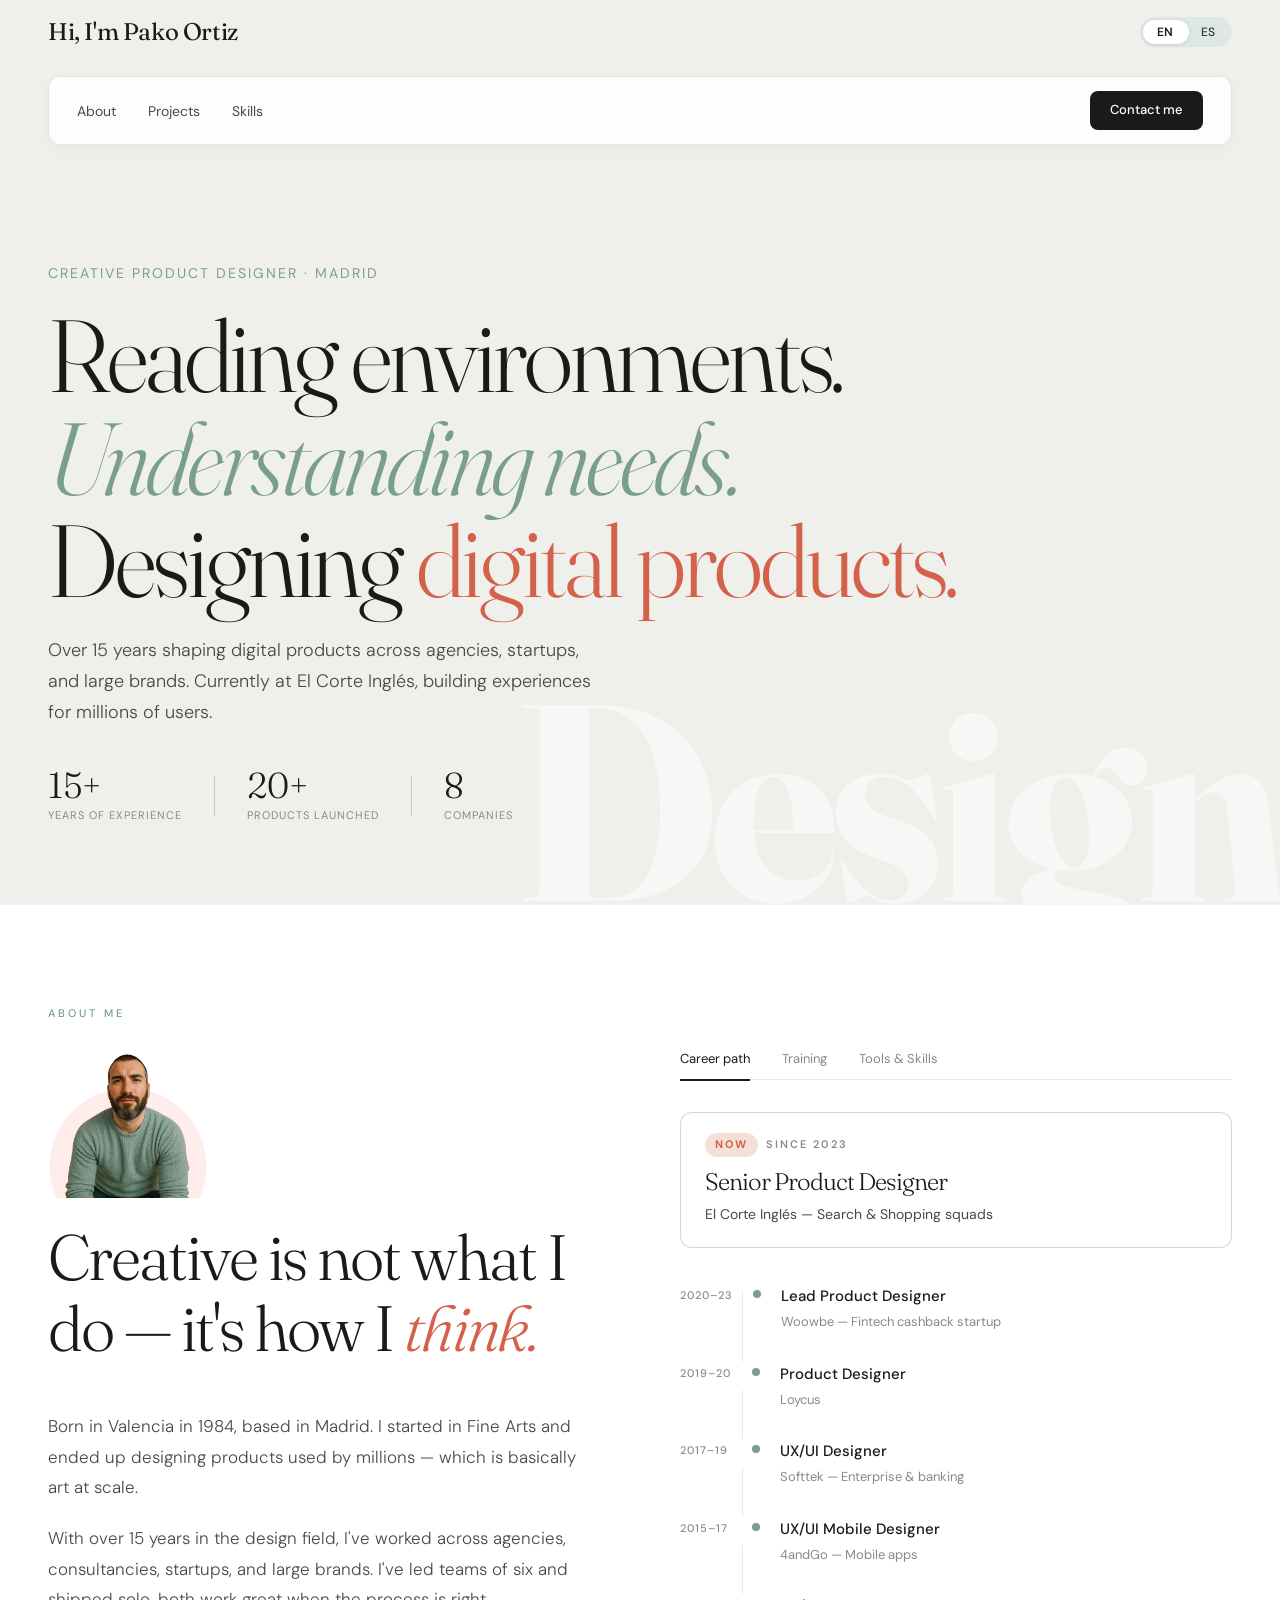
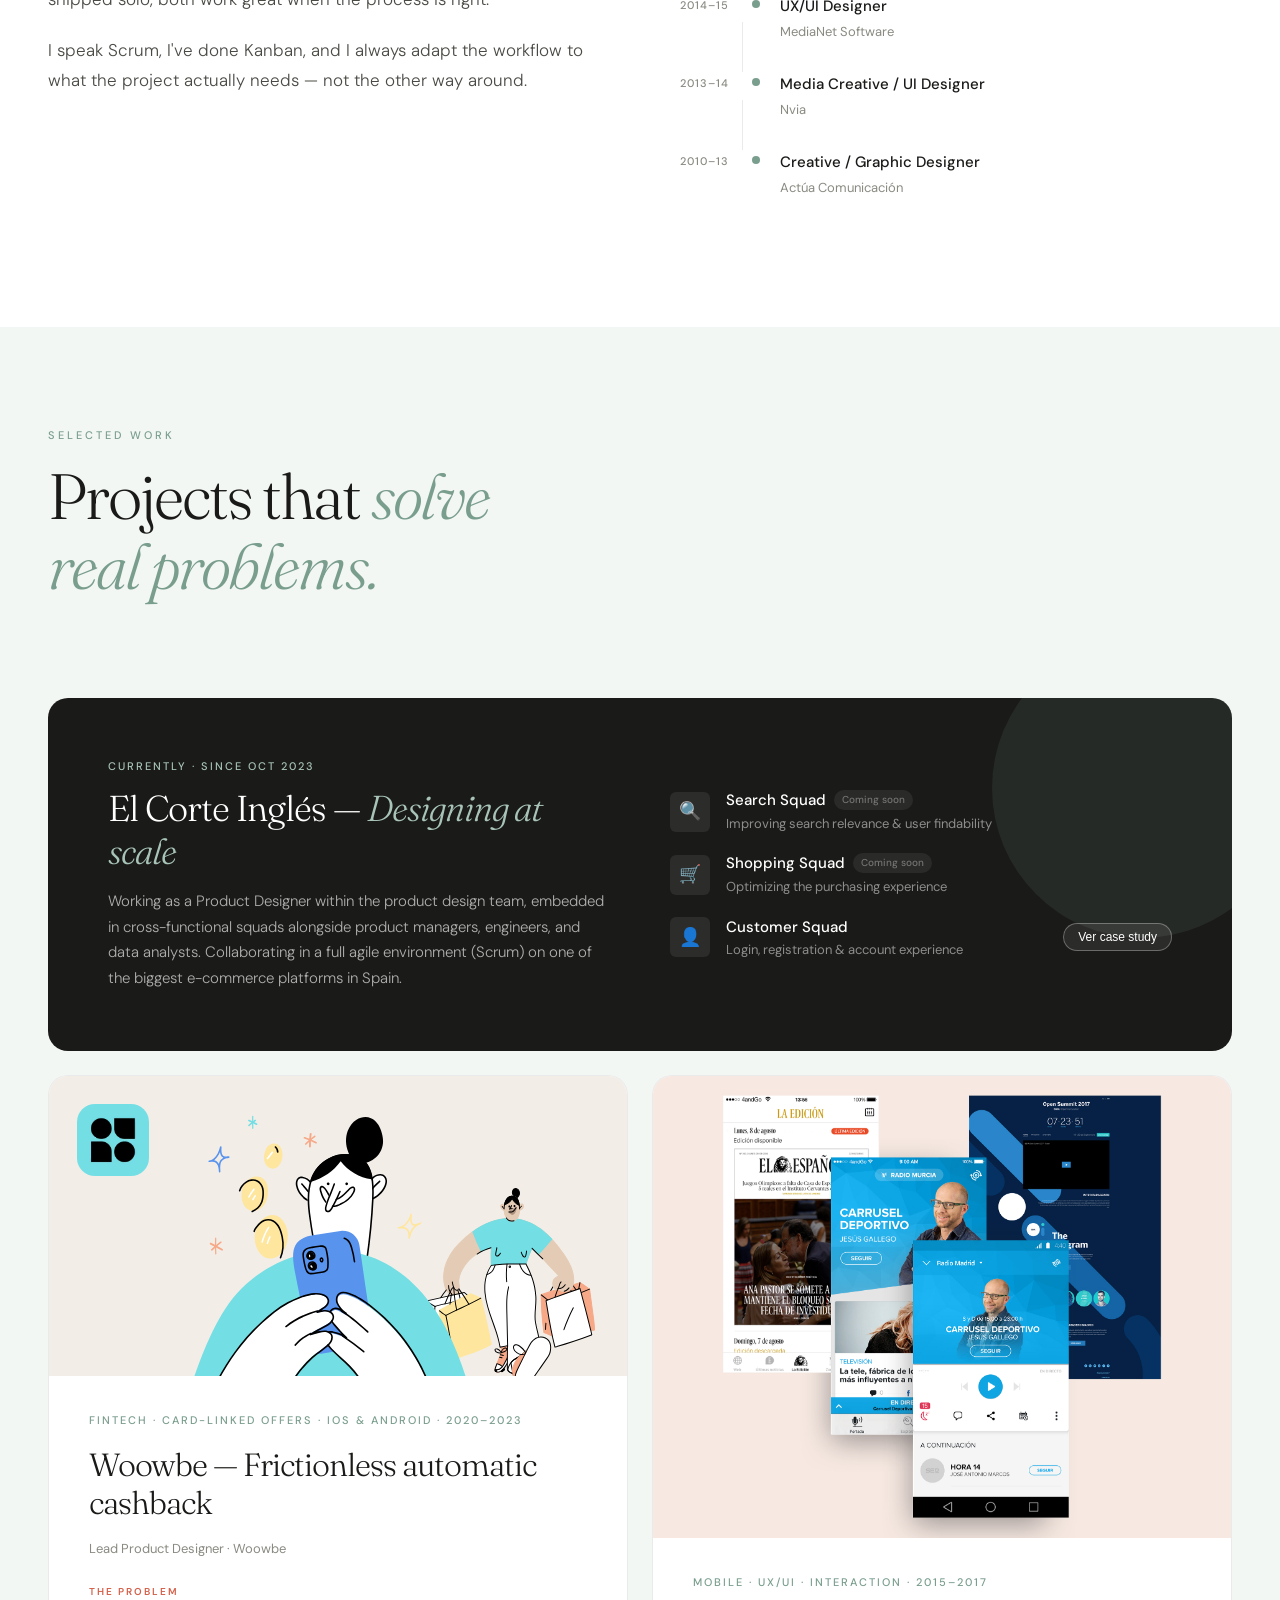
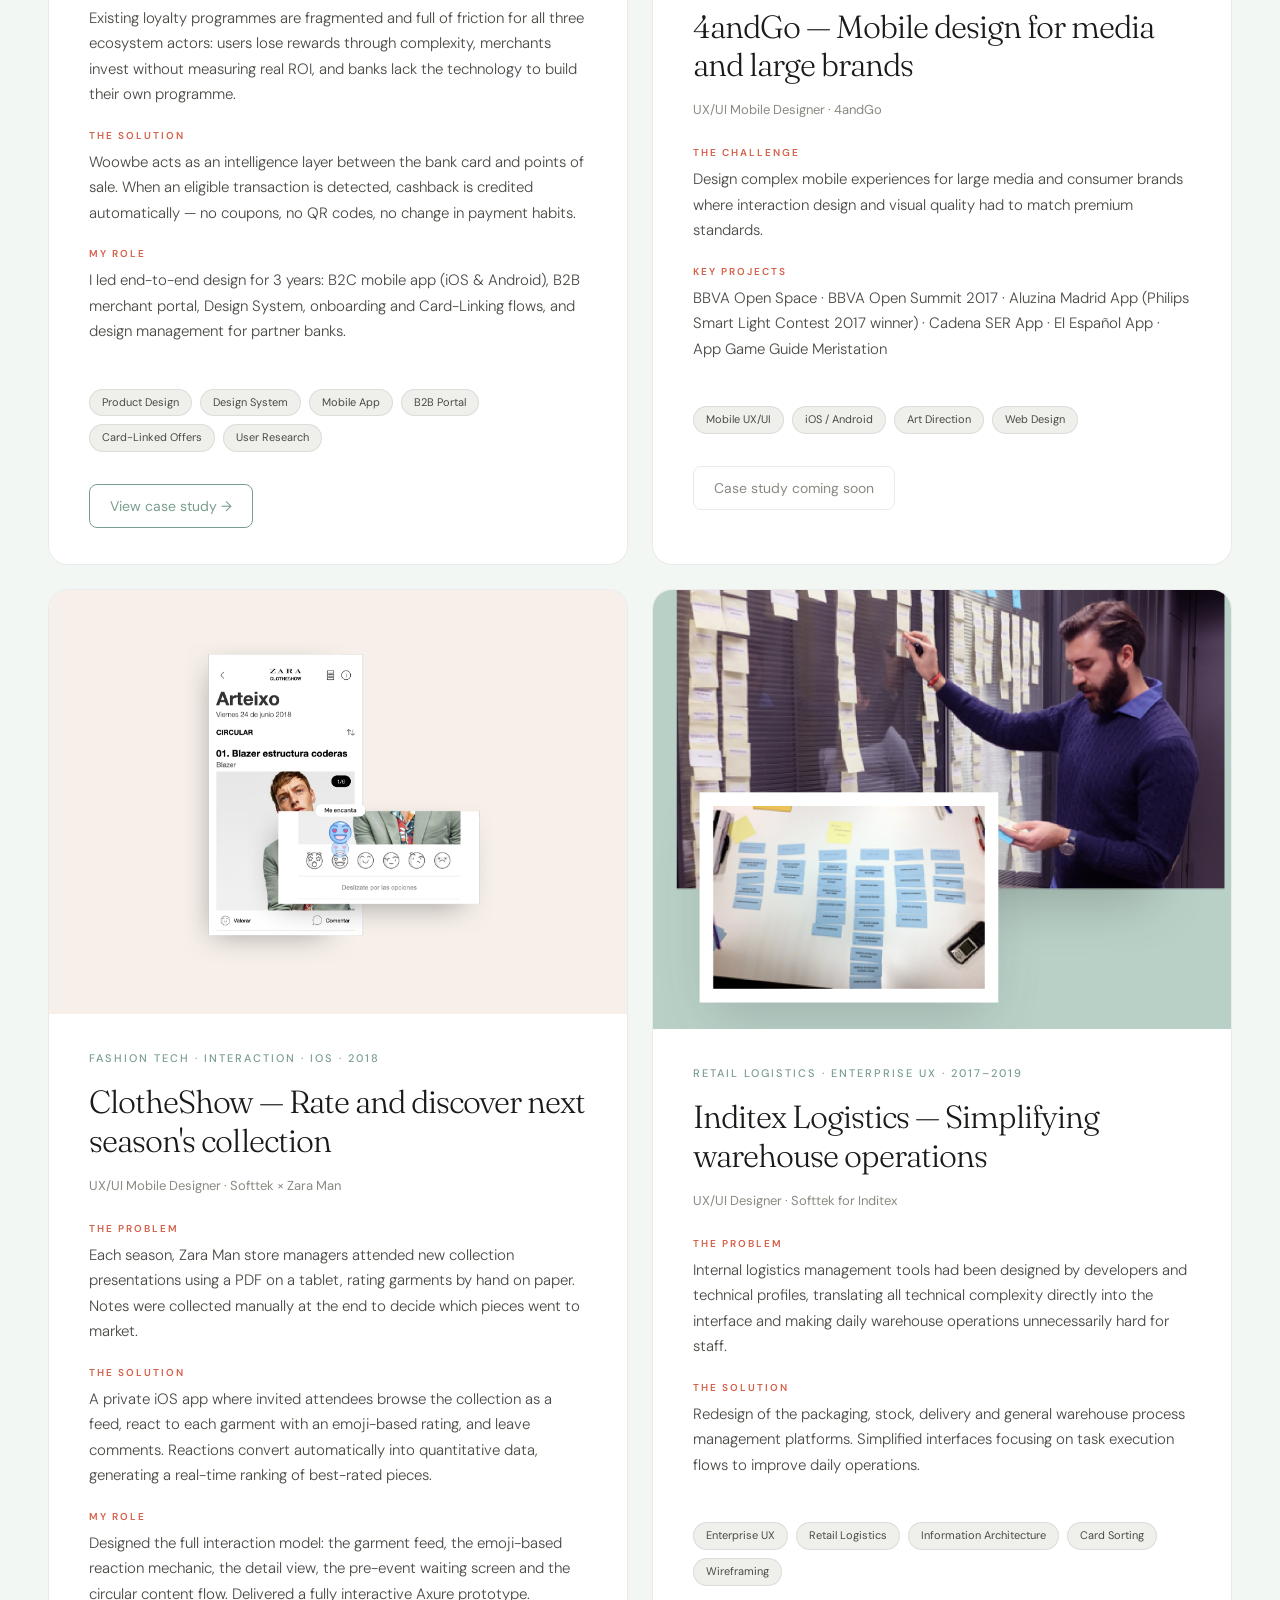
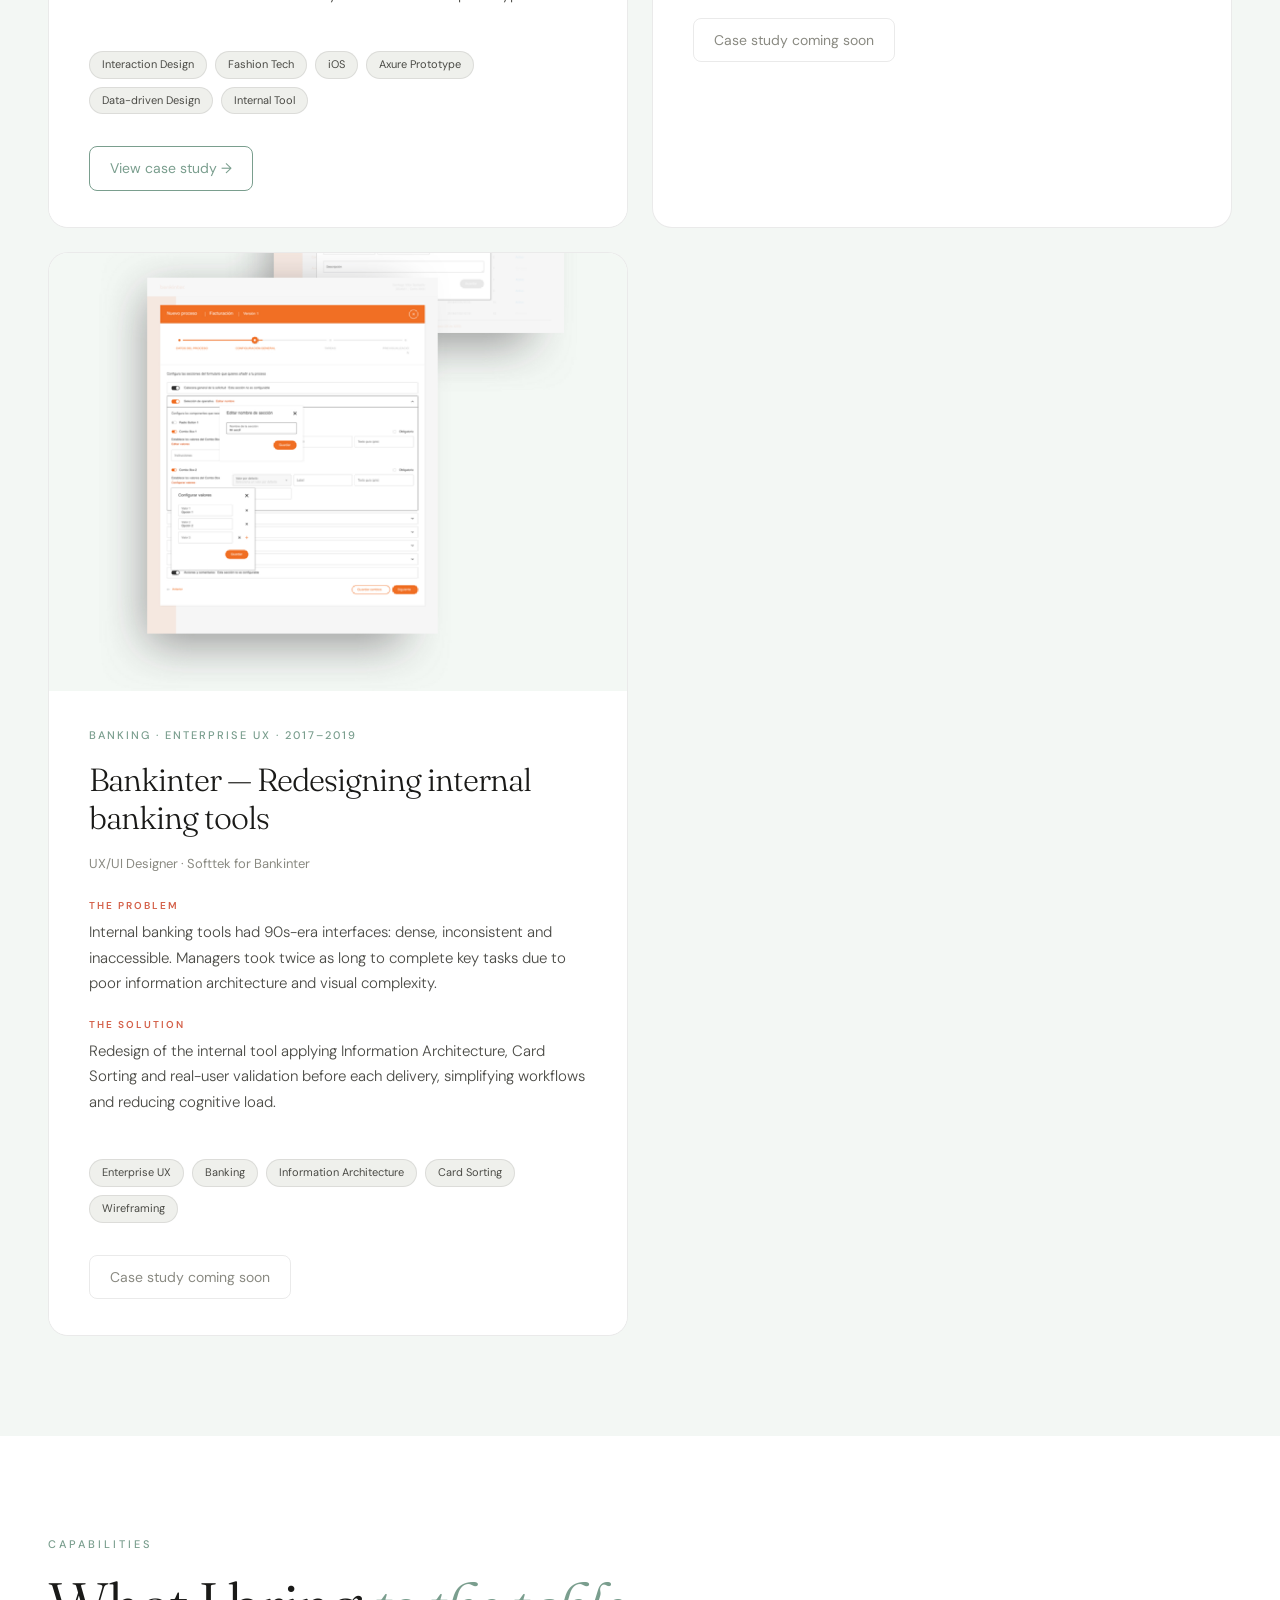
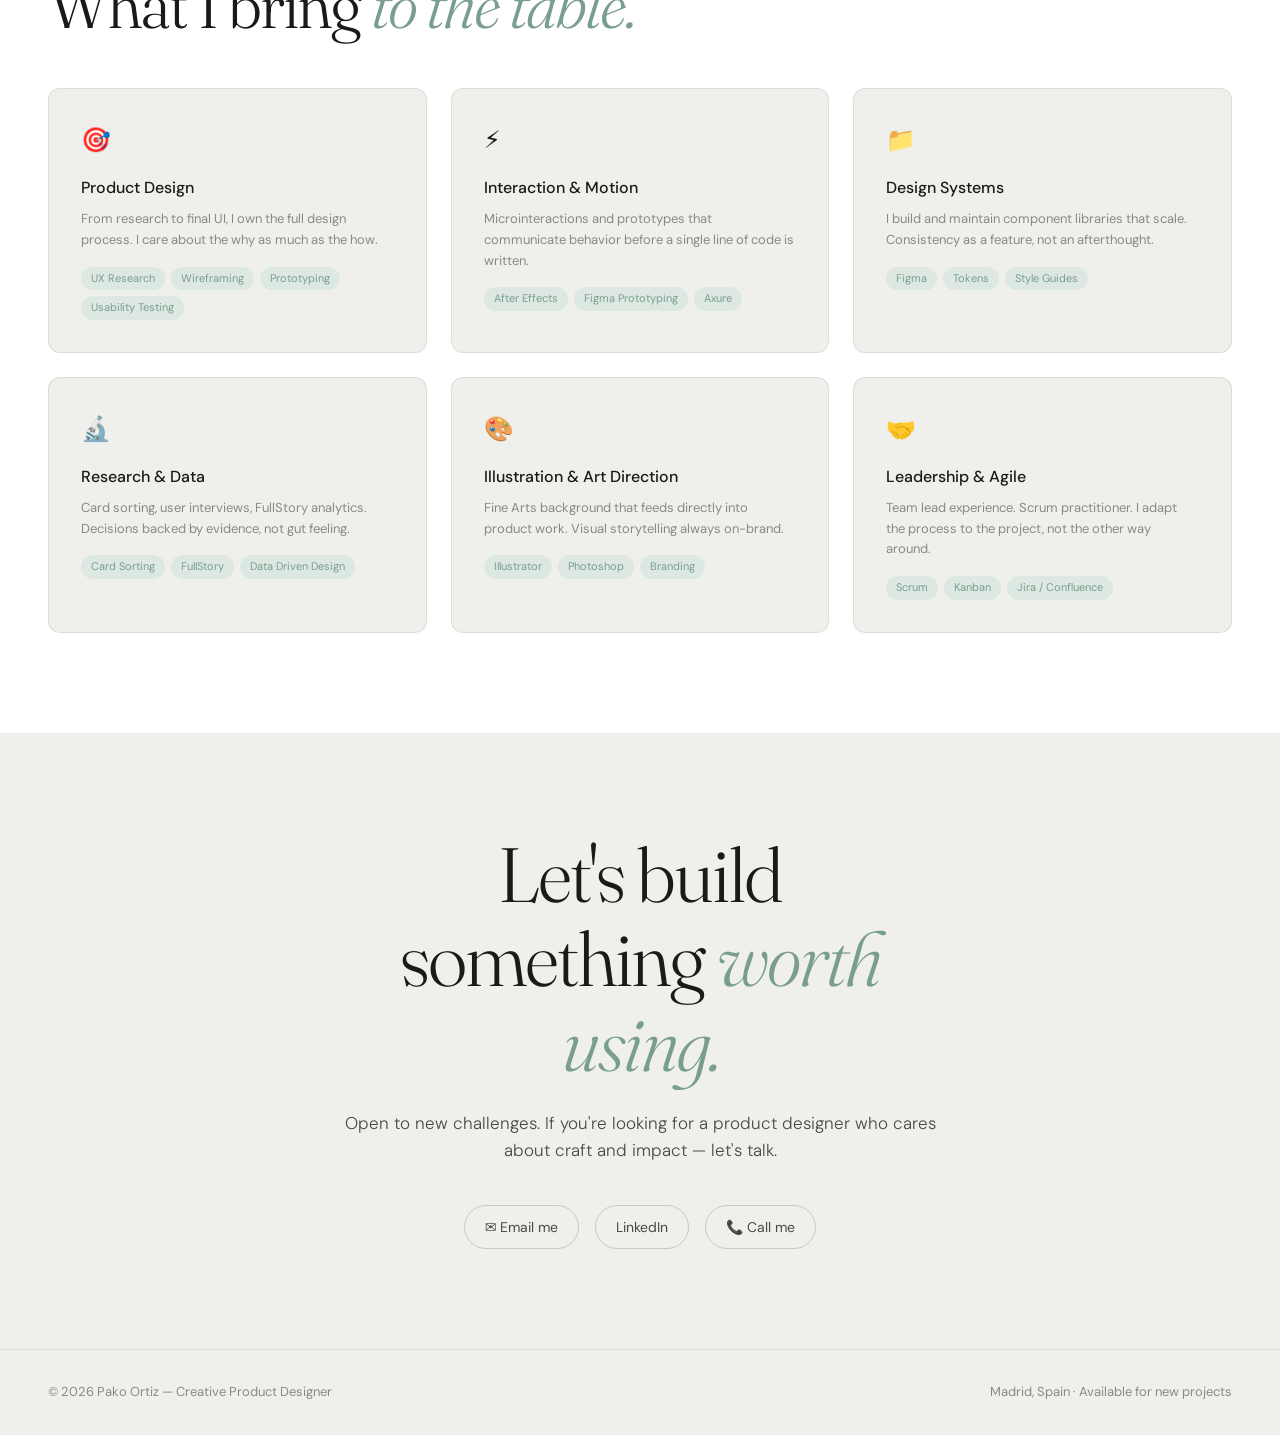
==== index.html @ 04cced0c "Add files via upload" ====
<!DOCTYPE html>
<html lang="en">
<head>
<meta charset="UTF-8">
<meta name="viewport" content="width=device-width, initial-scale=1.0">
<meta name="description" content="Pako Ortiz — Senior Product Designer with 15+ years shaping digital products across agencies, startups and large brands. Currently at El Corte Inglés.">
<meta name="author" content="Pako Ortiz">
<meta property="og:title" content="Pako Ortiz — Creative Product Designer">
<meta property="og:description" content="Senior Product Designer based in Madrid. 15+ years of experience in UX/UI, interaction design and design systems.">
<meta property="og:type" content="website">
<meta name="twitter:card" content="summary_large_image">
<title>Pako Ortiz — Creative Product Designer</title>
<link rel="preconnect" href="https://fonts.googleapis.com">
<link rel="preconnect" href="https://fonts.gstatic.com" crossorigin>
<link href="https://fonts.googleapis.com/css2?family=Fraunces:ital,opsz,wght@0,9..144,300;0,9..144,400;0,9..144,700;1,9..144,300&family=DM+Sans:ital,opsz,wght@0,9..40,300;0,9..40,400;0,9..40,500;1,9..40,300&display=swap" rel="stylesheet">
<link rel="stylesheet" href="assets/style.css">
<link rel="icon" type="image/x-icon" href="favicon.ico">
<link rel="icon" type="image/png" sizes="32x32" href="favicon-32x32.png">
<link rel="icon" type="image/png" sizes="16x16" href="favicon-16x16.png">
<link rel="apple-touch-icon" sizes="180x180" href="apple-touch-icon.png">
</head>
<body>

<!-- NAV IDENTITY: logo + lang — flows with scroll -->
<header class="nav-identity" id="navIdentity">
  <a href="#" class="nav-logo" data-i18n data-en="Hi, I'm Pako Ortiz" data-es="Hola, soy Pako Ortiz">Hi, I'm Pako Ortiz</a>
  <div class="nav-lang-desktop">
    <span class="lang-slider" id="langSlider"></span>
    <button id="desktop-btn-en" onclick="toggleLang('en')">EN</button>
    <button id="desktop-btn-es" onclick="toggleLang('es')">ES</button>
  </div>
</header>

<div class="mobile-cta-sticky" id="mobileCta">
  <a href="#contact" class="nav-cta" style="border-radius:8px;box-shadow:0 4px 20px rgba(0,0,0,.15);min-height:48px;font-size:15px;padding:14px 36px" data-i18n data-en="Contact me" data-es="Contacto">Contact me</a>
</div>

<!-- NAV PRIMARY: flows with content, sticks at top once nav-identity scrolls out -->
<nav class="nav-primary" id="nav">
  <ul class="nav-links">
    <li><a href="#about" data-i18n data-en="About" data-es="Sobre mí">About</a></li>
    <li><a href="#projects" data-i18n data-en="Projects" data-es="Proyectos">Projects</a></li>
    <li><a href="#skills" data-i18n data-en="Skills" data-es="Habilidades">Skills</a></li>
  </ul>
  <div style="flex:1"></div>
  <div class="nav-right">
    <a href="#contact" class="nav-cta" data-i18n data-en="Contact me" data-es="Contacto">Contact me</a>
  </div>
  <ul class="nav-mobile-links">
    <li><a href="#about" data-i18n data-en="About" data-es="Sobre mí">About</a></li>
    <li><a href="#projects" data-i18n data-en="Projects" data-es="Proyectos">Projects</a></li>
    <li><a href="#skills" data-i18n data-en="Skills" data-es="Habilidades">Skills</a></li>
  </ul>
</nav>

<section class="hero" id="home">
  <div class="hero-bg-text" aria-hidden="true">Design</div>
  <span class="hero-intro" data-i18n data-en="Creative Product Designer · Madrid" data-es="Diseñador de Producto Creativo · Madrid">Creative Product Designer · Madrid</span>
  <h1 class="hero-headline">
    <span data-i18n-html data-en="Reading environments.<br><em>Understanding needs.</em><br>Designing <span class='accent'>digital products.</span>" data-es="Leyendo contextos.<br><em>Entendiendo necesidades.</em><br>Diseñando <span class='accent'>productos digitales.</span>">Reading environments.<br><em>Understanding needs.</em><br>Designing <span class="accent">digital products.</span></span>
  </h1>
  <p class="hero-sub" data-i18n data-en="Over 15 years shaping digital products across agencies, startups, and large brands. Currently at El Corte Inglés, building experiences for millions of users." data-es="Más de 15 años diseñando productos digitales en agencias, startups y grandes marcas. Actualmente en El Corte Inglés, creando experiencias para millones de usuarios.">Over 15 years shaping digital products across agencies, startups, and large brands. Currently at El Corte Inglés, building experiences for millions of users.</p>
  <div class="hero-stats">
    <div class="hero-stat"><span class="hero-stat-num">15+</span><span class="hero-stat-label" data-i18n data-en="Years of experience" data-es="Años de experiencia">Years of experience</span></div>
    <div class="hero-stat-divider"></div>
    <div class="hero-stat"><span class="hero-stat-num">20+</span><span class="hero-stat-label" data-i18n data-en="Products launched" data-es="Productos lanzados">Products launched</span></div>
    <div class="hero-stat-divider"></div>
    <div class="hero-stat"><span class="hero-stat-num">8</span><span class="hero-stat-label" data-i18n data-en="Companies" data-es="Empresas">Companies</span></div>
  </div>
</section>

<section class="about" id="about">
  <span class="section-label" data-i18n data-en="About me" data-es="Sobre mí">About me</span>
  <div class="about-grid">
    <div class="about-text">
      <img src="assets/img_01.jpg" alt="Pako Ortiz" style="width:160px;height:160px;border-radius:0;object-fit:cover;object-position:center top;margin-bottom:24px;display:block">
      <h2 class="section-title" data-i18n-html data-en="Creative is not what I do — it's how I <em>think.</em>" data-es="Creatividad no es lo que hago — es cómo <em>pienso.</em>">Creative is not what I do — it's how I <em>think.</em></h2>
      <p data-i18n data-en="Born in Valencia in 1984, based in Madrid. I started in Fine Arts and ended up designing products used by millions — which is basically art at scale." data-es="Nacido en Valencia en 1984, afincado en Madrid. Empecé en Bellas Artes y acabé diseñando productos usados por millones de personas — que es básicamente arte a escala.">Born in Valencia in 1984, based in Madrid. I started in Fine Arts and ended up designing products used by millions — which is basically art at scale.</p>
      <p data-i18n data-en="With over 15 years in the design field, I've worked across agencies, consultancies, startups, and large brands. I've led teams of six and shipped solo, both work great when the process is right." data-es="Con más de 15 años en diseño, he trabajado en agencias, consultoras, startups y grandes marcas. He liderado equipos de seis personas y trabajado en solitario — ambos funcionan cuando el proceso es el correcto.">With <strong>over 15 years in the design field</strong>, I've worked across agencies, consultancies, startups, and large brands. I've led teams of six and shipped solo, both work great when the process is right.</p>
      <p data-i18n data-en="I speak Scrum, I've done Kanban, and I always adapt the workflow to what the project actually needs — not the other way around." data-es="Hablo Scrum, he trabajado con Kanban, y siempre adapto el flujo de trabajo a lo que el proyecto necesita, nunca al revés.">I speak Scrum, I've done Kanban, and I always adapt the workflow to what the project actually needs — not the other way around.</p>
    </div>
    <div class="tabs-wrapper">
      <div class="tab-nav">
        <button class="tab-btn active" onclick="switchTab(this,'career')" data-i18n data-en="Career path" data-es="Trayectoria">Career path</button>
        <button class="tab-btn" onclick="switchTab(this,'training')" data-i18n data-en="Training" data-es="Formación">Training</button>
        <button class="tab-btn" onclick="switchTab(this,'tools')" data-i18n data-en="Tools &amp; Skills" data-es="Herramientas">Tools & Skills</button>
      </div>
      <div class="tab-content active" id="tab-career">
        <div class="current-item">
          <div class="current-date-range">
            <span class="current-now" data-i18n data-en="Now" data-es="Hoy">Now</span>
            <span class="current-since" data-i18n data-en="Since 2023" data-es="Desde 2023">Since 2023</span>
          </div>
          <div class="timeline-content">
            <span class="role">Senior Product Designer</span>
            <span class="company" data-i18n data-en="El Corte Inglés — Search & Shopping squads" data-es="El Corte Inglés — Squads de Búsqueda y Compra">El Corte Inglés — Search & Shopping squads</span>
          </div>
        </div>
        <div class="timeline-item timeline-item--gap">
          <span class="timeline-year">2020–23</span>
          <div class="timeline-dot"></div>
          <div class="timeline-content"><span class="role">Lead Product Designer</span><span class="company" data-i18n data-en="Woowbe — Fintech cashback startup" data-es="Woowbe — Startup fintech de cashback">Woowbe — Fintech cashback startup</span></div>
        </div>
        <div class="timeline-item">
          <span class="timeline-year">2019–20</span>
          <div class="timeline-dot"></div>
          <div class="timeline-content"><span class="role">Product Designer</span><span class="company">Loycus</span></div>
        </div>
        <div class="timeline-item">
          <span class="timeline-year">2017–19</span>
          <div class="timeline-dot"></div>
          <div class="timeline-content"><span class="role">UX/UI Designer</span><span class="company" data-i18n data-en="Softtek — Enterprise & banking" data-es="Softtek — Banca y grandes marcas">Softtek — Enterprise & banking</span></div>
        </div>
        <div class="timeline-item">
          <span class="timeline-year">2015–17</span>
          <div class="timeline-dot"></div>
          <div class="timeline-content"><span class="role">UX/UI Mobile Designer</span><span class="company" data-i18n data-en="4andGo — Mobile apps" data-es="4andGo — Apps móviles">4andGo — Mobile apps</span></div>
        </div>
        <div class="timeline-item">
          <span class="timeline-year">2014–15</span>
          <div class="timeline-dot"></div>
          <div class="timeline-content"><span class="role">UX/UI Designer</span><span class="company">MediaNet Software</span></div>
        </div>
        <div class="timeline-item">
          <span class="timeline-year">2013–14</span>
          <div class="timeline-dot"></div>
          <div class="timeline-content"><span class="role">Media Creative / UI Designer</span><span class="company">Nvia</span></div>
        </div>
        <div class="timeline-item">
          <span class="timeline-year">2010–13</span>
          <div class="timeline-dot"></div>
          <div class="timeline-content"><span class="role">Creative / Graphic Designer</span><span class="company">Actúa Comunicación</span></div>
        </div>
      </div>
      <div class="tab-content" id="tab-training">
        <div class="timeline-item">
          <span class="timeline-year">2020</span>
          <div class="timeline-dot"></div>
          <div class="timeline-content"><span class="role">Data Driven Design</span><span class="company">KSchool, Madrid</span></div>
        </div>
        <div class="timeline-item">
          <span class="timeline-year">2016</span>
          <div class="timeline-dot"></div>
          <div class="timeline-content"><span class="role">Interactive Prototype in Axure</span><span class="company">Credly by Pearson</span></div>
        </div>
        <div class="timeline-item">
          <span class="timeline-year">2007–09</span>
          <div class="timeline-dot"></div>
          <div class="timeline-content"><span class="role">Master in Artistic Production (Art & Technology)</span><span class="company">Universitat Politècnica de València</span></div>
        </div>
        <div class="timeline-item">
          <span class="timeline-year">2002–07</span>
          <div class="timeline-dot"></div>
          <div class="timeline-content"><span class="role">Degree in Fine Arts</span><span class="company">Universitat Politècnica de València</span></div>
        </div>
      </div>
      <div class="tab-content" id="tab-tools">
        <p style="font-size:14px;color:var(--ink-light);margin-bottom:16px;" data-i18n data-en="Design" data-es="Diseño">Design</p>
        <div class="skills-cloud" style="margin-bottom:20px;"><span class="skill-tag">UX/UI Design</span><span class="skill-tag">Interaction Design</span><span class="skill-tag" data-i18n data-en="Design Systems" data-es="Sistemas de Diseño">Design Systems</span><span class="skill-tag">Prototyping</span><span class="skill-tag">Wireframing</span><span class="skill-tag">Usability Research</span><span class="skill-tag">Card Sorting</span><span class="skill-tag">Design Thinking</span><span class="skill-tag">Information Architecture</span><span class="skill-tag">Branding</span></div>
        <p style="font-size:14px;color:var(--ink-light);margin-bottom:16px;" data-i18n data-en="Tools" data-es="Herramientas">Tools</p>
        <div class="skills-cloud" style="margin-bottom:20px;"><span class="skill-tag">Figma</span><span class="skill-tag">Jira</span><span class="skill-tag">Confluence</span><span class="skill-tag">Photoshop</span><span class="skill-tag">Illustrator</span><span class="skill-tag">After Effects</span><span class="skill-tag">Axure</span><span class="skill-tag">Sketch</span><span class="skill-tag">Zeplin</span><span class="skill-tag">FullStory</span></div>
        <p style="font-size:14px;color:var(--ink-light);margin-bottom:16px;" data-i18n data-en="Methodology" data-es="Metodología">Methodology</p>
        <div class="skills-cloud"><span class="skill-tag">Scrum</span><span class="skill-tag">Kanban</span><span class="skill-tag">Agile</span><span class="skill-tag">Data Driven Design</span><span class="skill-tag">HTML / CSS</span></div>
      </div>
    </div>
  </div>
</section>

<section class="projects" id="projects">
  <div class="projects-header">
    <div>
      <span class="section-label" data-i18n data-en="Selected work" data-es="Proyectos seleccionados">Selected work</span>
      <h2 class="section-title" data-i18n-html data-en="Projects that <em>solve<br>real problems.</em>" data-es="Proyectos que <em>resuelven<br>problemas reales.</em>">Projects that <em>solve<br>real problems.</em></h2>
    </div>
  </div>

  <div class="projects-list">
  <div class="eci-banner reveal">
    <div class="eci-banner-inner">
      <div>
        <div class="eci-header-row">
          <span class="eci-label" data-i18n data-en="Currently · Since Oct 2023" data-es="Actualmente · Desde oct 2023">Currently · Since Oct 2023</span>
          <img src="assets/eci-logo.svg" alt="El Corte Inglés" class="eci-logo" onerror="this.style.display='none'">
        </div>
        <h3 class="eci-title" data-i18n-html data-en="El Corte Inglés — <em>Designing at scale</em>" data-es="El Corte Inglés — <em>Diseñando a escala</em>">El Corte Inglés — <em>Designing at scale</em></h3>
        <p class="eci-desc" data-i18n data-en="Working as a Product Designer within the product design team, embedded in cross-functional squads alongside product managers, engineers, and data analysts. Collaborating in a full agile environment (Scrum) on one of the biggest e-commerce platforms in Spain." data-es="Trabajando como Product Designer dentro del equipo de diseño de producto, integrado en squads multidisciplinares junto a product managers, ingenieros y analistas de datos. Colaborando en un entorno ágil (Scrum) en una de las mayores plataformas de e-commerce de España.">Working as a Product Designer within the product design team, embedded in cross-functional squads alongside product managers, engineers, and data analysts. Collaborating in a full agile environment (Scrum) on one of the biggest e-commerce platforms in Spain.</p>
      </div>
      <div class="eci-squads">
        <div class="eci-squad-item">
          <div class="eci-squad-icon">🔍</div>
          <div class="eci-squad-info"><span class="squad-name-row"><span class="squad-name" data-i18n data-en="Search Squad" data-es="Squad de Búsqueda">Search Squad</span><span class="squad-coming-soon" data-i18n data-en="Coming soon" data-es="Próximamente">Coming soon</span></span><span class="squad-desc" data-i18n data-en="Improving search relevance & user findability" data-es="Mejorando la relevancia de búsqueda y la localización">Improving search relevance & user findability</span></div>
        </div>
        <div class="eci-squad-item">
          <div class="eci-squad-icon">🛒</div>
          <div class="eci-squad-info"><span class="squad-name-row"><span class="squad-name" data-i18n data-en="Shopping Squad" data-es="Squad de Compra">Shopping Squad</span><span class="squad-coming-soon" data-i18n data-en="Coming soon" data-es="Próximamente">Coming soon</span></span><span class="squad-desc" data-i18n data-en="Optimizing the purchasing experience" data-es="Optimizando la experiencia de compra">Optimizing the purchasing experience</span></div>
        </div>
        <div class="eci-squad-item">
          <div class="eci-squad-icon">👤</div>
          <div class="eci-squad-info"><span class="squad-name" data-i18n data-en="Customer Squad" data-es="Squad de Cliente">Customer Squad</span><span class="squad-desc" data-i18n data-en="Login, registration & account experience" data-es="Login, registro y experiencia de cuenta">Login, registration & account experience</span></div>
          <button class="squad-cs-btn" onclick="openCaseStudy('eci-login.html')" data-i18n data-en="Ver case study" data-es="Ver case study">Ver case study</button>
        </div>
      </div>
    </div>
  </div>
  <div class="project-card reveal project-card--linked" onclick="openCaseStudy('woowbe.html')" style="cursor:pointer">
    <div class="project-visual" style="background:#F2EDE6;min-height:300px;overflow:hidden;position:relative;display:flex;align-items:center">
      <img src="assets/img_02.webp" alt="Woowbe" style="position:absolute;top:28px;left:28px;z-index:2;width:72px;height:72px;border-radius:18px;flex-shrink:0">
      <img src="assets/img_03.svg" alt="" style="position:absolute;right:0;bottom:0;height:100%;width:auto;object-fit:contain;object-position:right bottom">
    </div>

    <div class="project-info">
      <span class="project-tag" data-i18n data-en="Fintech · Card-Linked Offers · iOS &amp; Android · 2020–2023" data-es="Fintech · Card-Linked Offers · iOS &amp; Android · 2020–2023">Fintech · Card-Linked Offers · iOS &amp; Android · 2020–2023</span>
      <h3 class="project-title" data-i18n data-en="Woowbe — Frictionless automatic cashback" data-es="Woowbe — Cashback automático sin fricción">Woowbe — Cashback automático sin fricción</h3>
      <p class="project-company" data-i18n data-en="Lead Product Designer · Woowbe" data-es="Lead Product Designer · Woowbe">Lead Product Designer · Woowbe</p>
      <div class="story-block"><span class="story-label" data-i18n data-en="The Problem" data-es="El Problema">The Problem</span><p class="story-text" data-i18n data-en="Existing loyalty programmes are fragmented and full of friction for all three ecosystem actors: users lose rewards through complexity, merchants invest without measuring real ROI, and banks lack the technology to build their own programme." data-es="Los programas de fidelización existentes son fragmentados y llenos de fricción para los tres actores: el usuario pierde recompensas por complejidad, el comercio invierte sin medir ROI real y el banco no tiene tecnología para crear un programa propio.">Los programas de fidelización existentes son fragmentados y llenos de fricción para los tres actores: el usuario pierde recompensas por complejidad, el comercio invierte sin medir ROI real y el banco no tiene tecnología para crear un programa propio.</p></div>
      <div class="story-block"><span class="story-label" data-i18n data-en="The Solution" data-es="La Solución">The Solution</span><p class="story-text" data-i18n data-en="Woowbe acts as an intelligence layer between the bank card and points of sale. When an eligible transaction is detected, cashback is credited automatically — no coupons, no QR codes, no change in payment habits." data-es="Woowbe actúa como capa de inteligencia entre la tarjeta bancaria y los puntos de venta. Cuando se detecta una transacción elegible, el cashback se abona automáticamente — sin cupones, sin QRs, sin cambiar hábitos de pago.">Woowbe actúa como capa de inteligencia entre la tarjeta bancaria y los puntos de venta. Cuando se detecta una transacción elegible, el cashback se abona automáticamente — sin cupones, sin QRs, sin cambiar hábitos de pago.</p></div>
      <div class="story-block"><span class="story-label" data-i18n data-en="My Role" data-es="Mi Rol">My Role</span><p class="story-text" data-i18n data-en="I led end-to-end design for 3 years: B2C mobile app (iOS &amp; Android), B2B merchant portal, Design System, onboarding and Card-Linking flows, and design management for partner banks." data-es="Lideré el diseño end-to-end durante 3 años: app móvil B2C (iOS &amp; Android), portal B2B para comercios, Design System, flujos de onboarding y Card-Linking, y gestión del diseño para bancos partners.">Lideré el diseño end-to-end durante 3 años: app móvil B2C (iOS &amp; Android), portal B2B para comercios, Design System, flujos de onboarding y Card-Linking, y gestión del diseño para bancos partners.</p></div>
      <div class="project-tags-row"><span class="project-tag-chip">Product Design</span><span class="project-tag-chip">Design System</span><span class="project-tag-chip">Mobile App</span><span class="project-tag-chip">B2B Portal</span><span class="project-tag-chip">Card-Linked Offers</span><span class="project-tag-chip">User Research</span></div>
      <a class="case-study-btn" onclick="event.stopPropagation(); openCaseStudy('woowbe.html'); return false;" href="#" data-i18n data-en="View case study →" data-es="Ver case study →">Ver case study →</a>
    </div>
  </div>
  <div class="project-card reveal">
    <div class="project-visual" style="background:#F2E8E4;overflow:hidden;padding:0">
      <img src="assets/img_04.jpg" alt="4andGo projects" style="width:100%;height:auto;display:block">
    </div>
    <div class="project-info">
      <span class="project-tag" data-i18n data-en="Mobile · UX/UI · Interaction · 2015–2017" data-es="Mobile · UX/UI · Interacción · 2015–2017">Mobile · UX/UI · Interaction · 2015–2017</span>
      <h3 class="project-title" data-i18n data-en="4andGo — Mobile design for media and large brands" data-es="4andGo — Diseño mobile para medios y grandes marcas">4andGo — Diseño mobile para medios y grandes marcas</h3>
      <p class="project-company" data-i18n data-en="UX/UI Mobile Designer · 4andGo" data-es="UX/UI Mobile Designer · 4andGo">UX/UI Mobile Designer · 4andGo</p>
      <div class="story-block"><span class="story-label" data-i18n data-en="The Challenge" data-es="El Reto">The Challenge</span><p class="story-text" data-i18n data-en="Design complex mobile experiences for large media and consumer brands where interaction design and visual quality had to match premium standards." data-es="Diseñar experiencias mobile complejas para grandes marcas de medios y consumo donde el diseño de interacción y la calidad visual debían estar a la altura del estándar premium de cada marca.">Diseñar experiencias mobile complejas para grandes marcas de medios y consumo donde el diseño de interacción y la calidad visual debían estar a la altura del estándar premium de cada marca.</p></div>
      <div class="story-block"><span class="story-label" data-i18n data-en="Key Projects" data-es="Proyectos Clave">Proyectos Clave</span><p class="story-text" data-i18n data-en="BBVA Open Space · BBVA Open Summit 2017 · Aluzina Madrid App (Philips Smart Light Contest 2017 winner) · Cadena SER App · El Español App · App Game Guide Meristation" data-es="BBVA Open Space · BBVA Open Summit 2017 · Aluzina Madrid App (ganadora Philips Smart Light Contest 2017) · App Cadena SER · App El Español · App Game Guide Meristation">BBVA Open Space · BBVA Open Summit 2017 · Aluzina Madrid App (ganadora Philips Smart Light Contest 2017) · App Cadena SER · App El Español · App Game Guide Meristation</p></div>
      <div class="project-tags-row"><span class="project-tag-chip">Mobile UX/UI</span><span class="project-tag-chip">iOS / Android</span><span class="project-tag-chip">Art Direction</span><span class="project-tag-chip">Web Design</span></div>
      <a class="case-study-btn" disabled data-i18n data-en="Case study coming soon" data-es="Case study próximamente">Case study próximamente</a>
    </div>
  </div>

  <div class="project-card reveal project-card--linked" onclick="openCaseStudy('clotheshow.html')" style="cursor:pointer">
    <div class="project-visual" style="background:#F7F0E8;overflow:hidden;padding:0">
      <img src="assets/img_05.jpg" alt="ClotheShow app" style="width:100%;height:auto;display:block">
    </div>
    <div class="project-info">
      <span class="project-tag" data-i18n data-en="Fashion Tech · Interaction · iOS · 2018" data-es="Fashion Tech · Interacción · iOS · 2018">Fashion Tech · Interaction · iOS · 2018</span>
      <h3 class="project-title" data-i18n data-en="ClotheShow — Rate and discover next season's collection" data-es="ClotheShow — Descubre y valora las prendas de la próxima colección">ClotheShow — Descubre y valora las prendas de la próxima colección</h3>
      <p class="project-company" data-i18n data-en="UX/UI Mobile Designer · Softtek × Zara Man" data-es="UX/UI Mobile Designer · Softtek × Zara Man">UX/UI Mobile Designer · Softtek × Zara Man</p>
      <div class="story-block"><span class="story-label" data-i18n data-en="The Problem" data-es="El Problema">The Problem</span><p class="story-text" data-i18n data-en="Each season, Zara Man store managers attended new collection presentations using a PDF on a tablet, rating garments by hand on paper. Notes were collected manually at the end to decide which pieces went to market." data-es="Cada temporada, los responsables de tienda de Zara Man valoraban la nueva colección sobre un PDF en tablet, anotando sus opiniones a mano en papel. Al final de la sesión se recogían las notas para decidir qué prendas saldrían al mercado.">Cada temporada, los responsables de tienda de Zara Man valoraban la nueva colección sobre un PDF en tablet, anotando sus opiniones a mano en papel. Al final de la sesión se recogían las notas para decidir qué prendas saldrían al mercado.</p></div>
      <div class="story-block"><span class="story-label" data-i18n data-en="The Solution" data-es="La Solución">The Solution</span><p class="story-text" data-i18n data-en="A private iOS app where invited attendees browse the collection as a feed, react to each garment with an emoji-based rating, and leave comments. Reactions convert automatically into quantitative data, generating a real-time ranking of best-rated pieces." data-es="Una app iOS privada donde los asistentes exploran la colección en un feed, reaccionan a cada prenda con valoraciones por emojis y dejan comentarios. Las reacciones se convierten automáticamente en datos cuantitativos, generando un ranking en tiempo real de las prendas mejor valoradas.">Una app iOS privada donde los asistentes exploran la colección en un feed, reaccionan a cada prenda con valoraciones por emojis y dejan comentarios. Las reacciones se convierten automáticamente en datos cuantitativos, generando un ranking en tiempo real de las prendas mejor valoradas.</p></div>
      <div class="story-block"><span class="story-label" data-i18n data-en="My Role" data-es="Mi Rol">My Role</span><p class="story-text" data-i18n data-en="Designed the full interaction model: the garment feed, the emoji-based reaction mechanic, the detail view, the pre-event waiting screen and the circular content flow. Delivered a fully interactive Axure prototype." data-es="Diseñé el modelo de interacción completo: el feed de prendas, la mecánica de valoración por reacciones, la vista de detalle, la pantalla de espera pre-evento y el flujo circular de contenido. Entregué un prototipo completamente interactivo en Axure.">Diseñé el modelo de interacción completo: el feed de prendas, la mecánica de valoración por reacciones, la vista de detalle, la pantalla de espera pre-evento y el flujo circular de contenido. Entregué un prototipo completamente interactivo en Axure.</p></div>
      <div class="project-tags-row"><span class="project-tag-chip">Interaction Design</span><span class="project-tag-chip">Fashion Tech</span><span class="project-tag-chip">iOS</span><span class="project-tag-chip">Axure Prototype</span><span class="project-tag-chip">Data-driven Design</span><span class="project-tag-chip">Internal Tool</span></div>
      <a class="case-study-btn" onclick="event.stopPropagation(); openCaseStudy('clotheshow.html'); return false;" href="#" data-i18n data-en="View case study →" data-es="Ver case study →">Ver case study →</a>
    </div>
  </div>
  <div class="project-card reveal">
    <div class="project-visual" style="background:#8FBFB0;overflow:hidden;padding:0">
      <img src="assets/img_06.jpg" alt="Card Sorting session — Inditex Logistics" style="width:100%;height:auto;display:block">
    </div>
    <div class="project-info">
      <span class="project-tag" data-i18n data-en="Retail Logistics · Enterprise UX · 2017–2019" data-es="Logística en Retail · Enterprise UX · 2017–2019">Retail Logistics · Enterprise UX · 2017–2019</span>
      <h3 class="project-title" data-i18n data-en="Inditex Logistics — Simplifying warehouse operations" data-es="Inditex Logistics — Simplificando las operaciones de almacén">Inditex Logistics — Simplificando las operaciones de almacén</h3>
      <p class="project-company" data-i18n data-en="UX/UI Designer · Softtek for Inditex" data-es="UX/UI Designer · Softtek para Inditex">UX/UI Designer · Softtek para Inditex</p>
      <div class="story-block"><span class="story-label" data-i18n data-en="The Problem" data-es="El Problema">The Problem</span><p class="story-text" data-i18n data-en="Internal logistics management tools had been designed by developers and technical profiles, translating all technical complexity directly into the interface and making daily warehouse operations unnecessarily hard for staff." data-es="Las herramientas internas de gestión logística de Inditex tenían interfaces diseñadas por desarrolladores y perfiles técnicos, trasladando toda la complejidad técnica al diseño y haciendo las operaciones diarias innecesariamente difíciles para el personal de almacén.">Las herramientas internas de gestión logística de Inditex tenían interfaces diseñadas por desarrolladores y perfiles técnicos, trasladando toda la complejidad técnica al diseño y haciendo las operaciones diarias innecesariamente difíciles para el personal de almacén.</p></div>
      <div class="story-block"><span class="story-label" data-i18n data-en="The Solution" data-es="La Solución">The Solution</span><p class="story-text" data-i18n data-en="Redesign of the packaging, stock, delivery and general warehouse process management platforms. Simplified interfaces focusing on task execution flows to improve daily operations." data-es="Rediseño de las plataformas de gestión de empaquetado, stock, repartos y procesos de almacén. Simplificación de interfaces haciendo foco en flujos de ejecución de tareas para mejorar las operaciones diarias.">Rediseño de las plataformas de gestión de empaquetado, stock, repartos y procesos de almacén. Simplificación de interfaces haciendo foco en flujos de ejecución de tareas para mejorar las operaciones diarias.</p></div>
      <div class="project-tags-row"><span class="project-tag-chip">Enterprise UX</span><span class="project-tag-chip">Retail Logistics</span><span class="project-tag-chip">Information Architecture</span><span class="project-tag-chip">Card Sorting</span><span class="project-tag-chip">Wireframing</span></div>
      <a class="case-study-btn" disabled data-i18n data-en="Case study coming soon" data-es="Case study próximamente">Case study próximamente</a>
    </div>
  </div>

  <div class="project-card reveal">
    <div class="project-visual" style="background:#ECEEF0;overflow:hidden;padding:0">
      <img src="assets/img_07.jpg" alt="Bankinter Internal Tool UI" style="width:100%;height:auto;display:block">
    </div>
    <div class="project-info">
      <span class="project-tag" data-i18n data-en="Banking · Enterprise UX · 2017–2019" data-es="Banca · Enterprise UX · 2017–2019">Banking · Enterprise UX · 2017–2019</span>
      <h3 class="project-title" data-i18n data-en="Bankinter — Redesigning internal banking tools" data-es="Bankinter — Rediseño de herramientas internas bancarias">Bankinter — Rediseño de herramientas internas bancarias</h3>
      <p class="project-company" data-i18n data-en="UX/UI Designer · Softtek for Bankinter" data-es="UX/UI Designer · Softtek para Bankinter">UX/UI Designer · Softtek para Bankinter</p>
      <div class="story-block"><span class="story-label" data-i18n data-en="The Problem" data-es="El Problema">The Problem</span><p class="story-text" data-i18n data-en="Internal banking tools had 90s-era interfaces: dense, inconsistent and inaccessible. Managers took twice as long to complete key tasks due to poor information architecture and visual complexity." data-es="Las herramientas internas bancarias tenían interfaces de los años 90: densas, inconsistentes y sin accesibilidad. Los gestores tardaban el doble en completar tareas clave por la mala arquitectura de información y la complejidad visual.">Las herramientas internas bancarias tenían interfaces de los años 90: densas, inconsistentes y sin accesibilidad. Los gestores tardaban el doble en completar tareas clave por la mala arquitectura de información y la complejidad visual.</p></div>
      <div class="story-block"><span class="story-label" data-i18n data-en="The Solution" data-es="La Solución">The Solution</span><p class="story-text" data-i18n data-en="Redesign of the internal tool applying Information Architecture, Card Sorting and real-user validation before each delivery, simplifying workflows and reducing cognitive load." data-es="Rediseño de la herramienta interna aplicando Arquitectura de Información, Card Sorting y validación con usuarios reales antes de cada entrega, simplificando flujos y reduciendo la carga cognitiva.">Rediseño de la herramienta interna aplicando Arquitectura de Información, Card Sorting y validación con usuarios reales antes de cada entrega, simplificando flujos y reduciendo la carga cognitiva.</p></div>
      <div class="project-tags-row"><span class="project-tag-chip">Enterprise UX</span><span class="project-tag-chip">Banking</span><span class="project-tag-chip">Information Architecture</span><span class="project-tag-chip">Card Sorting</span><span class="project-tag-chip">Wireframing</span></div>
      <a class="case-study-btn" disabled data-i18n data-en="Case study coming soon" data-es="Case study próximamente">Case study próximamente</a>
    </div>
  </div>

  </div><!-- /projects-list -->

</section>

<section class="skills-section" id="skills">
  <span class="section-label" data-i18n data-en="Capabilities" data-es="Capacidades">Capabilities</span>
  <h2 class="section-title" data-i18n-html data-en="What I bring <em>to the table.</em>" data-es="Lo que aporto <em>al equipo.</em>">What I bring <em>to the table.</em></h2>
  <div class="skills-grid">
    <div class="skill-card reveal"><span class="skill-card-icon">🎯</span><h3 class="skill-card-title">Product Design</h3><p class="skill-card-desc" data-i18n data-en="From research to final UI, I own the full design process. I care about the why as much as the how." data-es="De la investigación a la UI final, soy dueño del proceso completo. Me importa tanto el porqué como el cómo.">From research to final UI, I own the full design process. I care about the why as much as the how.</p><div class="tools-row"><span class="tool-tag">UX Research</span><span class="tool-tag">Wireframing</span><span class="tool-tag">Prototyping</span><span class="tool-tag">Usability Testing</span></div></div>
    <div class="skill-card reveal" style="transition-delay:.1s"><span class="skill-card-icon">⚡</span><h3 class="skill-card-title">Interaction & Motion</h3><p class="skill-card-desc" data-i18n data-en="Microinteractions and prototypes that communicate behavior before a single line of code is written." data-es="Microinteracciones y prototipos que comunican comportamiento antes de escribir una línea de código.">Microinteractions and prototypes that communicate behavior before a single line of code is written.</p><div class="tools-row"><span class="tool-tag">After Effects</span><span class="tool-tag">Figma Prototyping</span><span class="tool-tag">Axure</span></div></div>
    <div class="skill-card reveal" style="transition-delay:.2s"><span class="skill-card-icon">📁</span><h3 class="skill-card-title">Design Systems</h3><p class="skill-card-desc" data-i18n data-en="I build and maintain component libraries that scale. Consistency as a feature, not an afterthought." data-es="Construyo y mantengo librerías de componentes que escalan. La consistencia como feature, no como añadido.">I build and maintain component libraries that scale. Consistency as a feature, not an afterthought.</p><div class="tools-row"><span class="tool-tag">Figma</span><span class="tool-tag">Tokens</span><span class="tool-tag">Style Guides</span></div></div>
    <div class="skill-card reveal"><span class="skill-card-icon">🔬</span><h3 class="skill-card-title">Research & Data</h3><p class="skill-card-desc" data-i18n data-en="Card sorting, user interviews, FullStory analytics. Decisions backed by evidence, not gut feeling." data-es="Card sorting, entrevistas de usuarios, analítica FullStory. Decisiones respaldadas por evidencia, no intuición.">Card sorting, user interviews, FullStory analytics. Decisions backed by evidence, not gut feeling.</p><div class="tools-row"><span class="tool-tag">Card Sorting</span><span class="tool-tag">FullStory</span><span class="tool-tag">Data Driven Design</span></div></div>
    <div class="skill-card reveal" style="transition-delay:.1s"><span class="skill-card-icon">🎨</span><h3 class="skill-card-title">Illustration & Art Direction</h3><p class="skill-card-desc" data-i18n data-en="Fine Arts background that feeds directly into product work. Visual storytelling always on-brand." data-es="Base en Bellas Artes que alimenta directamente el trabajo de producto. Storytelling visual siempre en línea con la marca.">Fine Arts background that feeds directly into product work. Visual storytelling always on-brand.</p><div class="tools-row"><span class="tool-tag">Illustrator</span><span class="tool-tag">Photoshop</span><span class="tool-tag">Branding</span></div></div>
    <div class="skill-card reveal" style="transition-delay:.2s"><span class="skill-card-icon">🤝</span><h3 class="skill-card-title">Leadership & Agile</h3><p class="skill-card-desc" data-i18n data-en="Team lead experience. Scrum practitioner. I adapt the process to the project, not the other way around." data-es="Experiencia como líder de equipo. Practicante de Scrum. Adapto el proceso al proyecto, nunca al revés.">Team lead experience. Scrum practitioner. I adapt the process to the project, not the other way around.</p><div class="tools-row"><span class="tool-tag">Scrum</span><span class="tool-tag">Kanban</span><span class="tool-tag">Jira / Confluence</span></div></div>
  </div>
</section>

<section class="contact" id="contact">
  <div class="contact-inner">
    <h2 class="contact-tagline reveal" data-i18n-html data-en="Let's build something <em>worth using.</em>" data-es="Construyamos algo <em>que merezca la pena.</em>">Let's build something <em>worth using.</em></h2>
    <p class="contact-desc reveal" data-i18n data-en="Open to new challenges. If you're looking for a product designer who cares about craft and impact — let's talk." data-es="Abierto a nuevos retos. Si buscas un diseñador de producto que se preocupa por el trabajo bien hecho y su impacto — hablemos.">Open to new challenges. If you're looking for a product designer who cares about craft and impact — let's talk.</p>
    <div class="contact-links reveal">
      <a href="mailto:creative.pakortiz@gmail.com" class="contact-link" data-i18n data-en="✉ Email me" data-es="✉ Escríbeme">✉ Email me</a>
      <a href="https://www.linkedin.com/in/pakortiz/" target="_blank" class="contact-link">LinkedIn</a>
      <a href="tel:+34636143611" class="contact-link" data-i18n data-en="📞 Call me" data-es="📞 Llámame">📞 Call me</a>
    </div>
  </div>
</section>

<footer>
  <p data-i18n data-en="© 2026 Pako Ortiz — Creative Product Designer" data-es="© 2026 Pako Ortiz — Diseñador de Producto Creativo">© 2026 Pako Ortiz — Creative Product Designer</p>
  <p data-i18n data-en="Madrid, Spain · Available for new projects" data-es="Madrid, España · Disponible para nuevos proyectos">Madrid, Spain · Available for new projects</p>
</footer>

<!-- CASE STUDY MODAL -->
<div class="cs-modal" id="csModal" role="dialog" aria-modal="true" aria-label="Case study">
  <div class="cs-modal-inner">
    <button class="cs-modal-close" onclick="closeCaseStudy()" aria-label="Cerrar">
      <svg width="18" height="18" viewBox="0 0 18 18" fill="none"><path d="M2 2l14 14M16 2L2 16" stroke="currentColor" stroke-width="1.8" stroke-linecap="round"/></svg>
    </button>
    <iframe id="csFrame" src="" title="Case study" allowfullscreen></iframe>
  </div>
</div>


<script src="assets/main.js" defer></script>
</body>
</html>
---- assets/style.css ----
:root{--side:max(48px, calc(50% - 592px));--ease-spring:cubic-bezier(.34,1.56,.64,1);--ease-out-smooth:cubic-bezier(.22,1,.36,1);--ease-in-out:cubic-bezier(.65,0,.35,1);--dur-fast:.2s;--dur-mid:.35s;--dur-slow:.5s;--sage:#7A9E8E;--sage-light:#DDE8E3;--coral:#D4614A;--coral-light:#F5E0D8;--salmon:#F2C4B8;--ink:#1A1A18;--ink-mid:#4A4A45;--ink-light:#8A8A82;--cream:#EFF0EC;--white:#FFFFFF;--border:rgba(26,26,24,0.09);--border-strong:rgba(26,26,24,0.18);--radius-sm:6px;--radius-md:12px;--radius-lg:20px;--radius-pill:100px;--font-display:'Fraunces',Georgia,serif;--font-body:'DM Sans',system-ui,sans-serif}
*,*::before,*::after{box-sizing:border-box;margin:0;padding:0}
html{scroll-behavior:smooth}
body{font-family:var(--font-body);font-size:16px;line-height:1.6;color:var(--ink);background:var(--cream);overflow-x:hidden}
/* ── NAV IDENTITY (logo + lang, flows with scroll) ── */
.nav-identity{display:flex;align-items:center;justify-content:space-between;height:64px;padding:0 var(--side);background:var(--cream);margin-bottom:12px}
.nav-logo{font-family:var(--font-display);font-size:24px;font-weight:400;color:var(--ink);text-decoration:none;letter-spacing:-.4px;flex-shrink:0}
/* ── NAV PRIMARY: in-flow, sticky at top once identity scrolls out ── */
.nav-primary{display:flex;align-items:center;justify-content:flex-start;padding:14px 28px;background:rgba(255,255,255,0.85);backdrop-filter:blur(16px);-webkit-backdrop-filter:blur(16px);border:1px solid rgba(26,26,24,0.1);border-radius:12px;box-shadow:0 4px 16px rgba(0,0,0,.04);position:sticky;top:12px;z-index:100;margin:0 var(--side)}
.nav-primary.is-sticky{box-shadow:0 8px 32px rgba(0,0,0,.10)}
.nav-links{display:flex;align-items:center;gap:32px;list-style:none}
.nav-links a{font-size:14px;color:var(--ink-mid);text-decoration:none;position:relative;transition:color var(--dur-mid) var(--ease-out-smooth)}
.nav-links a:not(.nav-cta)::after{content:'';position:absolute;bottom:-4px;left:0;right:0;height:1.5px;background:var(--sage);transform:scaleX(0);transition:transform .4s var(--ease-spring);transform-origin:left}
.nav-links a:not(.nav-cta):hover{color:var(--ink)}
.nav-links a:not(.nav-cta):hover::after{transform:scaleX(1)}
.nav-cta{font-size:13px;font-weight:500;color:var(--white)!important;background:var(--ink);padding:9px 20px;border-radius:8px;text-decoration:none;transition:background var(--dur-mid) var(--ease-out-smooth),transform var(--dur-mid) var(--ease-spring)}
.nav-cta:hover{background:var(--sage);transform:translateY(-3px) scale(1.02)}
.nav-right{display:flex;align-items:center;gap:12px;flex-shrink:0}
.nav-divider{display:block;width:1px;height:20px;background:var(--border-strong);flex-shrink:0;margin:0 4px}
.nav-mobile-top{display:none}
.nav-mobile-lang{display:none}
.nav-mobile-links{display:none}
.nav-logo-mobile{display:none}
/* ── Viewport wrap: removed — hero uses height calc instead ── */
section{padding:100px max(48px, calc(50% - 592px))}
.section-label{font-size:11px;font-weight:500;color:var(--sage);letter-spacing:3px;text-transform:uppercase;margin-bottom:16px;display:block}
.section-title{font-family:var(--font-display);font-size:clamp(36px,5vw,64px);font-weight:300;line-height:1.1;letter-spacing:-2px;color:var(--ink);margin-bottom:48px}
.section-title em{font-style:italic;color:var(--sage)}
.about .section-title em{color:#D4614A}
.hero{height:calc(100vh - 64px - 12px - 52px - 12px);min-height:500px;display:flex;flex-direction:column;justify-content:flex-end;padding:0 var(--side) 80px;position:relative;overflow:hidden;background:var(--cream)}
@media(max-height:620px) and (min-width:769px){
  .hero{height:auto;justify-content:flex-start;padding-top:40px;padding-bottom:80px}
}
.hero-bg-text{position:absolute;bottom:0;right:0;font-family:var(--font-display);font-size:min(22vw,280px);font-weight:700;color:rgba(255,255,255,0.5);letter-spacing:-8px;white-space:nowrap;pointer-events:none;user-select:none;line-height:0.75;z-index:0}
@keyframes glitch-out{
  0%  {transform:none;opacity:1;clip-path:inset(0 0 0 0)}
  8%  {transform:skewX(-8deg) translateX(-6px);clip-path:inset(20% 0 30% 0)}
  16% {transform:skewX(10deg) translateX(8px);clip-path:inset(50% 0 10% 0)}
  24% {transform:skewX(-12deg) translateX(-4px);clip-path:inset(5% 0 60% 0)}
  32% {transform:skewX(6deg) translateX(10px);clip-path:inset(70% 0 5% 0);opacity:0.5}
  40% {transform:skewX(-6deg) translateX(-8px);clip-path:inset(30% 0 40% 0);opacity:0.3}
  50% {transform:skewX(10deg) translateX(4px);clip-path:inset(0 0 80% 0);opacity:0.1}
  60% {transform:none;opacity:0;clip-path:inset(0 0 0 0)}
  100%{transform:none;opacity:0}
}
@keyframes glitch-in{
  0%  {transform:none;opacity:0;clip-path:inset(0 0 0 0)}
  10% {transform:skewX(10deg) translateX(8px);clip-path:inset(60% 0 5% 0);opacity:0.2}
  20% {transform:skewX(-8deg) translateX(-6px);clip-path:inset(10% 0 50% 0);opacity:0.4}
  30% {transform:skewX(6deg) translateX(4px);clip-path:inset(40% 0 20% 0);opacity:0.6}
  45% {transform:skewX(-4deg) translateX(-8px);clip-path:inset(5% 0 70% 0);opacity:0.5}
  60% {transform:skewX(8deg) translateX(6px);clip-path:inset(20% 0 30% 0);opacity:0.8}
  75% {transform:skewX(-2deg) translateX(-2px);clip-path:inset(0 0 0 0);opacity:0.9}
  90% {transform:skewX(1deg) translateX(1px);opacity:1}
  100%{transform:none;opacity:1;clip-path:inset(0 0 0 0)}
}
.hero-bg-text.glitch-out{animation:glitch-out 0.55s steps(2,end) forwards}
.hero-bg-text.glitch-in{animation:glitch-in 0.55s steps(2,end) forwards}
.hero-intro{font-size:14px;font-weight:400;color:var(--sage);letter-spacing:2px;text-transform:uppercase;margin-bottom:20px;opacity:0;animation:fadeUp .8s .2s forwards;position:relative;z-index:1}
.hero-headline{font-family:var(--font-display);font-size:clamp(52px,8vw,110px);font-weight:300;line-height:1.0;letter-spacing:-3px;color:var(--ink);margin-bottom:24px;opacity:0;animation:fadeUp .8s .4s forwards;position:relative;z-index:1}
.hero-headline em{font-style:italic;color:var(--sage);font-weight:300}
.hero-headline .accent{color:var(--coral)}
.hero-photo-inline{display:inline-block;width:clamp(64px,8vw,110px);height:clamp(72px,9vw,124px);border-radius:50% 50% 48% 48%/55% 55% 45% 45%;background:var(--salmon);overflow:hidden;vertical-align:middle;margin:0 4px -8px 4px;flex-shrink:0;position:relative;top:-4px}
.hero-photo-inline img{width:100%;height:115%;object-fit:cover;object-position:top center;display:block;margin-top:-8px}
.hero-sub{font-size:18px;font-weight:300;color:var(--ink-mid);max-width:560px;line-height:1.7;margin-bottom:40px;opacity:0;animation:fadeUp .8s .6s forwards;position:relative;z-index:1}
.hero-actions{display:none}
.btn-primary{display:inline-flex;align-items:center;gap:8px;background:var(--ink);color:var(--white);font-size:15px;font-weight:500;padding:14px 32px;border-radius:var(--radius-pill);text-decoration:none;transition:background var(--dur-mid) var(--ease-out-smooth),transform var(--dur-mid) var(--ease-spring),box-shadow var(--dur-mid) var(--ease-out-smooth)}
.btn-primary:hover{background:var(--sage);transform:translateY(-4px) scale(1.02);box-shadow:0 12px 32px rgba(122,158,142,.3)}
.btn-secondary{display:inline-flex;align-items:center;gap:8px;color:var(--ink);font-size:15px;font-weight:400;padding:14px 0;text-decoration:none;border-bottom:1.5px solid var(--ink);transition:color var(--dur-mid) var(--ease-out-smooth),border-color var(--dur-mid) var(--ease-out-smooth),transform var(--dur-mid) var(--ease-spring)}
.btn-secondary:hover{color:var(--sage);border-color:var(--sage);transform:translateX(4px)}
.hero-stats{display:flex;flex-direction:row;align-items:center;gap:0;opacity:0;animation:fadeUp .8s 1s forwards;position:relative;z-index:1;margin-bottom:0;width:fit-content}
.hero-stat{text-align:left}
.hero-stat-num{font-family:var(--font-display);font-size:36px;font-weight:300;color:var(--ink);line-height:1;display:block}
.hero-stat-label{font-size:11px;color:var(--ink-light);letter-spacing:1px;text-transform:uppercase;display:block;margin-top:4px}
.hero-stat-divider{width:1px;height:40px;background:var(--border-strong);margin:0 32px;flex-shrink:0}
.about{background:var(--white)}
.about-grid{display:grid;grid-template-columns:1fr 1fr;gap:80px;align-items:start}
.about-text p{font-size:17px;font-weight:300;line-height:1.8;color:var(--ink-mid);margin-bottom:20px}
.about-text p strong{font-weight:500;color:var(--ink)}
.tab-nav{display:flex;gap:0;border-bottom:1.5px solid var(--border);margin-bottom:32px}
.tab-btn{font-family:var(--font-body);font-size:13px;font-weight:400;color:var(--ink-light);background:none;border:none;padding:12px 0;margin-right:32px;cursor:pointer;position:relative;transition:color var(--dur-mid) var(--ease-out-smooth)}
.tab-btn::after{content:'';position:absolute;bottom:-1.5px;left:0;right:0;height:1.5px;background:var(--ink);transform:scaleX(0);transition:transform .4s var(--ease-spring)}
.tab-btn.active{color:var(--ink)}
.tab-btn.active::after{transform:scaleX(1)}
.tab-content{display:none;opacity:0;transform:translateY(8px)}
.tab-content.active{display:block;animation:tabIn .35s ease forwards}
@keyframes tabIn{from{opacity:0;transform:translateY(8px)}to{opacity:1;transform:translateY(0)}}
.timeline-item{display:flex;gap:20px;margin-bottom:28px;position:relative}
.timeline-item::before{content:'';position:absolute;left:62px;top:28px;bottom:-28px;width:1px;background:var(--border)}
.timeline-item:last-child::before{display:none}
.timeline-item--gap{margin-top:36px}
.timeline-item--gap::before{top:6px}
.current-item{background:var(--white);border:1px solid var(--border-strong);border-radius:var(--radius-md);padding:20px 24px;margin-bottom:8px;margin-left:0;margin-right:0}
.current-item::before{display:none}
.current-item .current-date-range{display:flex;align-items:center;gap:8px;margin-bottom:12px}
.current-item .current-since{font-size:11px;font-weight:600;color:var(--ink-light);letter-spacing:2px;text-transform:uppercase}
.current-item .current-divider{height:1px;flex:1;background:var(--border)}
.current-item .current-now{font-size:11px;font-weight:700;color:var(--coral);letter-spacing:2px;text-transform:uppercase;background:var(--coral-light);padding:3px 10px;border-radius:var(--radius-pill)}
.current-item .timeline-content .role{font-family:var(--font-display);font-size:24px;font-weight:300;letter-spacing:-1px;color:var(--ink);display:block;line-height:1.1;margin-bottom:6px}
.current-item .timeline-content .company{font-size:14px;color:var(--ink-mid)}
.timeline-year{font-size:11px;font-weight:500;color:var(--ink-light);letter-spacing:1px;min-width:52px;padding-top:3px;flex-shrink:0}
.timeline-dot{width:8px;height:8px;border-radius:50%;background:var(--sage);flex-shrink:0;margin-top:6px}
.timeline-dot.current{background:var(--coral);box-shadow:0 0 0 3px var(--coral-light)}
.timeline-content .role{font-size:15px;font-weight:500;color:var(--ink);display:block}
.timeline-content .company{font-size:13px;color:var(--ink-light)}
.pill{display:inline-block;font-size:11px;font-weight:400;color:var(--sage);background:var(--sage-light);padding:3px 10px;border-radius:var(--radius-pill);margin-left:8px;vertical-align:middle}
.pill.current{color:var(--coral);background:var(--coral-light)}
.skills-cloud{display:flex;flex-wrap:wrap;gap:8px;margin-top:8px}
.skill-tag{font-size:12px;font-weight:400;color:var(--ink-mid);background:var(--cream);border:1px solid var(--border);padding:5px 12px;border-radius:var(--radius-pill)}
.projects{background:#F3F7F4}
.projects-header{display:flex;align-items:flex-end;justify-content:space-between;margin-bottom:48px}
.projects-list{display:flex;flex-direction:column;gap:24px}
.projects-list .eci-banner{grid-column:1/-1}
@media(min-width:1024px){.projects-list{display:grid;grid-template-columns:1fr 1fr;gap:24px}}
@media(min-width:1400px){.projects-list{grid-template-columns:1fr 1fr 1fr}}
.project-card{display:flex;flex-direction:column;background:var(--white);border-radius:var(--radius-lg);overflow:hidden;border:1px solid var(--border);transition:transform var(--dur-slow) var(--ease-spring),box-shadow var(--dur-slow) var(--ease-out-smooth),border-color var(--dur-mid) var(--ease-out-smooth)}
@media(hover:hover){.project-card--linked:hover{transform:translateY(-6px) scale(1.005);box-shadow:0 24px 64px rgba(0,0,0,.1);border-color:var(--border-strong)}}
.project-card.reverse{flex-direction:column}
.project-visual{position:relative;overflow:hidden;min-height:280px;display:flex;align-items:center;justify-content:center}
.project-visual-inner{position:absolute;inset:0;display:flex;align-items:center;justify-content:center}
.pv-woowbe{background:#5DCEF0}
.pv-softtek{background:#F0EDE8}
.w-screen{position:absolute;width:120px;background:var(--white);border-radius:16px;overflow:hidden;box-shadow:0 12px 40px rgba(0,0,0,.2)}
.w-s1{left:20%;top:50%;transform:translate(-50%,-50%) rotate(-6deg);z-index:1}
.w-s2{left:50%;top:50%;transform:translate(-50%,-50%) scale(1.08);z-index:3}
.w-s3{left:80%;top:50%;transform:translate(-50%,-50%) rotate(6deg);z-index:1}
.project-info{padding:36px 40px;display:flex;flex-direction:column;justify-content:flex-start;background:var(--white)}
.project-tag{font-size:11px;font-weight:500;letter-spacing:2px;text-transform:uppercase;color:var(--sage);margin-bottom:16px;display:block}
.project-title{font-family:var(--font-display);font-size:32px;font-weight:300;line-height:1.2;letter-spacing:-1px;color:var(--ink);margin-bottom:16px}
.project-company{font-size:13px;font-weight:400;color:var(--ink-light);margin-bottom:24px}
.story-block{margin-bottom:20px}
.story-label{font-size:10px;font-weight:600;letter-spacing:2px;text-transform:uppercase;color:var(--coral);margin-bottom:6px;display:block}
.story-text{font-size:15px;font-weight:300;color:var(--ink-mid);line-height:1.7}
.project-tags-row{display:flex;flex-wrap:wrap;gap:8px;margin-top:24px}
.project-tag-chip{font-size:11px;color:var(--ink-mid);background:var(--cream);border:1px solid var(--border);padding:4px 12px;border-radius:var(--radius-pill)}
.eci-banner{background:var(--ink);border-radius:var(--radius-lg);padding:60px;color:var(--white);position:relative;overflow:hidden}
.eci-banner::before{content:'';position:absolute;top:-60px;right:-60px;width:300px;height:300px;border-radius:50%;background:rgba(122,158,142,.12)}
.eci-banner-inner{display:grid;grid-template-columns:1fr 1fr;gap:60px;position:relative;z-index:1}
.eci-label{font-size:11px;font-weight:500;letter-spacing:2px;text-transform:uppercase;color:#A8C4B8;margin-bottom:12px;display:block}
.eci-title{font-family:var(--font-display);font-size:36px;font-weight:300;line-height:1.2;letter-spacing:-1px;color:var(--white);margin-bottom:16px}
.eci-title em{font-style:italic;color:#A8C4B8}
.eci-desc{font-size:15px;font-weight:300;color:rgba(255,255,255,.65);line-height:1.7}
.eci-header-row{display:flex;align-items:center;justify-content:space-between;margin-bottom:0}
.eci-logo{height:28px;width:auto;opacity:.65;filter:brightness(0) invert(1)}
.eci-squads{display:flex;flex-direction:column;gap:16px;justify-content:center}
.eci-squad-item{display:flex;align-items:center;gap:16px}
.eci-squad-icon{width:40px;height:40px;border-radius:var(--radius-sm);display:flex;align-items:center;justify-content:center;font-size:18px;background:rgba(255,255,255,.08);flex-shrink:0}
.eci-squad-info{flex:1;min-width:0}
.squad-name-row{display:flex;align-items:center;gap:8px;margin-bottom:2px}
.eci-squad-info .squad-name{font-size:15px;font-weight:500;color:var(--white)}
.eci-squad-info .squad-desc{font-size:13px;color:rgba(255,255,255,.5);display:block}
.squad-coming-soon{font-size:10px;font-weight:500;color:rgba(255,255,255,.35);background:rgba(255,255,255,.07);padding:2px 8px;border-radius:var(--radius-pill);white-space:nowrap;flex-shrink:0}
.squad-cs-btn{flex-shrink:0;padding:6px 14px;border-radius:var(--radius-pill);border:1.5px solid rgba(255,255,255,.3);background:rgba(255,255,255,.08);color:var(--white);font-size:12px;font-weight:500;cursor:pointer;white-space:nowrap;transition:background .2s,border-color .2s}.squad-cs-btn:hover{background:rgba(255,255,255,.18);border-color:rgba(255,255,255,.5)}
.coming-soon-badge{display:inline-block;font-size:11px;font-weight:500;color:var(--sage);background:rgba(122,158,142,.15);padding:4px 12px;border-radius:var(--radius-pill);margin-top:20px}
.skills-section{background:var(--white)}
.skills-grid{display:grid;grid-template-columns:repeat(3,1fr);gap:24px;margin-top:48px}
.skill-card{padding:32px;background:var(--cream);border-radius:var(--radius-md);border:1px solid var(--border)}
.skill-card-icon{font-size:24px;margin-bottom:16px;display:block}
.skill-card-title{font-size:16px;font-weight:500;color:var(--ink);margin-bottom:8px}
.skill-card-desc{font-size:13px;color:var(--ink-light);line-height:1.6;margin-bottom:16px}
.tools-row{display:flex;flex-wrap:wrap;gap:6px}
.tool-tag{font-size:11px;font-weight:400;color:var(--sage);background:var(--sage-light);padding:3px 10px;border-radius:var(--radius-pill)}
.contact{background:var(--cream);text-align:center}
.contact-inner{max-width:600px;margin:0 auto}
.contact-tagline{font-family:var(--font-display);font-size:clamp(40px,6vw,80px);font-weight:300;line-height:1.1;letter-spacing:-2px;color:var(--ink);margin-bottom:24px}
.contact-tagline em{font-style:italic;color:var(--sage)}
.contact-desc{font-size:17px;font-weight:300;color:var(--ink-mid);margin-bottom:40px}
.contact-links{display:flex;align-items:center;justify-content:center;gap:16px;flex-wrap:wrap}
.contact-link{display:inline-flex;align-items:center;gap:8px;font-size:14px;font-weight:400;color:var(--ink-mid);text-decoration:none;padding:10px 20px;border-radius:var(--radius-pill);border:1px solid var(--border-strong);transition:background var(--dur-mid) var(--ease-out-smooth),color var(--dur-mid) var(--ease-out-smooth),border-color var(--dur-mid) var(--ease-out-smooth),transform var(--dur-mid) var(--ease-spring)}
.contact-link:hover{background:var(--ink);color:var(--white);border-color:var(--ink);transform:translateY(-2px) scale(1.02)}
footer{padding:32px 48px;display:flex;align-items:center;justify-content:space-between;border-top:1px solid var(--border)}
footer p{font-size:13px;color:var(--ink-light)}
@keyframes fadeUp{from{opacity:0;transform:translateY(30px)}to{opacity:1;transform:translateY(0)}}
@keyframes fadeIn{from{opacity:0}to{opacity:1}}
.reveal{opacity:0;transform:translateY(24px);transition:opacity .7s ease,transform .7s ease}
.reveal.visible{opacity:1;transform:translateY(0)}
/* ── Lang toggles ── */
/* Desktop: liquid sliding pill */
.nav-lang-desktop{display:flex;align-items:center;background:#DDE8E3;border-radius:var(--radius-pill);padding:3px;gap:0;position:relative}
.nav-lang-desktop .lang-slider{position:absolute;top:3px;left:3px;height:calc(100% - 6px);border-radius:var(--radius-pill);background:var(--white);box-shadow:0 1px 4px rgba(0,0,0,.1);transition:transform .45s cubic-bezier(.34,1.56,.64,1),width .45s cubic-bezier(.34,1.56,.64,1);pointer-events:none;z-index:0}
.nav-lang-desktop button{font-family:var(--font-body);font-size:12px;font-weight:500;color:#2F3732;background:none;border:none;cursor:pointer;padding:6px 14px;border-radius:var(--radius-pill);line-height:1;position:relative;z-index:1;transition:color .25s;white-space:nowrap}
.nav-lang-desktop button.active{color:var(--ink);font-weight:600}
.mobile-cta-sticky{display:none;position:fixed;bottom:24px;left:50%;transform:translateX(-50%);z-index:98;width:50vw;opacity:0;transition:opacity .3s;pointer-events:none}
.mobile-cta-sticky a{display:flex;width:100%;justify-content:center}
@media(max-width:768px){.mobile-cta-sticky{display:block}}
@media(max-width:768px){
  /* nav-identity: fluye con el scroll */
  .nav-identity{display:flex;padding:0 24px;margin-bottom:8px}
  /* nav-primary mobile: sticky top:8px, margen lateral 8px */
  .nav-primary{position:sticky;top:8px;margin:0 8px;border-radius:12px;padding:12px 20px;box-shadow:0 4px 16px rgba(0,0,0,.04)}
  .nav-links{display:none}
  .nav-right{display:none}
  .nav-hamburger{display:none}
  .nav-lang-desktop{display:flex}
  .nav-mobile-top{display:none}
  /* Section links row */
  .nav-mobile-links{display:flex;align-items:center;list-style:none;padding:0;margin:0;width:100%;height:48px;gap:0}
  .nav-mobile-links a{font-size:15px;color:var(--ink-mid);text-decoration:none;padding-right:24px;position:relative;transition:color .2s;line-height:1}
  .nav-mobile-links li:first-child a{padding-left:0}
  .nav-mobile-links a::after{content:'';position:absolute;bottom:-4px;left:0;right:24px;height:1.5px;background:var(--sage);transform:scaleX(0);transition:transform .25s ease;transform-origin:left}
  .nav-mobile-links li:last-child a{padding-right:0}
  .nav-mobile-links li:last-child a::after{right:0}
  .nav-mobile-links a:hover{color:var(--ink)}
  .nav-mobile-links a:hover::after{transform:scaleX(1)}
  /* Hero */
  section{padding:56px 24px}
  .hero{padding:88px 24px 120px;height:100svh;min-height:560px;overflow:hidden;position:relative}
@media(max-width:768px) and (max-height:700px){
  .hero{height:auto;justify-content:flex-start;padding-top:40px;padding-bottom:80px}
}
  .hero-bg-text{font-size:28vw;right:0;bottom:0;line-height:0.75}
  .hero-headline{font-size:clamp(44px,12vw,64px);letter-spacing:-2px}
  .hero-intro{font-size:13px}
  .hero-sub{font-size:16px}
  .hero-actions{flex-direction:row;align-items:center;flex-wrap:wrap;gap:12px}
  .hero-stats{flex-direction:row;align-items:center;gap:0;flex-wrap:nowrap}
  .hero-stat-num{font-size:28px}
  .hero-stat-divider{display:block;width:1px;height:28px;margin:0 16px}
  .hero-stat{min-width:auto}
  .section-label{font-size:12px}
  .about-grid{grid-template-columns:1fr;gap:40px}
  .project-card .project-visual{min-height:220px}
  .project-info{padding:28px 24px}
  .eci-banner{padding:32px 24px}
  .eci-banner-inner{grid-template-columns:1fr;gap:0}
  .eci-squads{margin-top:32px}
  .eci-squad-item{flex-wrap:wrap}
  .squad-cs-btn{margin-top:8px;margin-left:56px;width:fit-content}
  .skills-grid{grid-template-columns:1fr;gap:16px}
  /* Sticky tab-nav on mobile */
  .tabs-wrapper{position:relative;margin-top:32px}
  .tabs-wrapper .tab-nav{position:sticky;top:92px;z-index:50;background:var(--white);padding-bottom:4px;box-shadow:0 -100px 0 100px var(--white);margin-top:-100px}
  .tab-content{padding-top:16px}
  .about-text{position:relative;z-index:60}
  .about-text p:last-child{margin-bottom:64px}
  footer{flex-direction:column;gap:8px;text-align:center;padding:24px 24px}
}
/* ── Case study button ── */
.case-study-btn{display:inline-flex;align-items:center;gap:8px;margin-top:32px;padding:10px 20px;font-family:inherit;font-size:14px;font-weight:400;color:var(--sage);background:none;border:1px solid var(--sage);border-radius:8px;cursor:pointer;text-decoration:none;transition:background var(--dur-mid) var(--ease-out-smooth),color var(--dur-mid) var(--ease-out-smooth),transform var(--dur-mid) var(--ease-spring),box-shadow var(--dur-mid) var(--ease-out-smooth);width:fit-content;align-self:flex-start}
.case-study-btn:hover{background:var(--sage);color:var(--white);transform:translateY(-2px);box-shadow:0 8px 24px rgba(122,158,142,.25)}
.case-study-btn:disabled,.case-study-btn[disabled]{color:var(--ink-light);border-color:var(--border);cursor:not-allowed;pointer-events:none}
@media(hover:hover){
  .project-card--linked:hover .case-study-btn{background:var(--sage);color:var(--white);transform:translateY(-2px);box-shadow:0 8px 24px rgba(122,158,142,.25)}
}

/* ── Case study modal ── */
.cs-modal{position:fixed;inset:0;z-index:500;background:rgba(0,0,0,0);backdrop-filter:blur(0px);display:flex;align-items:center;justify-content:center;pointer-events:none;transition:background .3s,backdrop-filter .3s}
.cs-modal.open{background:rgba(0,0,0,.55);backdrop-filter:blur(6px);pointer-events:all}
.cs-modal-inner{position:relative;width:calc(100% - 48px);max-width:1200px;height:calc(100vh - 48px);max-height:900px;background:#fff;border-radius:16px;overflow:hidden;box-shadow:0 32px 80px rgba(0,0,0,.25);transform:translateY(32px) scale(.96);opacity:0;transition:transform var(--dur-slow) var(--ease-spring),opacity var(--dur-mid) var(--ease-out-smooth)}
.cs-modal.open .cs-modal-inner{transform:translateY(0) scale(1);opacity:1}
.cs-modal-close{position:absolute;top:18px;right:18px;z-index:10;width:36px;height:36px;border-radius:50%;background:rgba(255,255,255,.9);border:1px solid rgba(0,0,0,.1);display:flex;align-items:center;justify-content:center;cursor:pointer;color:#1a1a18;transition:background var(--dur-mid) var(--ease-out-smooth),transform var(--dur-mid) var(--ease-spring),box-shadow var(--dur-mid) var(--ease-out-smooth)}
.cs-modal-close:hover{background:#fff;transform:scale(1.15) rotate(90deg);box-shadow:0 4px 16px rgba(0,0,0,.12)}
.cs-modal-close svg{width:11px;height:11px;flex-shrink:0}
#csFrame{width:100%;height:100%;border:none;display:block}
@media(max-width:600px){.cs-modal{align-items:flex-end}.cs-modal-inner{width:100%;height:100%;max-height:100%;border-radius:0}.cs-modal-close{top:8px;right:16px}}
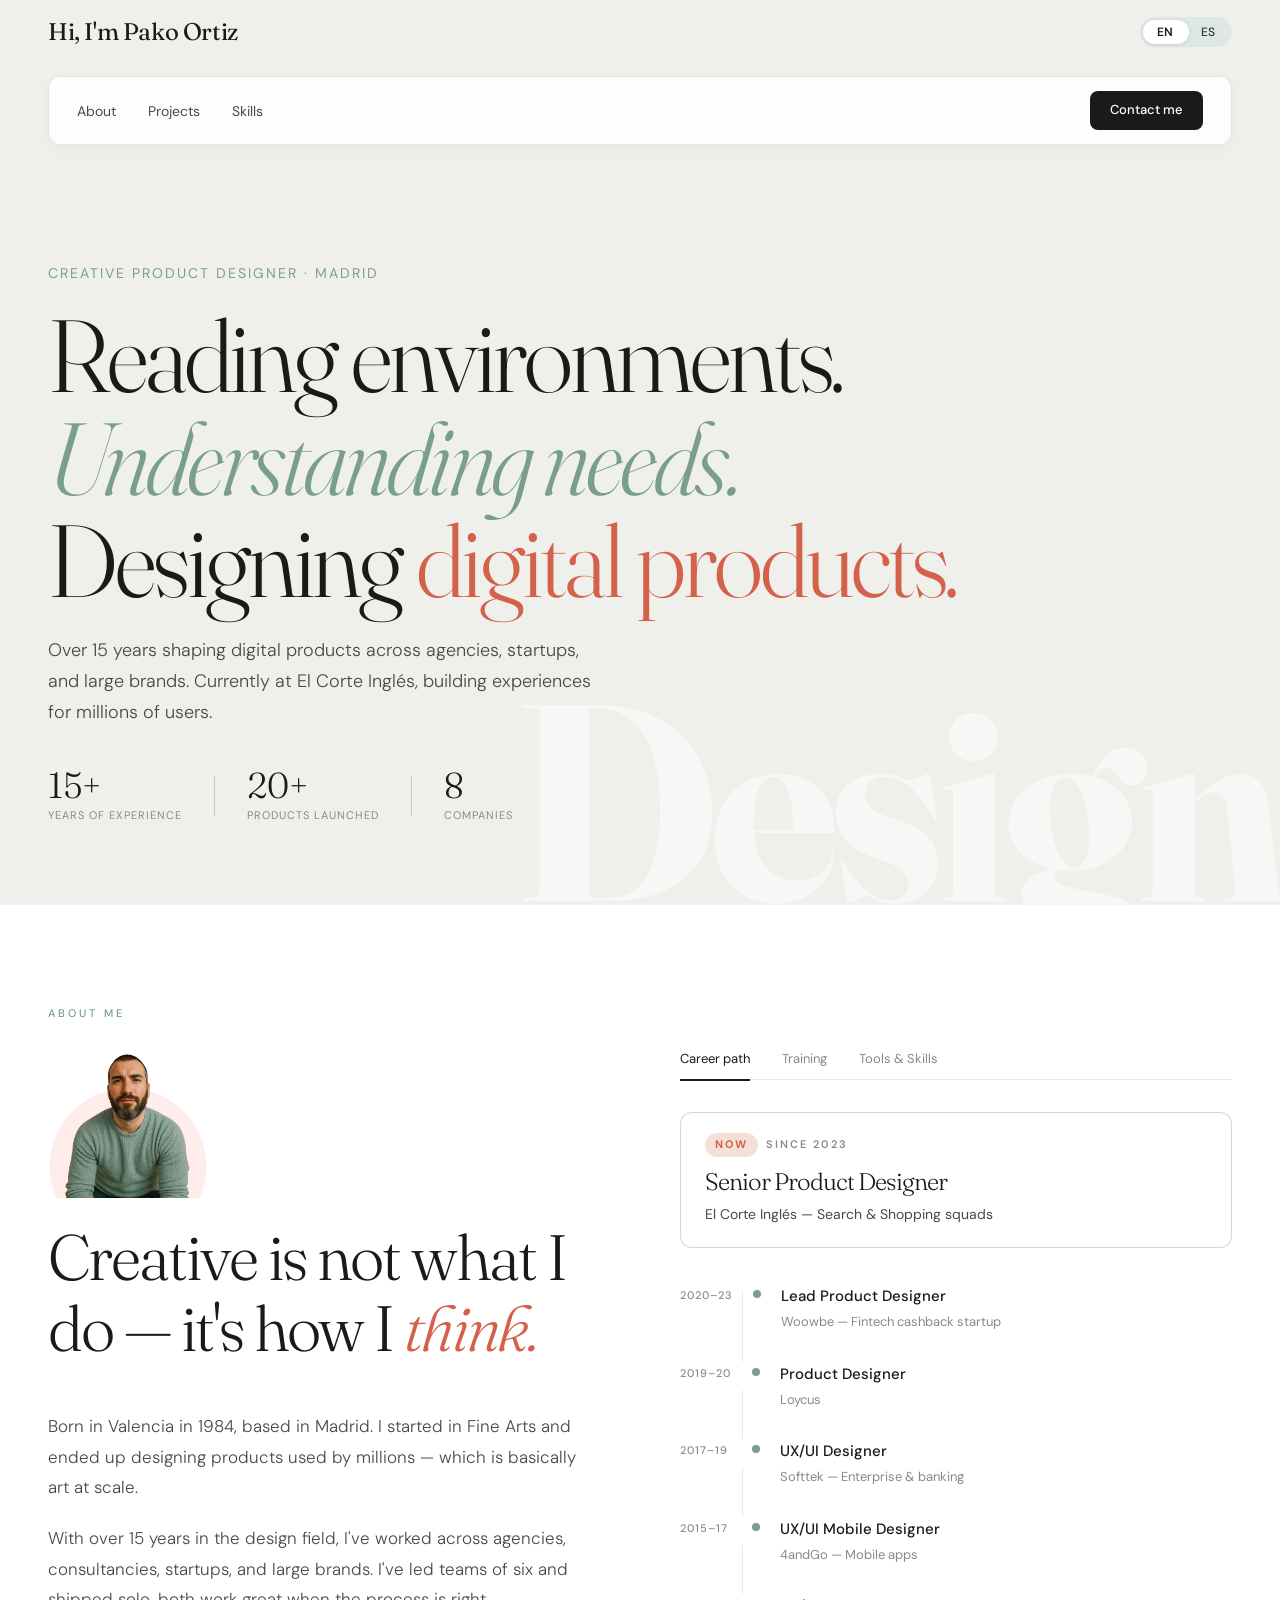
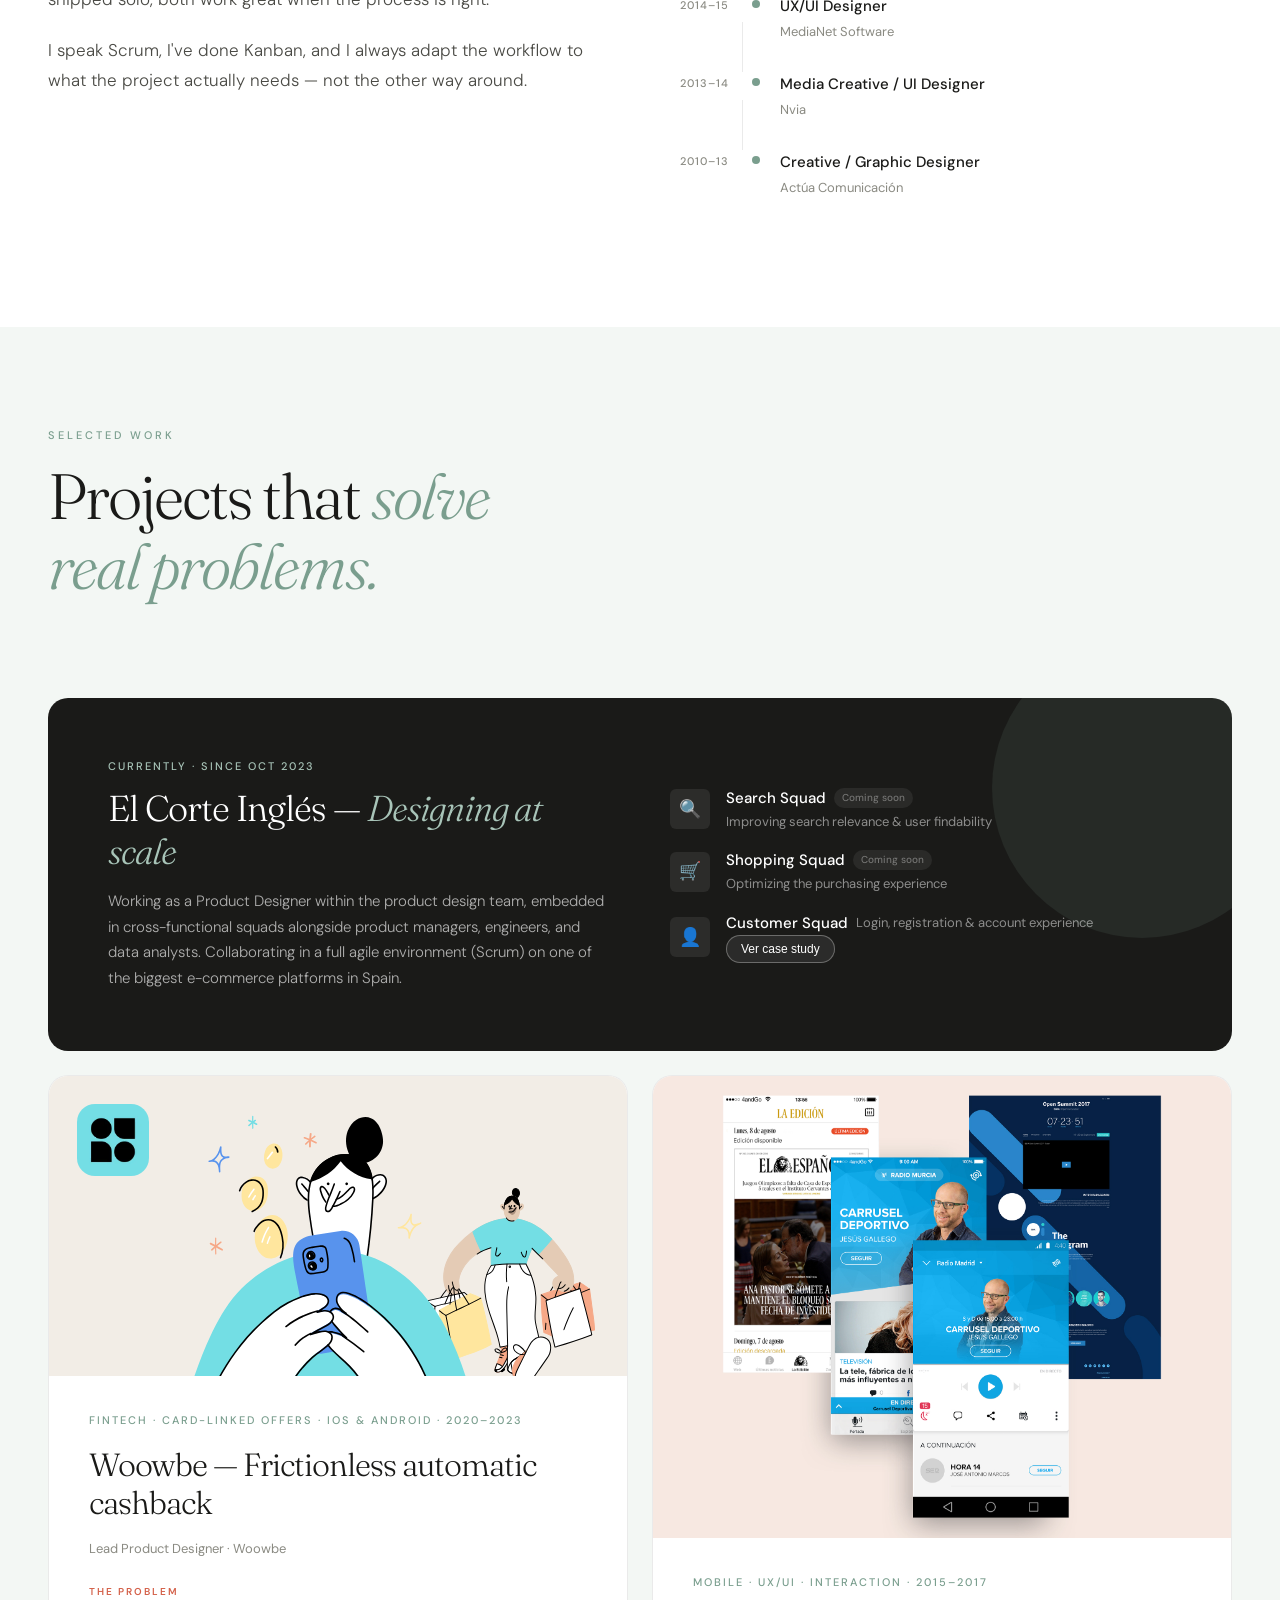
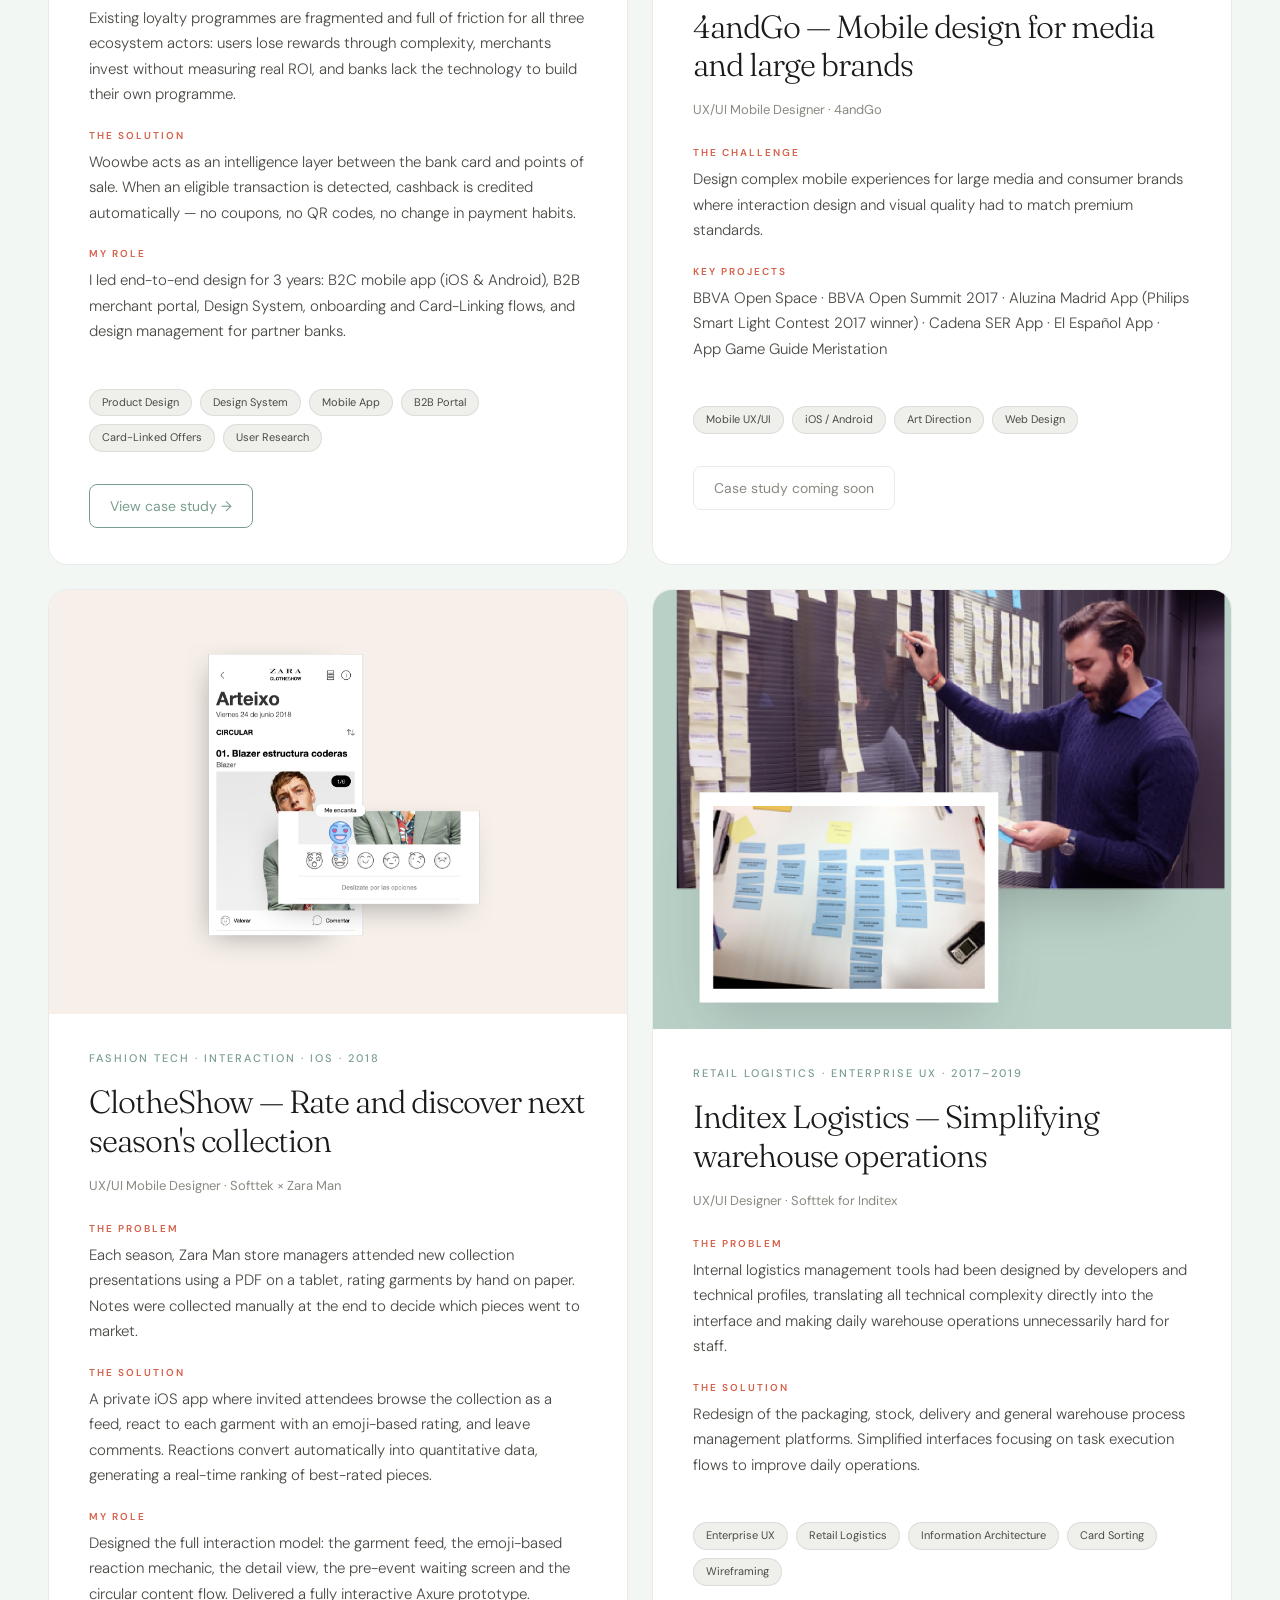
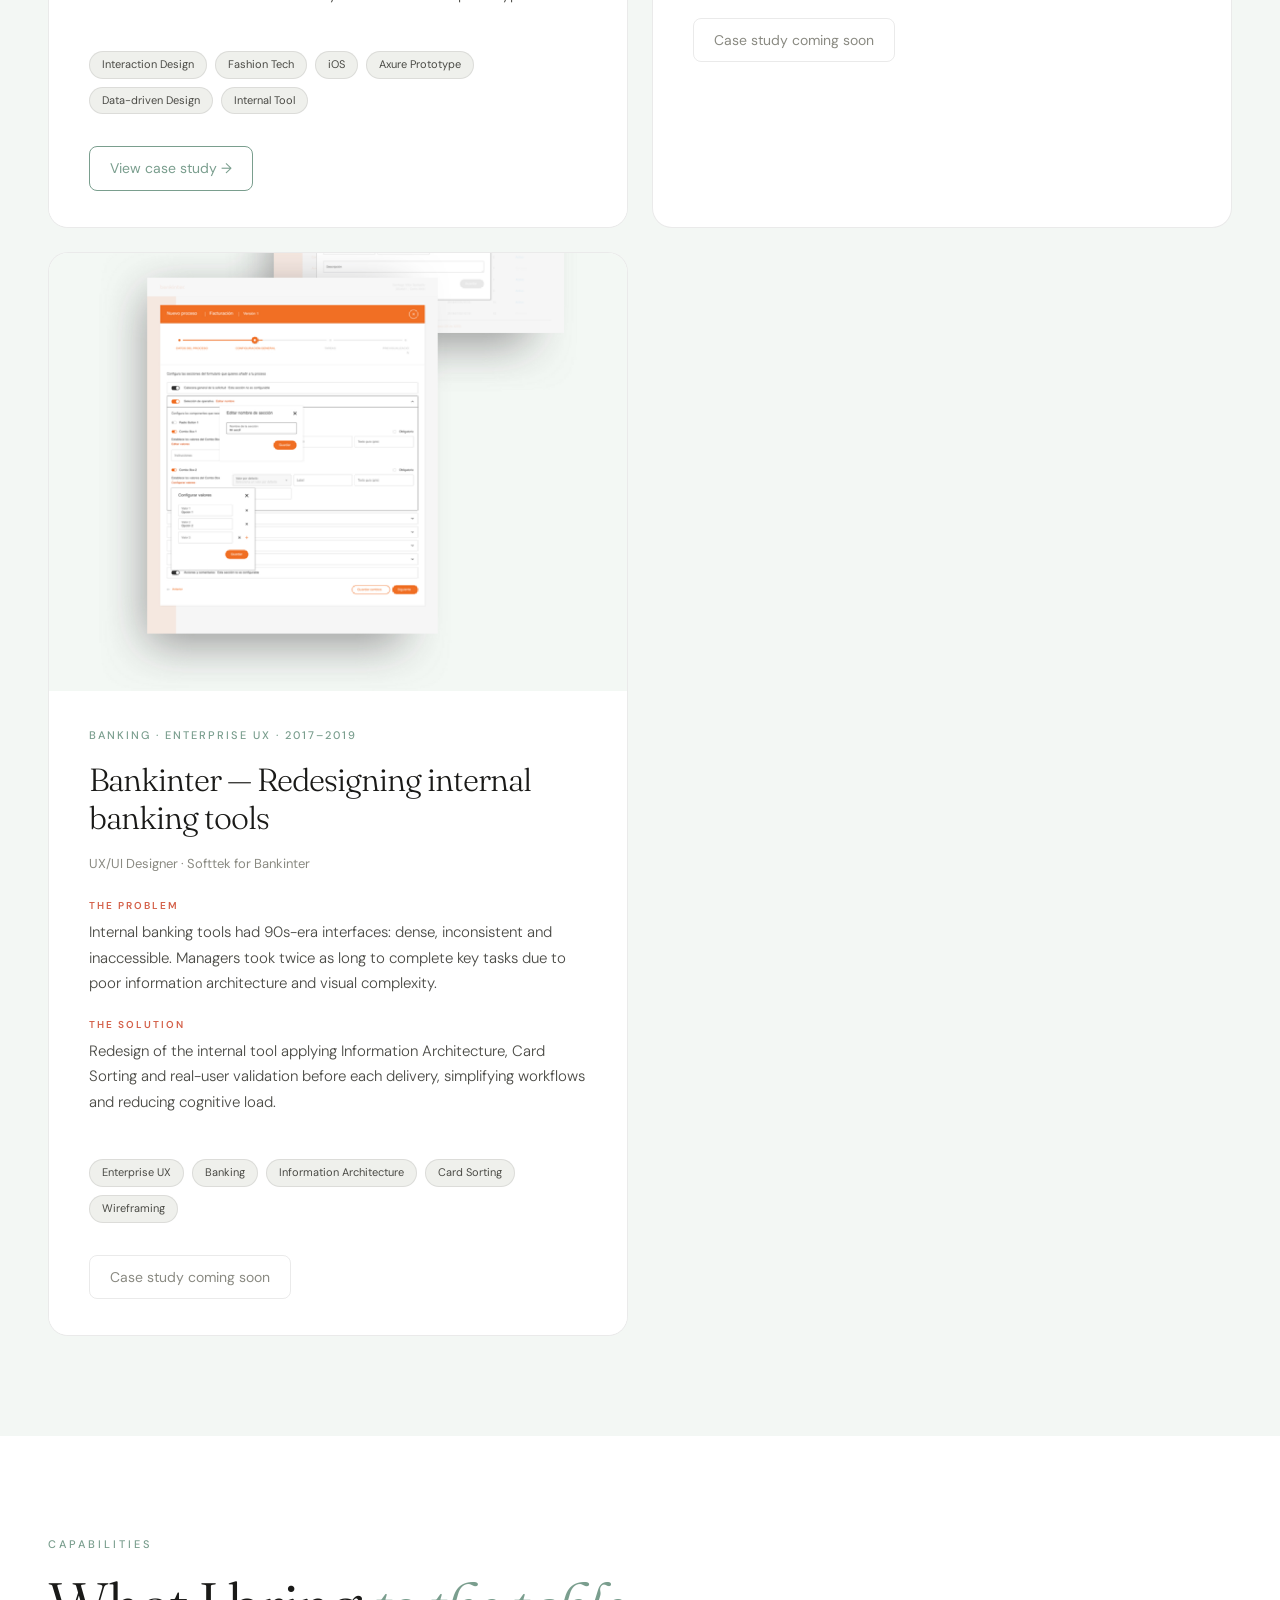
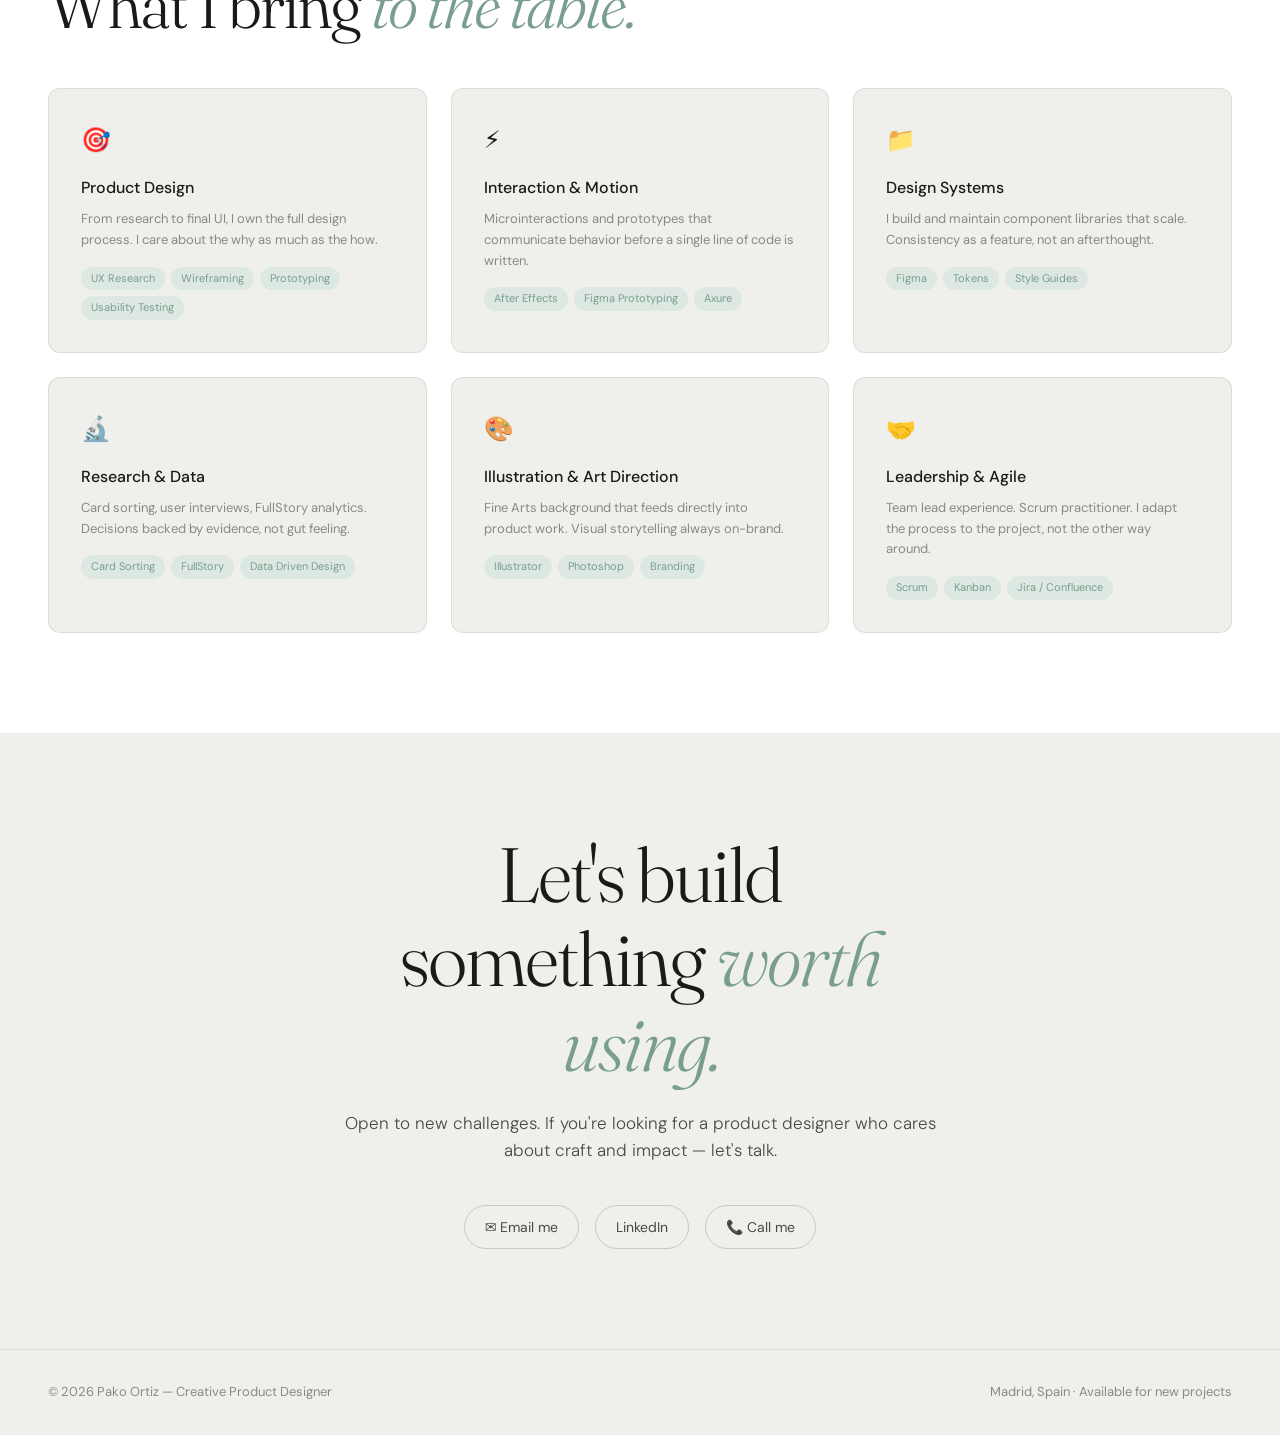
==== commit 557f9253: "Add files via upload" ====
--- a/index.html
+++ b/index.html
@@ -196,8 +196,7 @@
         </div>
         <div class="eci-squad-item">
           <div class="eci-squad-icon">👤</div>
-          <div class="eci-squad-info"><span class="squad-name" data-i18n data-en="Customer Squad" data-es="Squad de Cliente">Customer Squad</span><span class="squad-desc" data-i18n data-en="Login, registration & account experience" data-es="Login, registro y experiencia de cuenta">Login, registration & account experience</span></div>
-          <button class="squad-cs-btn" onclick="openCaseStudy('eci-login.html')" data-i18n data-en="Ver case study" data-es="Ver case study">Ver case study</button>
+          <div class="eci-squad-info"><span class="squad-name" data-i18n data-en="Customer Squad" data-es="Squad de Cliente">Customer Squad</span><span class="squad-desc" data-i18n data-en="Login, registration & account experience" data-es="Login, registro y experiencia de cuenta">Login, registration & account experience</span><button class="squad-cs-btn" onclick="openCaseStudy('eci-login.html')" data-i18n data-en="Ver case study" data-es="Ver case study">Ver case study</button></div>
         </div>
       </div>
     </div>
--- a/assets/style.css
+++ b/assets/style.css
@@ -145,10 +145,10 @@
 .eci-squads{display:flex;flex-direction:column;gap:16px;justify-content:center}
 .eci-squad-item{display:flex;align-items:center;gap:16px}
 .eci-squad-icon{width:40px;height:40px;border-radius:var(--radius-sm);display:flex;align-items:center;justify-content:center;font-size:18px;background:rgba(255,255,255,.08);flex-shrink:0}
-.eci-squad-info{flex:1;min-width:0}
-.squad-name-row{display:flex;align-items:center;gap:8px;margin-bottom:2px}
+.eci-squad-info{flex:1;min-width:0;display:flex;flex-wrap:wrap;align-items:center;column-gap:8px}
+.squad-name-row{display:flex;align-items:center;gap:8px;margin-bottom:2px;flex:1 1 100%}
 .eci-squad-info .squad-name{font-size:15px;font-weight:500;color:var(--white)}
-.eci-squad-info .squad-desc{font-size:13px;color:rgba(255,255,255,.5);display:block}
+.eci-squad-info .squad-desc{font-size:13px;color:rgba(255,255,255,.5);display:block;flex:1 1 auto}
 .squad-coming-soon{font-size:10px;font-weight:500;color:rgba(255,255,255,.35);background:rgba(255,255,255,.07);padding:2px 8px;border-radius:var(--radius-pill);white-space:nowrap;flex-shrink:0}
 .squad-cs-btn{flex-shrink:0;padding:6px 14px;border-radius:var(--radius-pill);border:1.5px solid rgba(255,255,255,.3);background:rgba(255,255,255,.08);color:var(--white);font-size:12px;font-weight:500;cursor:pointer;white-space:nowrap;transition:background .2s,border-color .2s}.squad-cs-btn:hover{background:rgba(255,255,255,.18);border-color:rgba(255,255,255,.5)}
 .coming-soon-badge{display:inline-block;font-size:11px;font-weight:500;color:var(--sage);background:rgba(122,158,142,.15);padding:4px 12px;border-radius:var(--radius-pill);margin-top:20px}
@@ -222,10 +222,10 @@
   .project-card .project-visual{min-height:220px}
   .project-info{padding:28px 24px}
   .eci-banner{padding:32px 24px}
-  .eci-banner-inner{grid-template-columns:1fr;gap:0}
-  .eci-squads{margin-top:32px}
+  .eci-banner-inner{grid-template-columns:1fr;gap:28px}
   .eci-squad-item{flex-wrap:wrap}
-  .squad-cs-btn{margin-top:8px;margin-left:56px;width:fit-content}
+  .eci-squad-info .squad-desc{flex:1 1 100%}
+  .squad-cs-btn{margin-top:10px;width:fit-content}
   .skills-grid{grid-template-columns:1fr;gap:16px}
   /* Sticky tab-nav on mobile */
   .tabs-wrapper{position:relative;margin-top:32px}
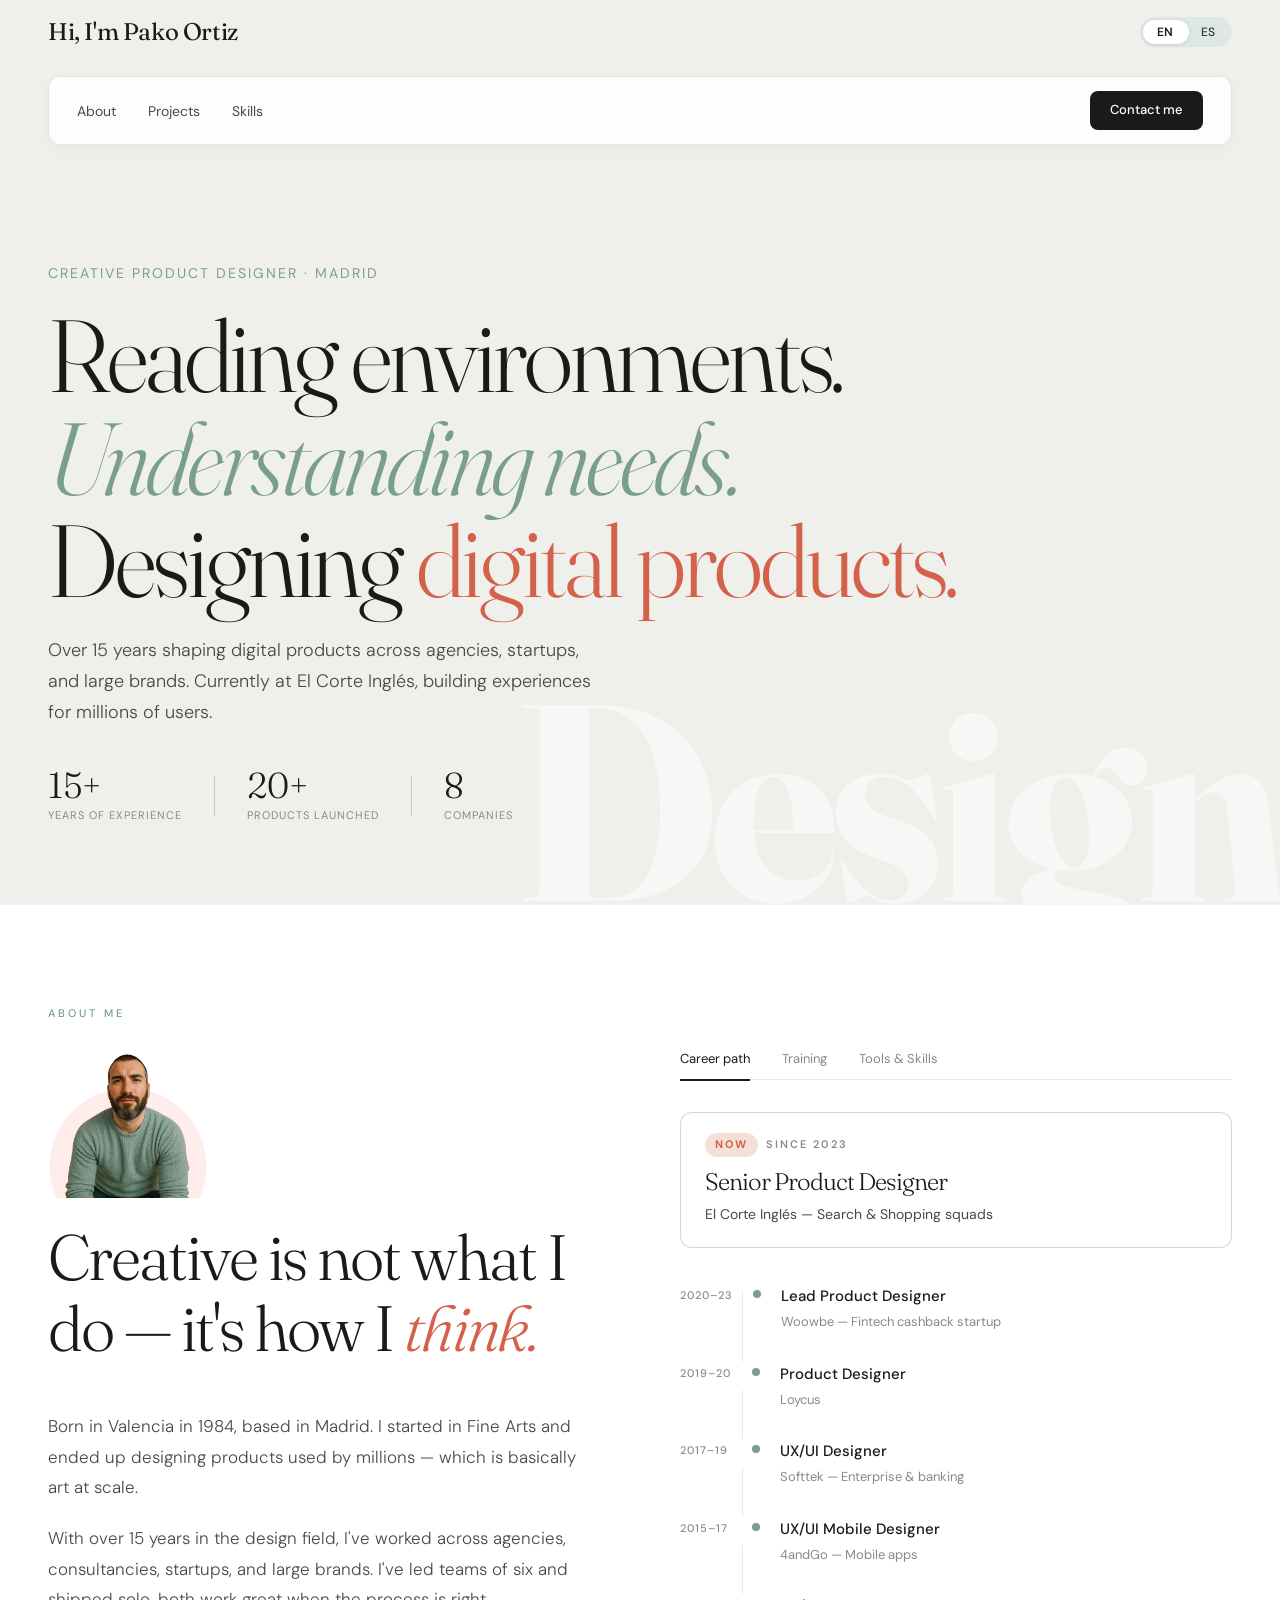
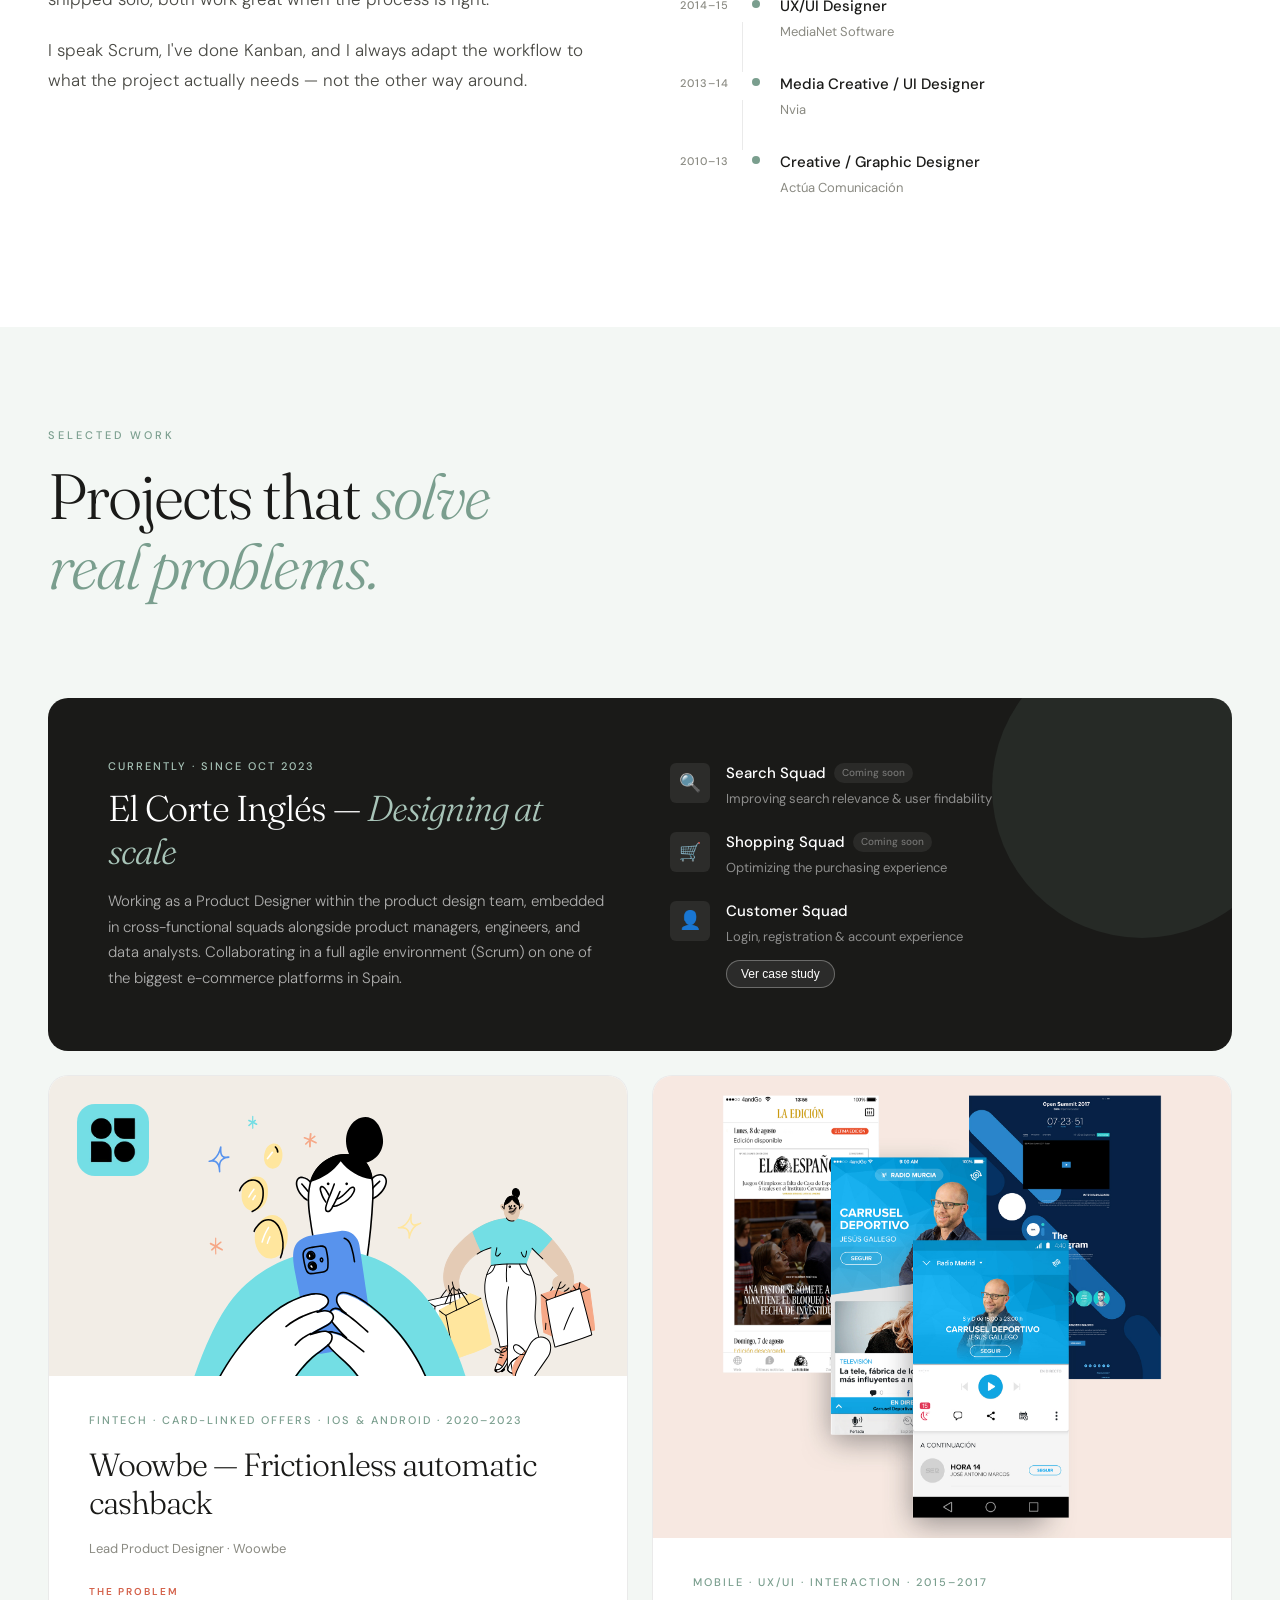
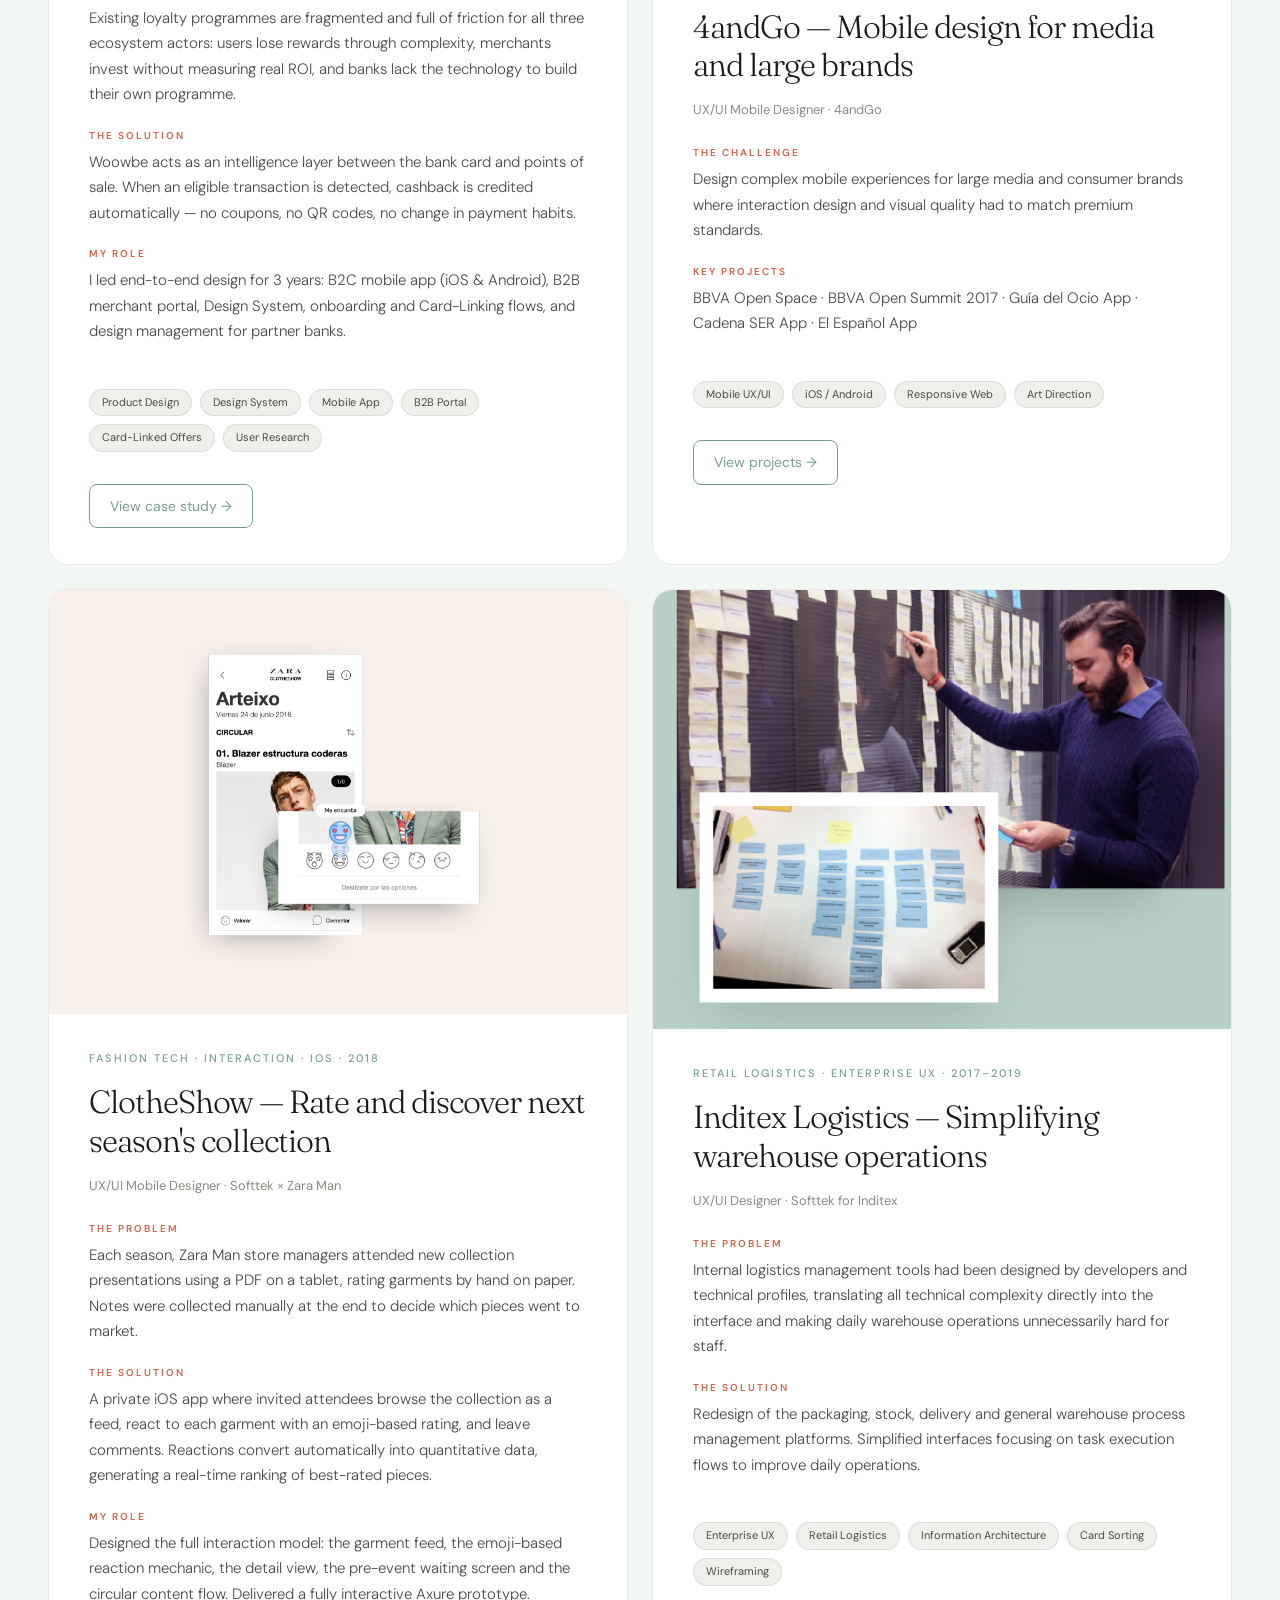
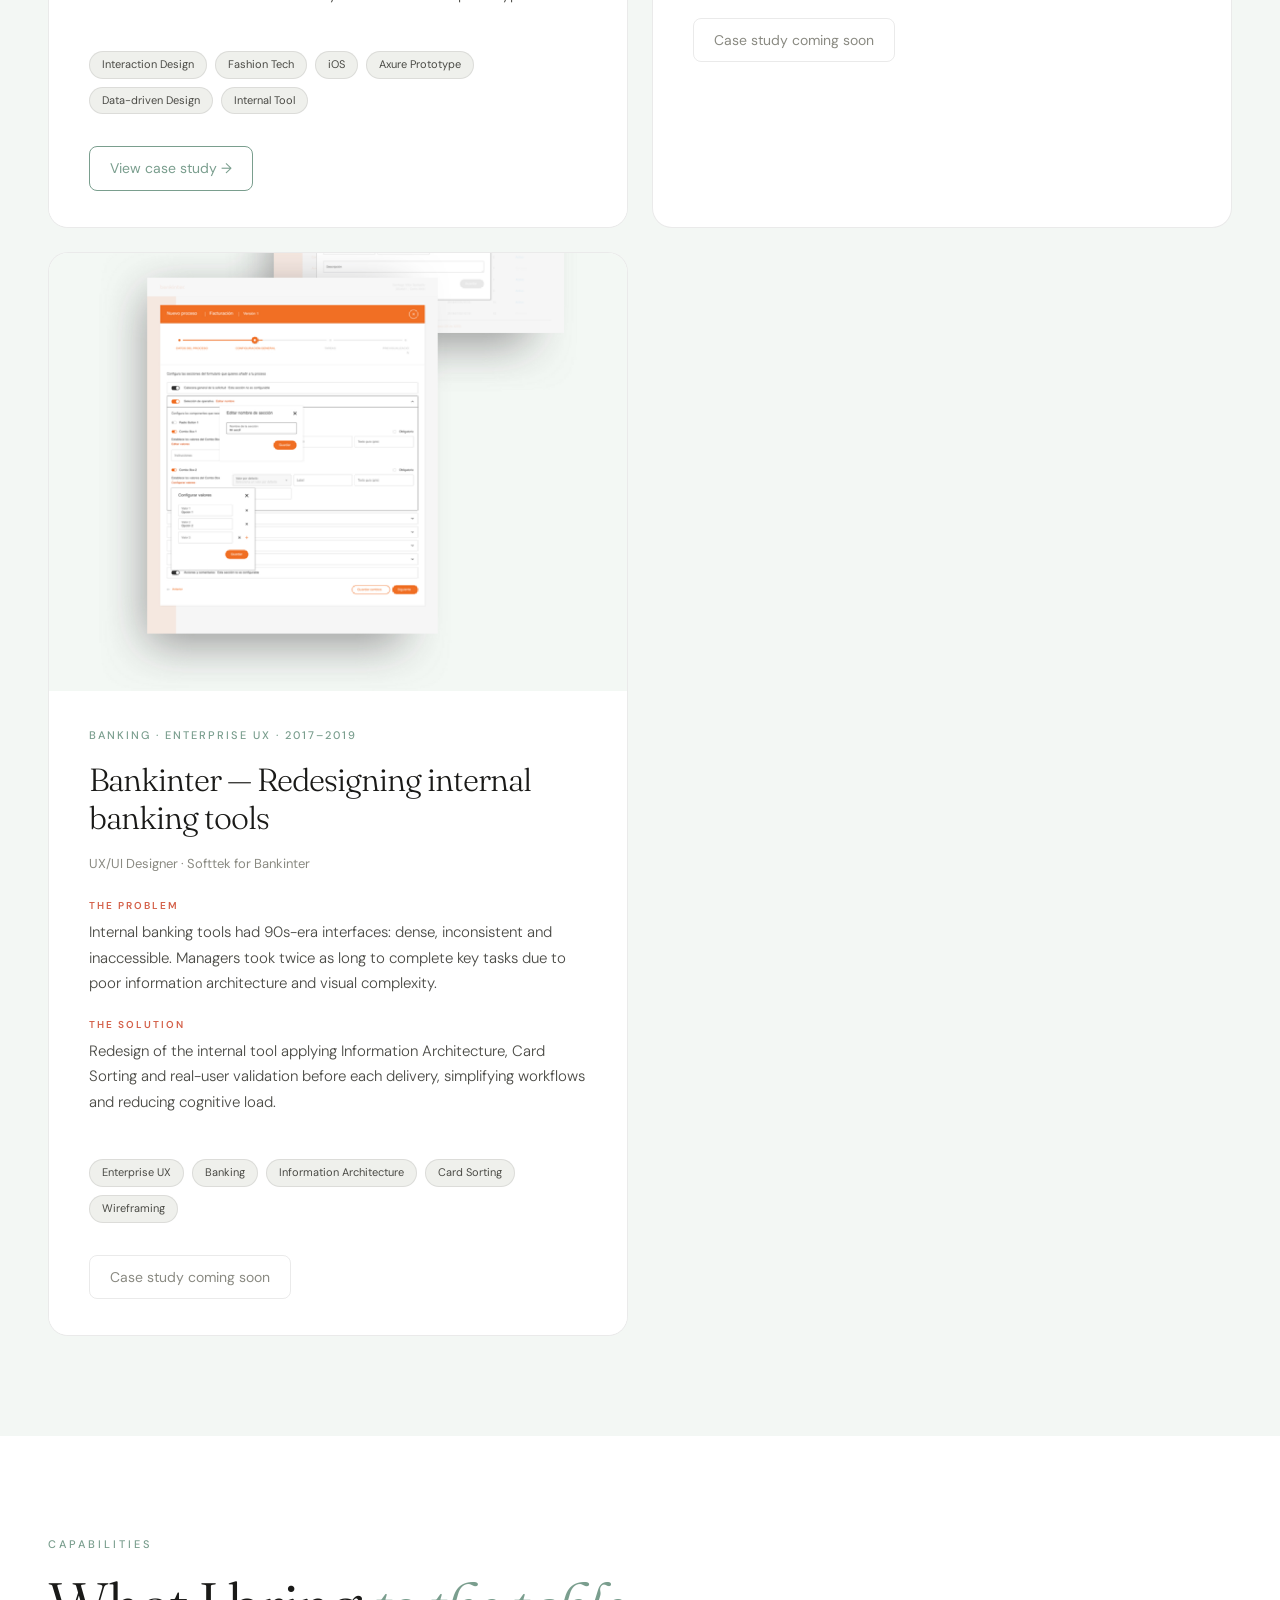
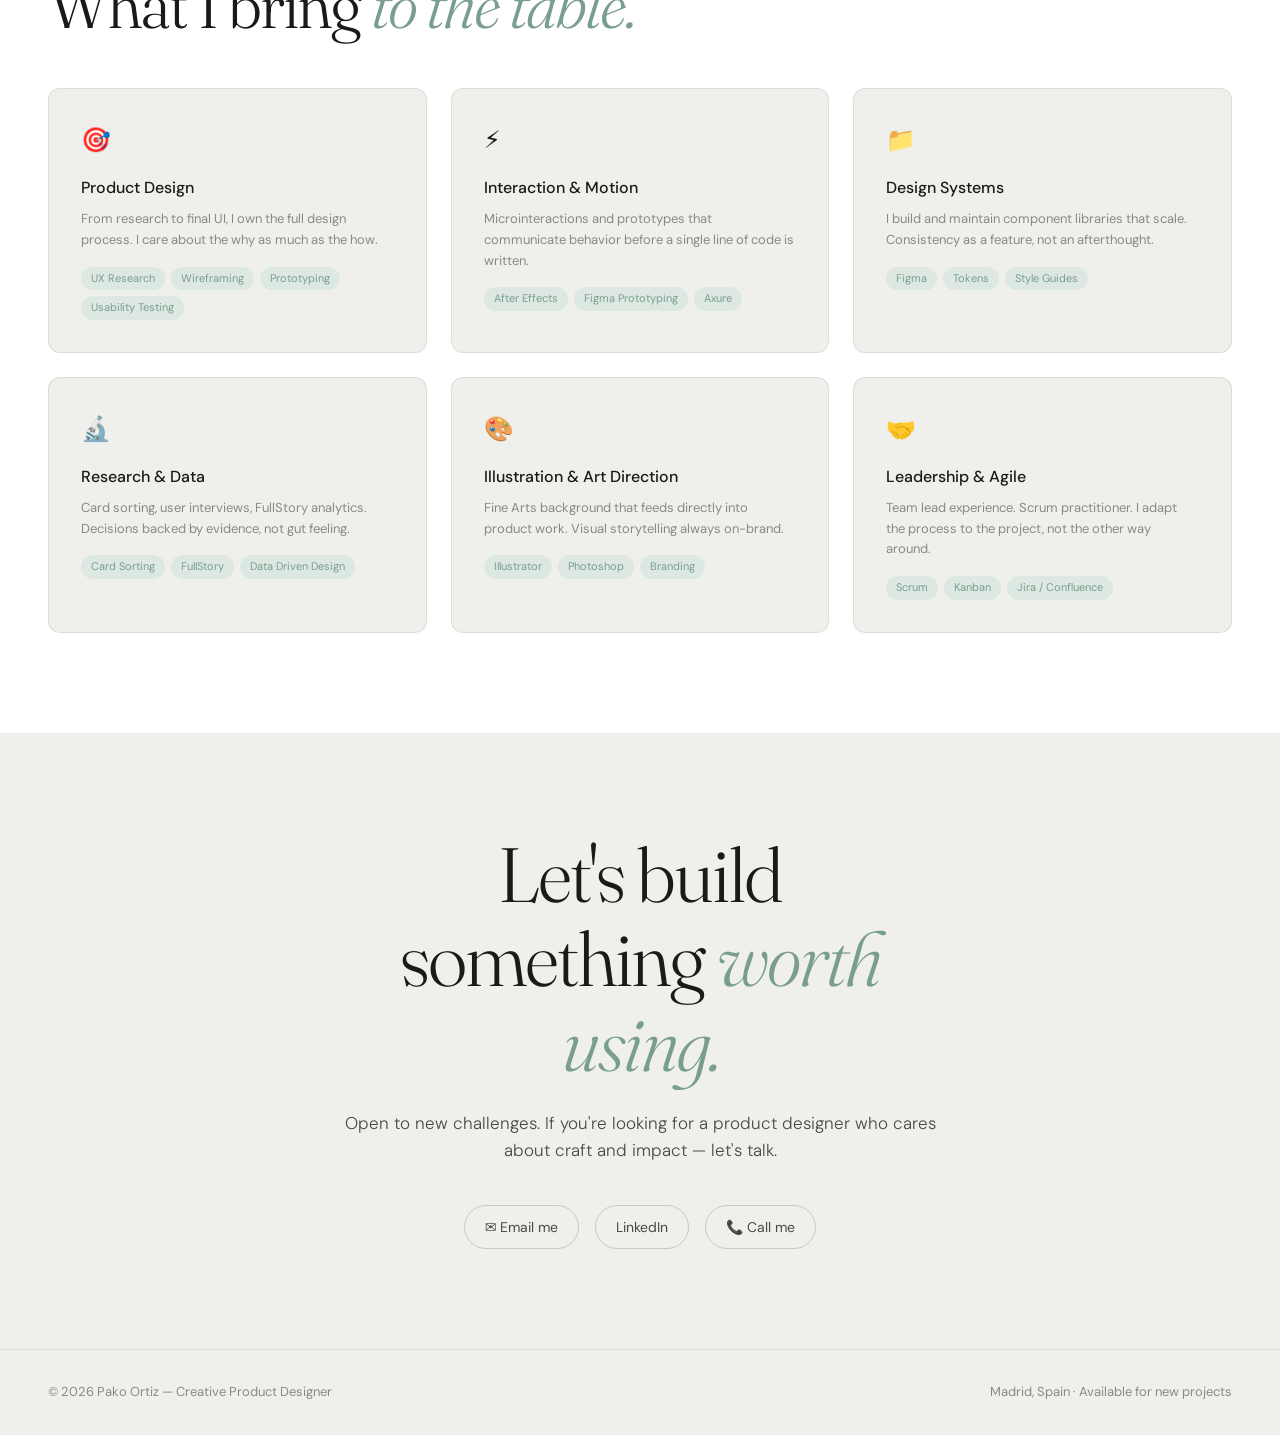
==== commit 764bbfaf: "Add files via upload" ====
--- a/index.html
+++ b/index.html
@@ -218,7 +218,7 @@
       <a class="case-study-btn" onclick="event.stopPropagation(); openCaseStudy('woowbe.html'); return false;" href="#" data-i18n data-en="View case study →" data-es="Ver case study →">Ver case study →</a>
     </div>
   </div>
-  <div class="project-card reveal">
+  <div class="project-card reveal project-card--linked" onclick="openCaseStudy('4andgo.html')" style="cursor:pointer">
     <div class="project-visual" style="background:#F2E8E4;overflow:hidden;padding:0">
       <img src="assets/img_04.jpg" alt="4andGo projects" style="width:100%;height:auto;display:block">
     </div>
@@ -227,9 +227,9 @@
       <h3 class="project-title" data-i18n data-en="4andGo — Mobile design for media and large brands" data-es="4andGo — Diseño mobile para medios y grandes marcas">4andGo — Diseño mobile para medios y grandes marcas</h3>
       <p class="project-company" data-i18n data-en="UX/UI Mobile Designer · 4andGo" data-es="UX/UI Mobile Designer · 4andGo">UX/UI Mobile Designer · 4andGo</p>
       <div class="story-block"><span class="story-label" data-i18n data-en="The Challenge" data-es="El Reto">The Challenge</span><p class="story-text" data-i18n data-en="Design complex mobile experiences for large media and consumer brands where interaction design and visual quality had to match premium standards." data-es="Diseñar experiencias mobile complejas para grandes marcas de medios y consumo donde el diseño de interacción y la calidad visual debían estar a la altura del estándar premium de cada marca.">Diseñar experiencias mobile complejas para grandes marcas de medios y consumo donde el diseño de interacción y la calidad visual debían estar a la altura del estándar premium de cada marca.</p></div>
-      <div class="story-block"><span class="story-label" data-i18n data-en="Key Projects" data-es="Proyectos Clave">Proyectos Clave</span><p class="story-text" data-i18n data-en="BBVA Open Space · BBVA Open Summit 2017 · Aluzina Madrid App (Philips Smart Light Contest 2017 winner) · Cadena SER App · El Español App · App Game Guide Meristation" data-es="BBVA Open Space · BBVA Open Summit 2017 · Aluzina Madrid App (ganadora Philips Smart Light Contest 2017) · App Cadena SER · App El Español · App Game Guide Meristation">BBVA Open Space · BBVA Open Summit 2017 · Aluzina Madrid App (ganadora Philips Smart Light Contest 2017) · App Cadena SER · App El Español · App Game Guide Meristation</p></div>
-      <div class="project-tags-row"><span class="project-tag-chip">Mobile UX/UI</span><span class="project-tag-chip">iOS / Android</span><span class="project-tag-chip">Art Direction</span><span class="project-tag-chip">Web Design</span></div>
-      <a class="case-study-btn" disabled data-i18n data-en="Case study coming soon" data-es="Case study próximamente">Case study próximamente</a>
+      <div class="story-block"><span class="story-label" data-i18n data-en="Key Projects" data-es="Proyectos Clave">Proyectos Clave</span><p class="story-text" data-i18n data-en="BBVA Open Space · BBVA Open Summit 2017 · Guía del Ocio App · Cadena SER App · El Español App" data-es="BBVA Open Space · BBVA Open Summit 2017 · App Guía del Ocio · App Cadena SER · App El Español">BBVA Open Space · BBVA Open Summit 2017 · App Guía del Ocio · App Cadena SER · App El Español</p></div>
+      <div class="project-tags-row"><span class="project-tag-chip">Mobile UX/UI</span><span class="project-tag-chip">iOS / Android</span><span class="project-tag-chip">Responsive Web</span><span class="project-tag-chip">Art Direction</span></div>
+      <a class="case-study-btn" onclick="event.stopPropagation(); openCaseStudy('4andgo.html'); return false;" href="#" data-i18n data-en="View projects →" data-es="Ver proyectos →">Ver proyectos →</a>
     </div>
   </div>
 
--- a/assets/style.css
+++ b/assets/style.css
@@ -142,13 +142,14 @@
 .eci-desc{font-size:15px;font-weight:300;color:rgba(255,255,255,.65);line-height:1.7}
 .eci-header-row{display:flex;align-items:center;justify-content:space-between;margin-bottom:0}
 .eci-logo{height:28px;width:auto;opacity:.65;filter:brightness(0) invert(1)}
-.eci-squads{display:flex;flex-direction:column;gap:16px;justify-content:center}
-.eci-squad-item{display:flex;align-items:center;gap:16px}
-.eci-squad-icon{width:40px;height:40px;border-radius:var(--radius-sm);display:flex;align-items:center;justify-content:center;font-size:18px;background:rgba(255,255,255,.08);flex-shrink:0}
-.eci-squad-info{flex:1;min-width:0;display:flex;flex-wrap:wrap;align-items:center;column-gap:8px}
-.squad-name-row{display:flex;align-items:center;gap:8px;margin-bottom:2px;flex:1 1 100%}
+.eci-squads{display:flex;flex-direction:column;gap:20px;justify-content:center}
+.eci-squad-item{display:flex;align-items:flex-start;gap:16px}
+.eci-squad-icon{width:40px;height:40px;border-radius:var(--radius-sm);display:flex;align-items:center;justify-content:center;font-size:18px;background:rgba(255,255,255,.08);flex-shrink:0;margin-top:2px}
+.eci-squad-info{flex:1;min-width:0;display:flex;flex-direction:column;gap:4px}
+.squad-name-row{display:flex;align-items:center;gap:8px}
 .eci-squad-info .squad-name{font-size:15px;font-weight:500;color:var(--white)}
-.eci-squad-info .squad-desc{font-size:13px;color:rgba(255,255,255,.5);display:block;flex:1 1 auto}
+.eci-squad-info .squad-desc{font-size:13px;color:rgba(255,255,255,.5)}
+.squad-cs-btn{align-self:flex-start;margin-top:8px;padding:6px 14px;border-radius:var(--radius-pill);border:1.5px solid rgba(255,255,255,.3);background:rgba(255,255,255,.08);color:var(--white);font-size:12px;font-weight:500;cursor:pointer;white-space:nowrap;transition:background .2s,border-color .2s}.squad-cs-btn:hover{background:rgba(255,255,255,.18);border-color:rgba(255,255,255,.5)}
 .squad-coming-soon{font-size:10px;font-weight:500;color:rgba(255,255,255,.35);background:rgba(255,255,255,.07);padding:2px 8px;border-radius:var(--radius-pill);white-space:nowrap;flex-shrink:0}
 .squad-cs-btn{flex-shrink:0;padding:6px 14px;border-radius:var(--radius-pill);border:1.5px solid rgba(255,255,255,.3);background:rgba(255,255,255,.08);color:var(--white);font-size:12px;font-weight:500;cursor:pointer;white-space:nowrap;transition:background .2s,border-color .2s}.squad-cs-btn:hover{background:rgba(255,255,255,.18);border-color:rgba(255,255,255,.5)}
 .coming-soon-badge{display:inline-block;font-size:11px;font-weight:500;color:var(--sage);background:rgba(122,158,142,.15);padding:4px 12px;border-radius:var(--radius-pill);margin-top:20px}
@@ -224,8 +225,6 @@
   .eci-banner{padding:32px 24px}
   .eci-banner-inner{grid-template-columns:1fr;gap:28px}
   .eci-squad-item{flex-wrap:wrap}
-  .eci-squad-info .squad-desc{flex:1 1 100%}
-  .squad-cs-btn{margin-top:10px;width:fit-content}
   .skills-grid{grid-template-columns:1fr;gap:16px}
   /* Sticky tab-nav on mobile */
   .tabs-wrapper{position:relative;margin-top:32px}
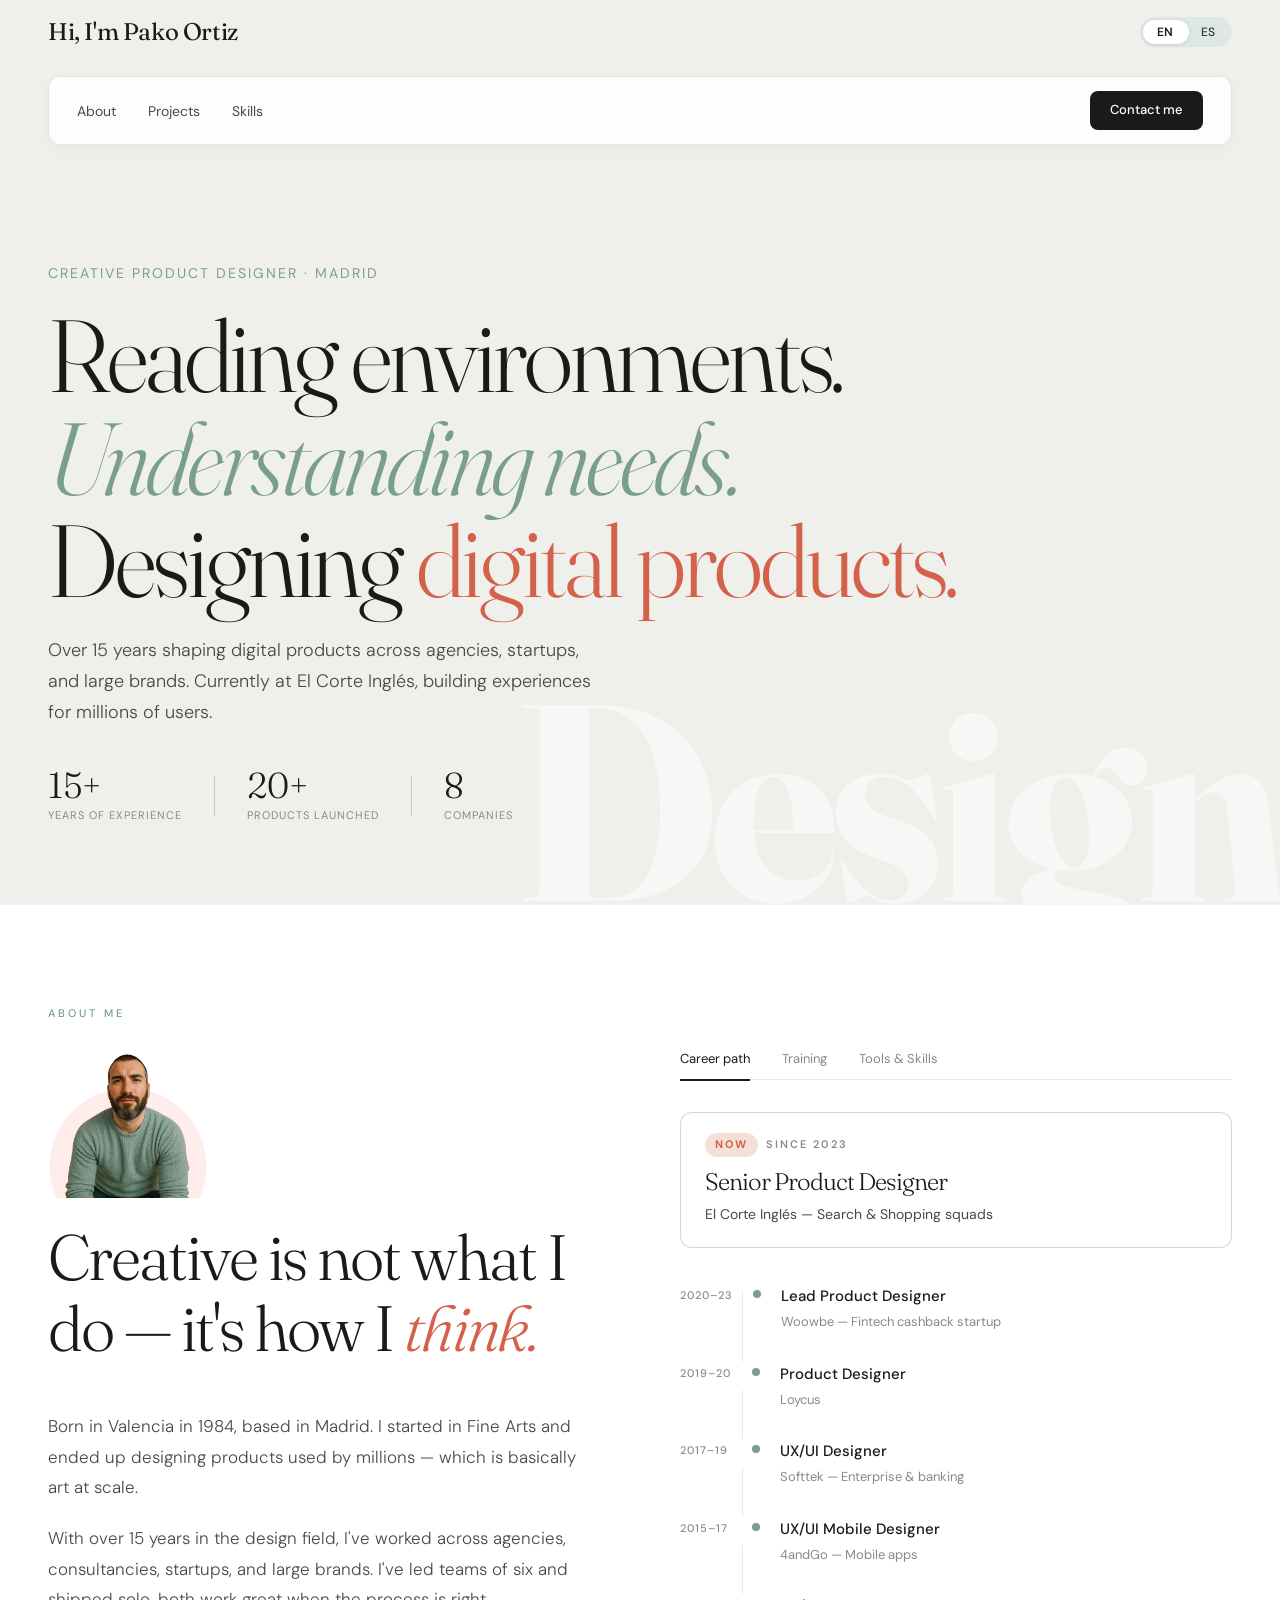
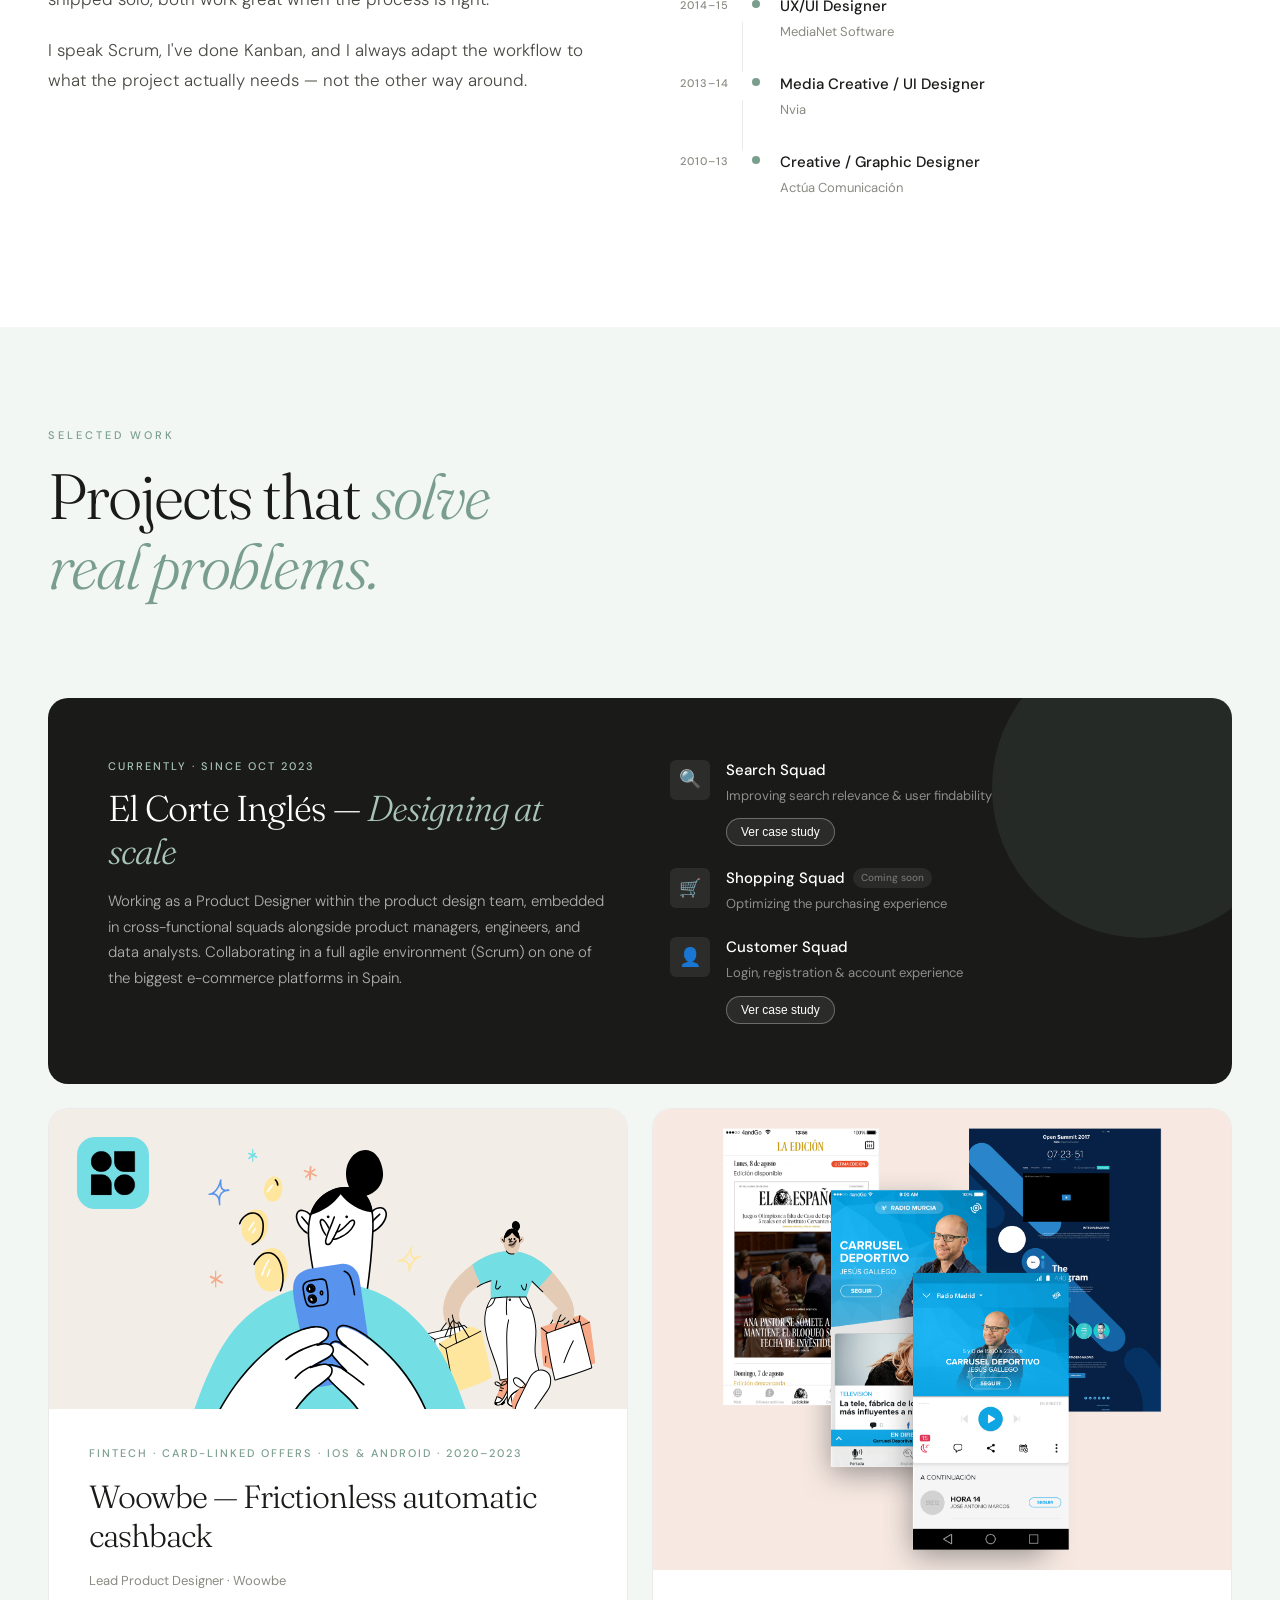
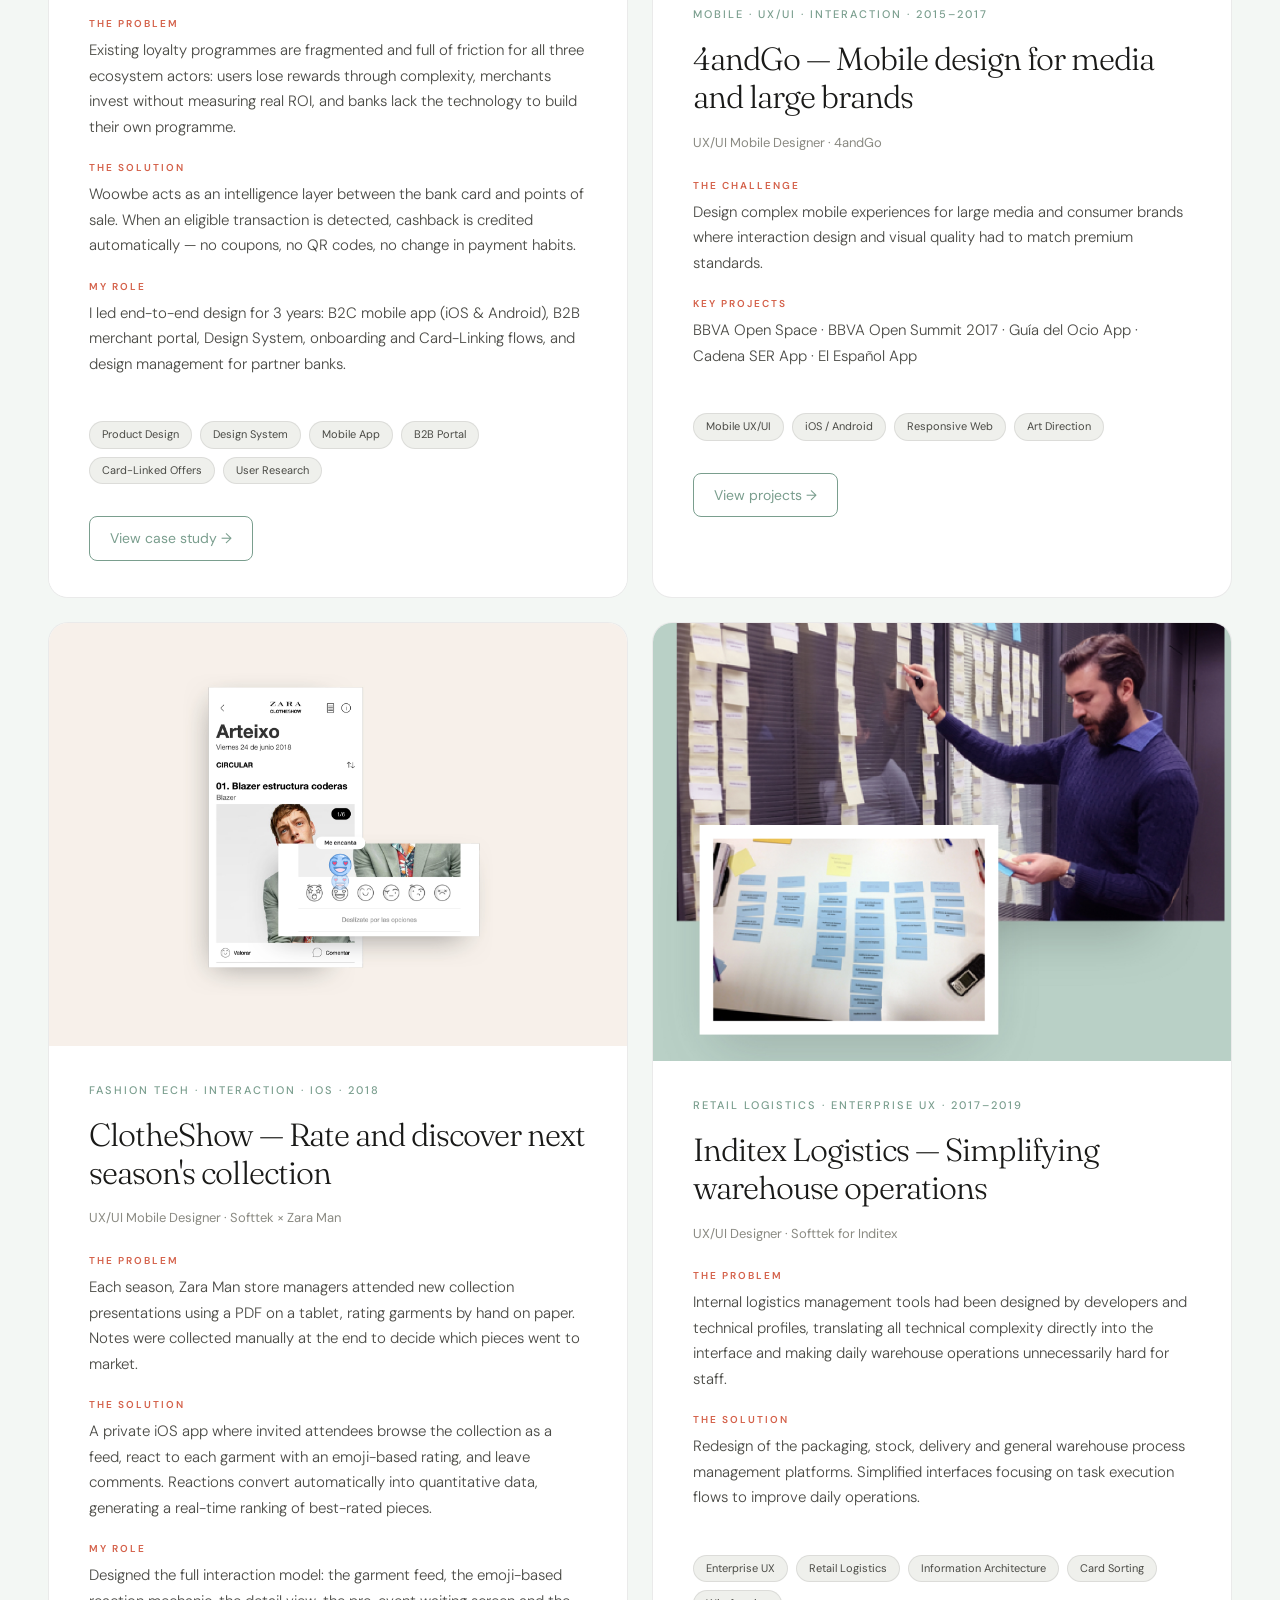
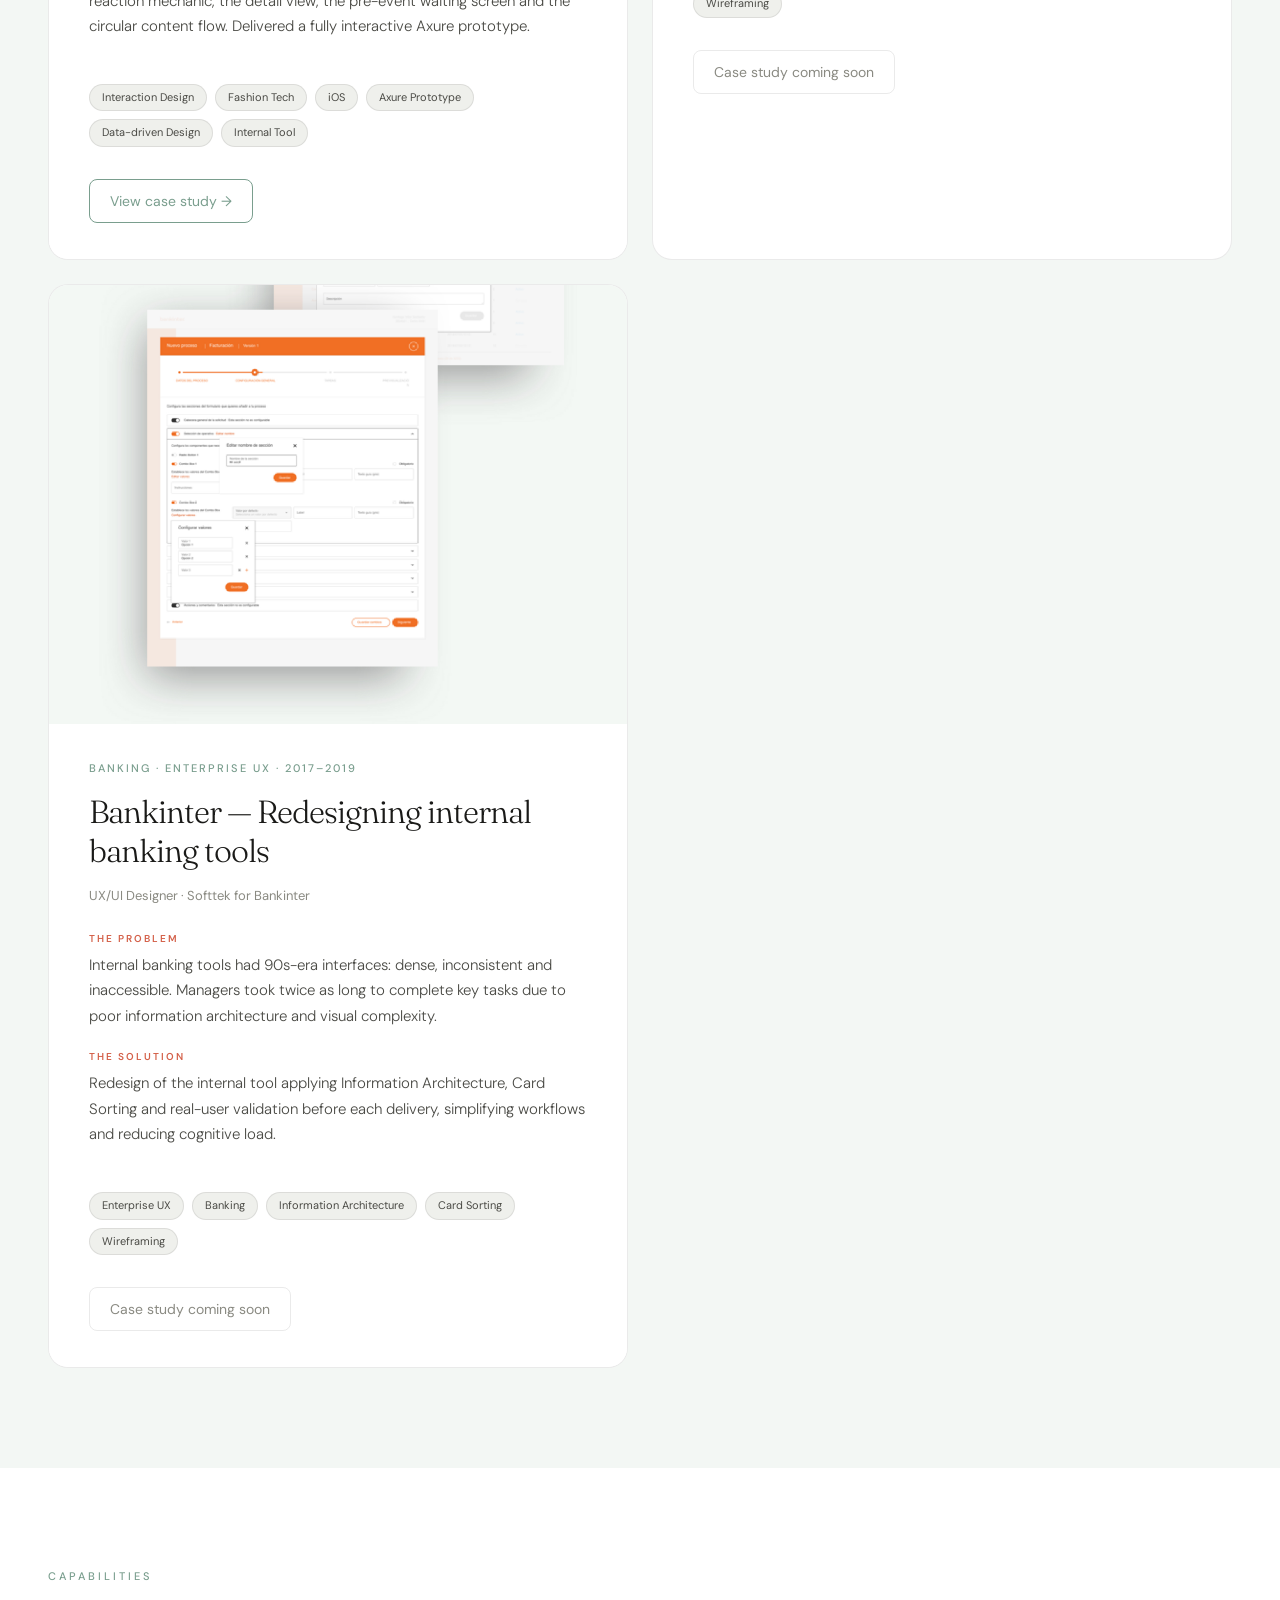
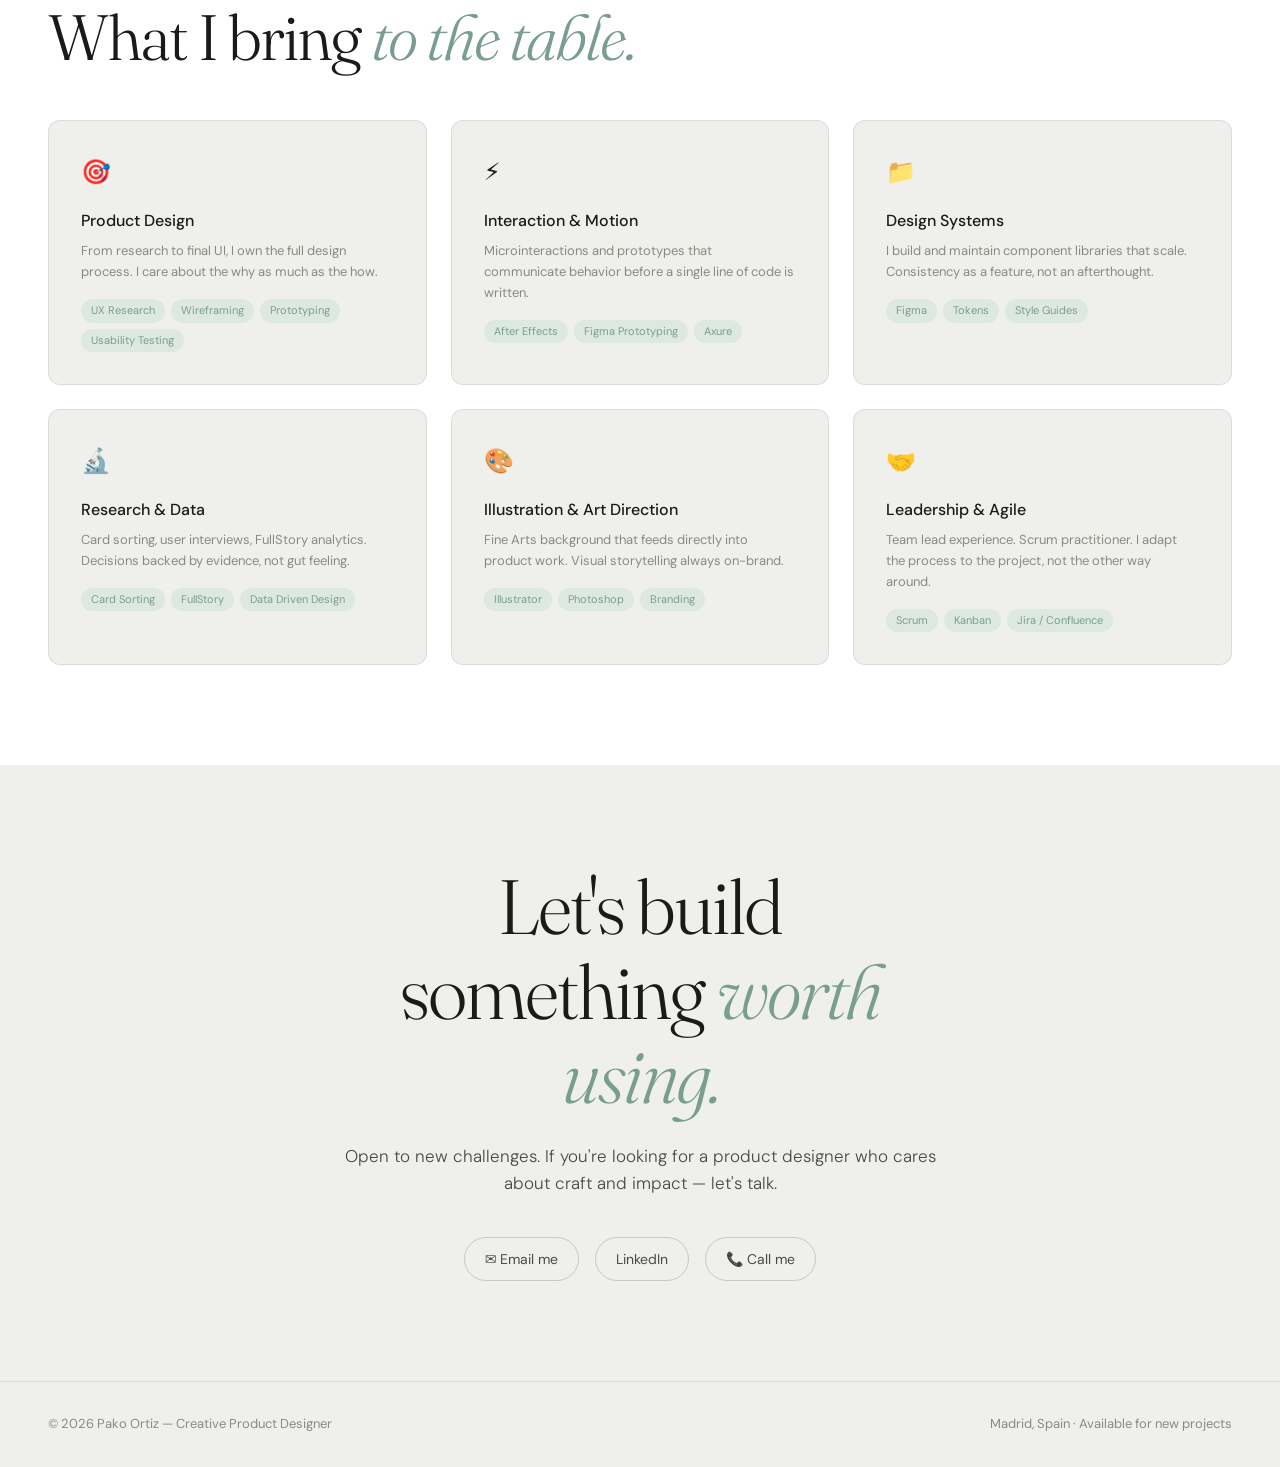
==== commit d5af207f: "Add files via upload" ====
--- a/index.html
+++ b/index.html
@@ -188,7 +188,7 @@
       <div class="eci-squads">
         <div class="eci-squad-item">
           <div class="eci-squad-icon">🔍</div>
-          <div class="eci-squad-info"><span class="squad-name-row"><span class="squad-name" data-i18n data-en="Search Squad" data-es="Squad de Búsqueda">Search Squad</span><span class="squad-coming-soon" data-i18n data-en="Coming soon" data-es="Próximamente">Coming soon</span></span><span class="squad-desc" data-i18n data-en="Improving search relevance & user findability" data-es="Mejorando la relevancia de búsqueda y la localización">Improving search relevance & user findability</span></div>
+          <div class="eci-squad-info"><span class="squad-name" data-i18n data-en="Search Squad" data-es="Squad de Búsqueda">Search Squad</span><span class="squad-desc" data-i18n data-en="Improving search relevance & user findability" data-es="Mejorando la relevancia de búsqueda y la localización">Improving search relevance & user findability</span><button class="squad-cs-btn" onclick="openCaseStudy('eci-buscador.html')" data-i18n data-en="Ver case study" data-es="Ver case study">Ver case study</button></div>
         </div>
         <div class="eci-squad-item">
           <div class="eci-squad-icon">🛒</div>
@@ -324,5 +324,17 @@
 
 
 <script src="assets/main.js" defer></script>
+<script>
+// Hide cs-modal-close when iframe lightbox is open
+window.addEventListener('message', function(e) {
+  if (e.data && e.data.type === 'imgLightbox') {
+    var btn = document.querySelector('.cs-modal-close');
+    if (btn) {
+      btn.style.opacity = e.data.open ? '0' : '';
+      btn.style.pointerEvents = e.data.open ? 'none' : '';
+    }
+  }
+});
+</script>
 </body>
 </html>
--- a/assets/style.css
+++ b/assets/style.css
@@ -252,3 +252,12 @@
 .cs-modal-close svg{width:11px;height:11px;flex-shrink:0}
 #csFrame{width:100%;height:100%;border:none;display:block}
 @media(max-width:600px){.cs-modal{align-items:flex-end}.cs-modal-inner{width:100%;height:100%;max-height:100%;border-radius:0}.cs-modal-close{top:8px;right:16px}}
+
+/* ── Image lightbox (case studies) ── */
+.img-lightbox{position:fixed;inset:0;z-index:600;background:rgba(0,0,0,0);backdrop-filter:blur(0px);display:flex;align-items:center;justify-content:center;pointer-events:none;transition:background .3s,backdrop-filter .3s}
+.img-lightbox.open{background:rgba(0,0,0,.7);backdrop-filter:blur(8px);pointer-events:all}
+.img-lightbox-inner{position:relative;max-width:calc(100vw - 48px);max-height:calc(100vh - 80px);transform:scale(.94);opacity:0;transition:transform var(--dur-slow) var(--ease-spring),opacity var(--dur-mid) var(--ease-out-smooth)}
+.img-lightbox.open .img-lightbox-inner{transform:scale(1);opacity:1}
+.img-lightbox-inner img{display:block;max-width:100%;max-height:calc(100vh - 80px);border-radius:12px;box-shadow:0 32px 80px rgba(0,0,0,.4)}
+.img-lightbox-close{position:absolute;top:-14px;right:-14px;width:32px;height:32px;border-radius:50%;background:#fff;border:none;display:flex;align-items:center;justify-content:center;cursor:pointer;color:#1a1a18;box-shadow:0 4px 16px rgba(0,0,0,.2);transition:transform var(--dur-mid) var(--ease-spring)}
+.img-lightbox-close:hover{transform:scale(1.15) rotate(90deg)}
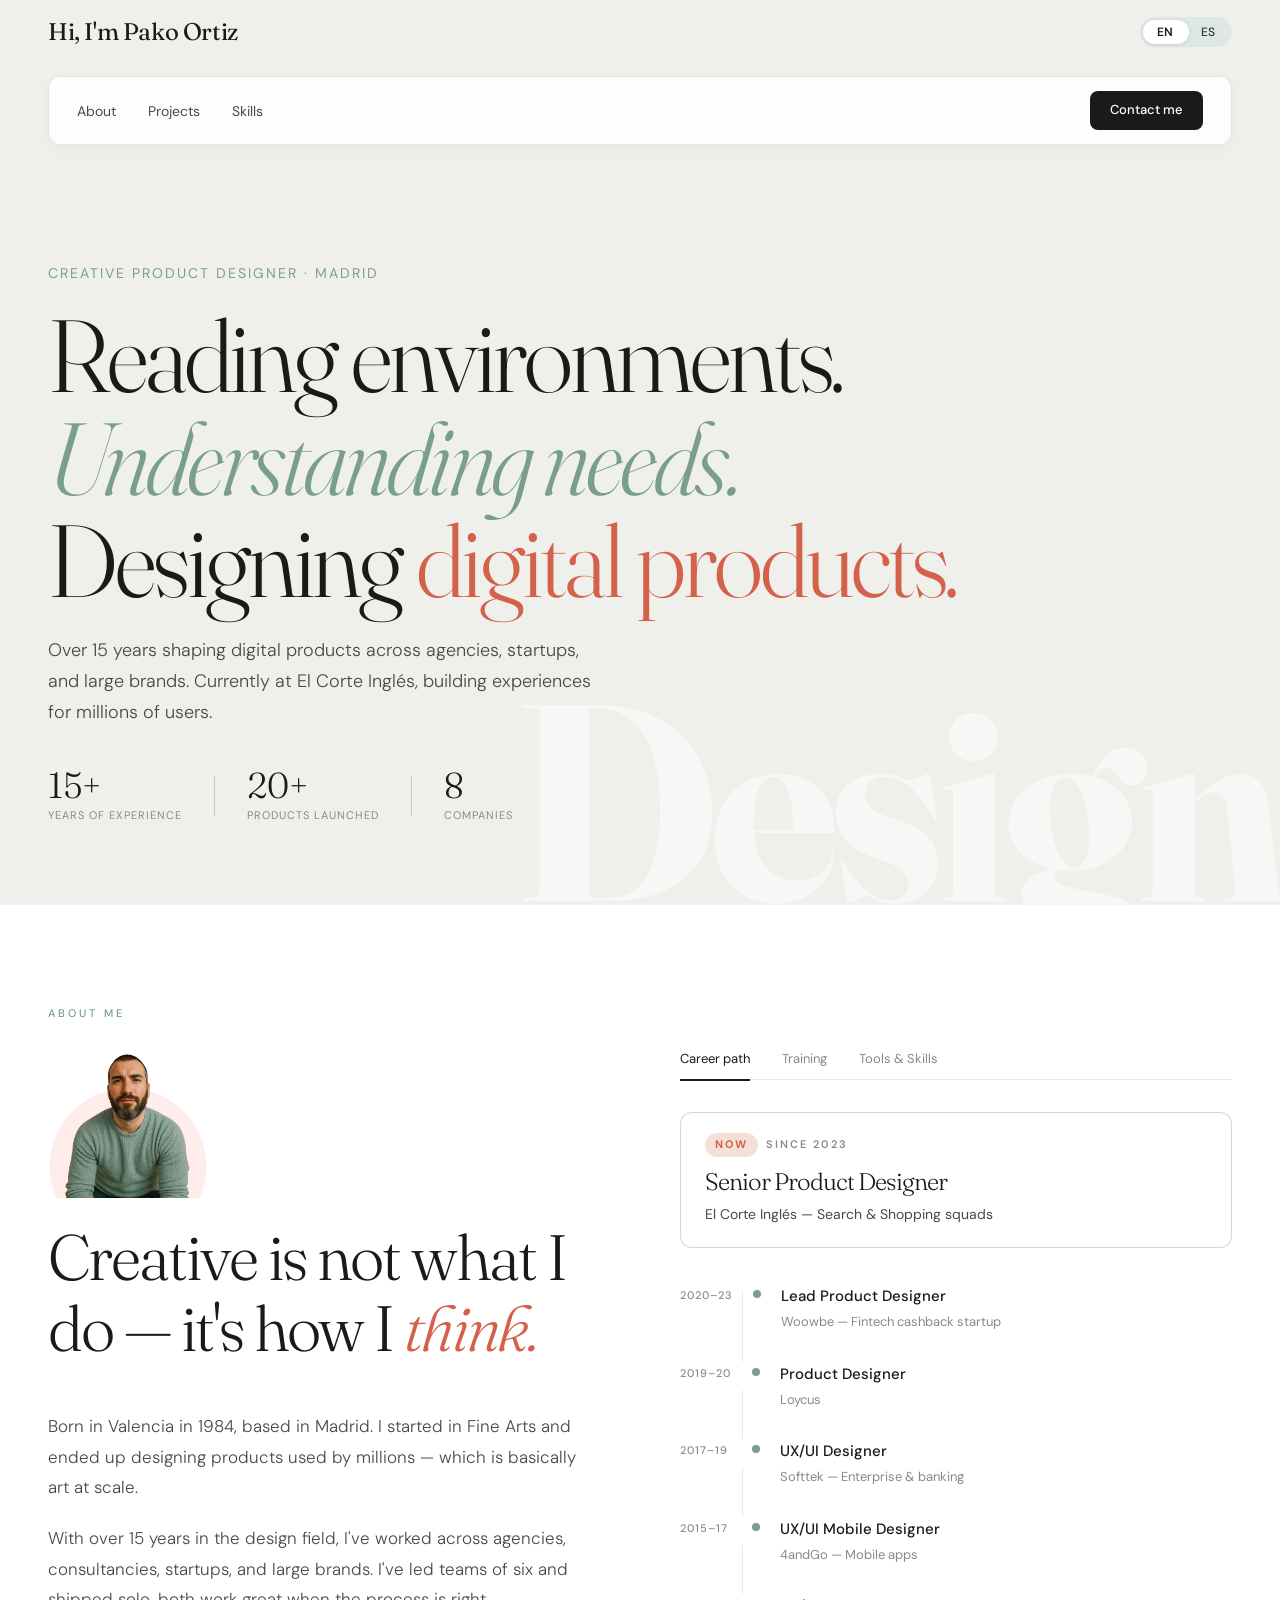
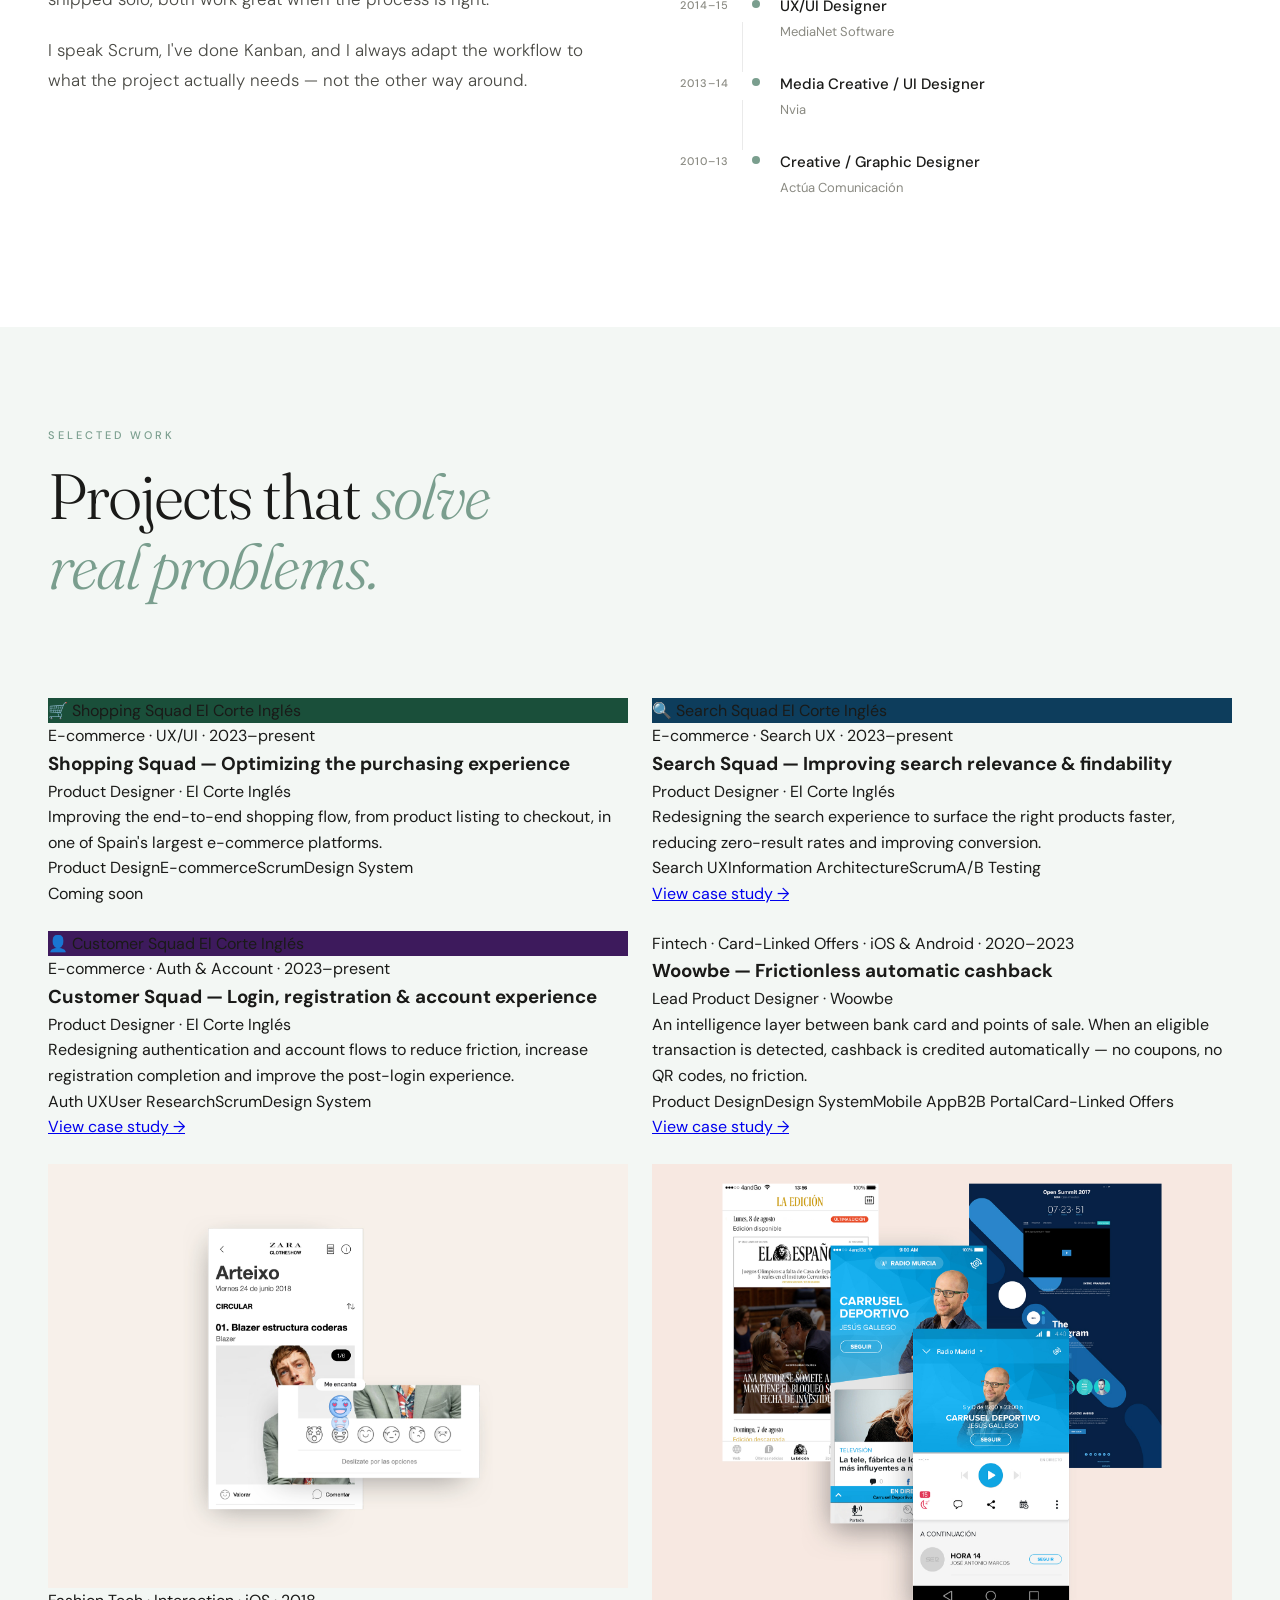
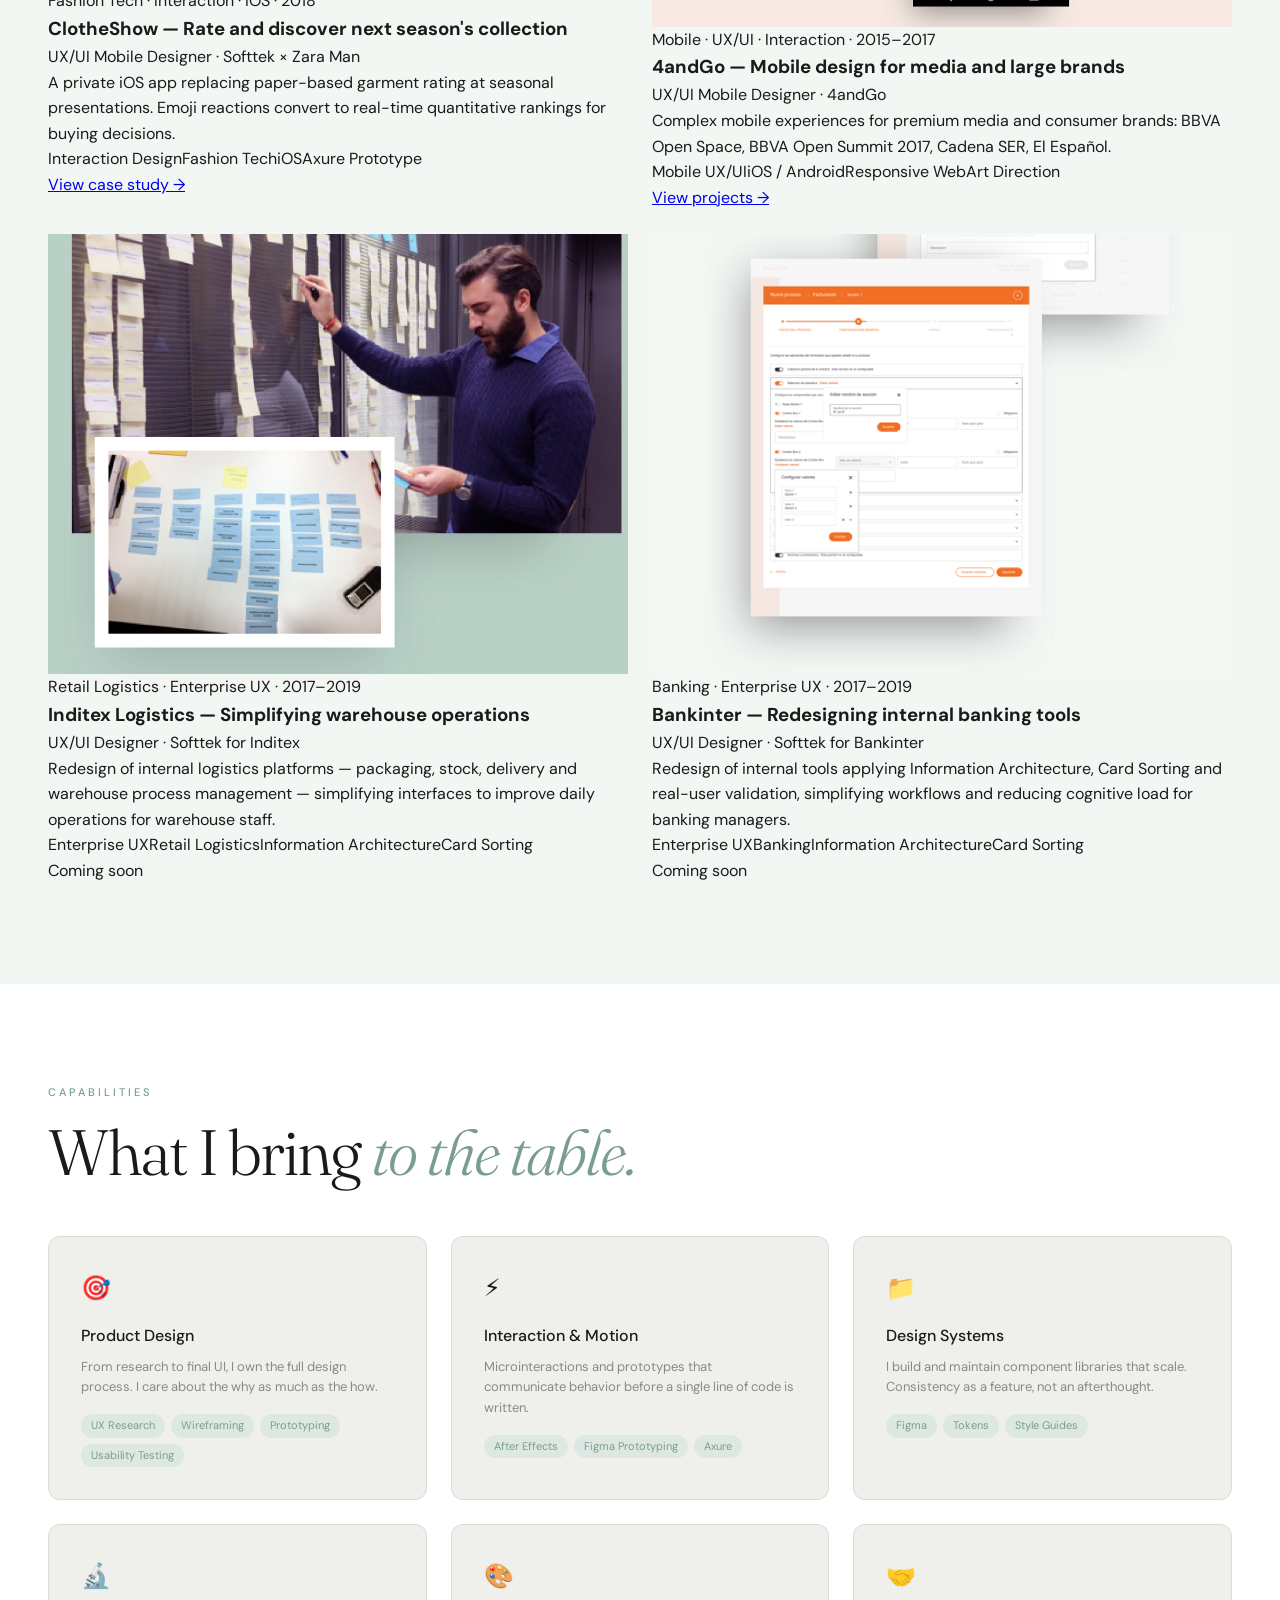
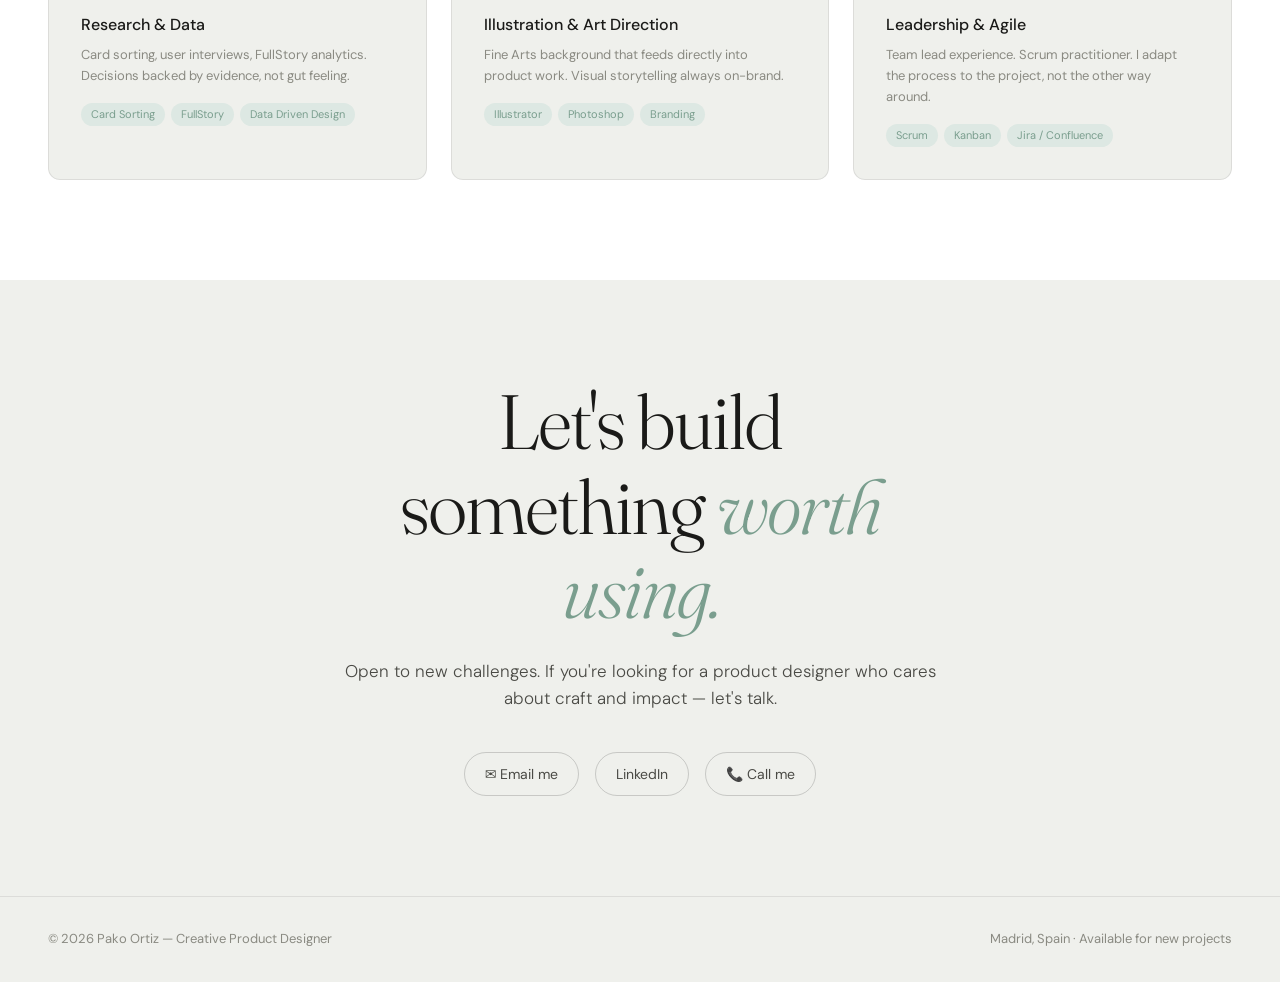
==== commit ce531eb4: "Add files via upload" ====
--- a/index.html
+++ b/index.html
@@ -175,108 +175,123 @@
   </div>
 
   <div class="projects-list">
-  <div class="eci-banner reveal">
-    <div class="eci-banner-inner">
-      <div>
-        <div class="eci-header-row">
-          <span class="eci-label" data-i18n data-en="Currently · Since Oct 2023" data-es="Actualmente · Desde oct 2023">Currently · Since Oct 2023</span>
-          <img src="assets/eci-logo.svg" alt="El Corte Inglés" class="eci-logo" onerror="this.style.display='none'">
-        </div>
-        <h3 class="eci-title" data-i18n-html data-en="El Corte Inglés — <em>Designing at scale</em>" data-es="El Corte Inglés — <em>Diseñando a escala</em>">El Corte Inglés — <em>Designing at scale</em></h3>
-        <p class="eci-desc" data-i18n data-en="Working as a Product Designer within the product design team, embedded in cross-functional squads alongside product managers, engineers, and data analysts. Collaborating in a full agile environment (Scrum) on one of the biggest e-commerce platforms in Spain." data-es="Trabajando como Product Designer dentro del equipo de diseño de producto, integrado en squads multidisciplinares junto a product managers, ingenieros y analistas de datos. Colaborando en un entorno ágil (Scrum) en una de las mayores plataformas de e-commerce de España.">Working as a Product Designer within the product design team, embedded in cross-functional squads alongside product managers, engineers, and data analysts. Collaborating in a full agile environment (Scrum) on one of the biggest e-commerce platforms in Spain.</p>
-      </div>
-      <div class="eci-squads">
-        <div class="eci-squad-item">
-          <div class="eci-squad-icon">🔍</div>
-          <div class="eci-squad-info"><span class="squad-name" data-i18n data-en="Search Squad" data-es="Squad de Búsqueda">Search Squad</span><span class="squad-desc" data-i18n data-en="Improving search relevance & user findability" data-es="Mejorando la relevancia de búsqueda y la localización">Improving search relevance & user findability</span><button class="squad-cs-btn" onclick="openCaseStudy('eci-buscador.html')" data-i18n data-en="Ver case study" data-es="Ver case study">Ver case study</button></div>
-        </div>
-        <div class="eci-squad-item">
-          <div class="eci-squad-icon">🛒</div>
-          <div class="eci-squad-info"><span class="squad-name-row"><span class="squad-name" data-i18n data-en="Shopping Squad" data-es="Squad de Compra">Shopping Squad</span><span class="squad-coming-soon" data-i18n data-en="Coming soon" data-es="Próximamente">Coming soon</span></span><span class="squad-desc" data-i18n data-en="Optimizing the purchasing experience" data-es="Optimizando la experiencia de compra">Optimizing the purchasing experience</span></div>
-        </div>
-        <div class="eci-squad-item">
-          <div class="eci-squad-icon">👤</div>
-          <div class="eci-squad-info"><span class="squad-name" data-i18n data-en="Customer Squad" data-es="Squad de Cliente">Customer Squad</span><span class="squad-desc" data-i18n data-en="Login, registration & account experience" data-es="Login, registro y experiencia de cuenta">Login, registration & account experience</span><button class="squad-cs-btn" onclick="openCaseStudy('eci-login.html')" data-i18n data-en="Ver case study" data-es="Ver case study">Ver case study</button></div>
-        </div>
-      </div>
-    </div>
-  </div>
-  <div class="project-card reveal project-card--linked" onclick="openCaseStudy('woowbe.html')" style="cursor:pointer">
-    <div class="project-visual" style="background:#F2EDE6;min-height:300px;overflow:hidden;position:relative;display:flex;align-items:center">
-      <img src="assets/img_02.webp" alt="Woowbe" style="position:absolute;top:28px;left:28px;z-index:2;width:72px;height:72px;border-radius:18px;flex-shrink:0">
-      <img src="assets/img_03.svg" alt="" style="position:absolute;right:0;bottom:0;height:100%;width:auto;object-fit:contain;object-position:right bottom">
-    </div>
-
-    <div class="project-info">
-      <span class="project-tag" data-i18n data-en="Fintech · Card-Linked Offers · iOS &amp; Android · 2020–2023" data-es="Fintech · Card-Linked Offers · iOS &amp; Android · 2020–2023">Fintech · Card-Linked Offers · iOS &amp; Android · 2020–2023</span>
-      <h3 class="project-title" data-i18n data-en="Woowbe — Frictionless automatic cashback" data-es="Woowbe — Cashback automático sin fricción">Woowbe — Cashback automático sin fricción</h3>
-      <p class="project-company" data-i18n data-en="Lead Product Designer · Woowbe" data-es="Lead Product Designer · Woowbe">Lead Product Designer · Woowbe</p>
-      <div class="story-block"><span class="story-label" data-i18n data-en="The Problem" data-es="El Problema">The Problem</span><p class="story-text" data-i18n data-en="Existing loyalty programmes are fragmented and full of friction for all three ecosystem actors: users lose rewards through complexity, merchants invest without measuring real ROI, and banks lack the technology to build their own programme." data-es="Los programas de fidelización existentes son fragmentados y llenos de fricción para los tres actores: el usuario pierde recompensas por complejidad, el comercio invierte sin medir ROI real y el banco no tiene tecnología para crear un programa propio.">Los programas de fidelización existentes son fragmentados y llenos de fricción para los tres actores: el usuario pierde recompensas por complejidad, el comercio invierte sin medir ROI real y el banco no tiene tecnología para crear un programa propio.</p></div>
-      <div class="story-block"><span class="story-label" data-i18n data-en="The Solution" data-es="La Solución">The Solution</span><p class="story-text" data-i18n data-en="Woowbe acts as an intelligence layer between the bank card and points of sale. When an eligible transaction is detected, cashback is credited automatically — no coupons, no QR codes, no change in payment habits." data-es="Woowbe actúa como capa de inteligencia entre la tarjeta bancaria y los puntos de venta. Cuando se detecta una transacción elegible, el cashback se abona automáticamente — sin cupones, sin QRs, sin cambiar hábitos de pago.">Woowbe actúa como capa de inteligencia entre la tarjeta bancaria y los puntos de venta. Cuando se detecta una transacción elegible, el cashback se abona automáticamente — sin cupones, sin QRs, sin cambiar hábitos de pago.</p></div>
-      <div class="story-block"><span class="story-label" data-i18n data-en="My Role" data-es="Mi Rol">My Role</span><p class="story-text" data-i18n data-en="I led end-to-end design for 3 years: B2C mobile app (iOS &amp; Android), B2B merchant portal, Design System, onboarding and Card-Linking flows, and design management for partner banks." data-es="Lideré el diseño end-to-end durante 3 años: app móvil B2C (iOS &amp; Android), portal B2B para comercios, Design System, flujos de onboarding y Card-Linking, y gestión del diseño para bancos partners.">Lideré el diseño end-to-end durante 3 años: app móvil B2C (iOS &amp; Android), portal B2B para comercios, Design System, flujos de onboarding y Card-Linking, y gestión del diseño para bancos partners.</p></div>
-      <div class="project-tags-row"><span class="project-tag-chip">Product Design</span><span class="project-tag-chip">Design System</span><span class="project-tag-chip">Mobile App</span><span class="project-tag-chip">B2B Portal</span><span class="project-tag-chip">Card-Linked Offers</span><span class="project-tag-chip">User Research</span></div>
-      <a class="case-study-btn" onclick="event.stopPropagation(); openCaseStudy('woowbe.html'); return false;" href="#" data-i18n data-en="View case study →" data-es="Ver case study →">Ver case study →</a>
-    </div>
-  </div>
-  <div class="project-card reveal project-card--linked" onclick="openCaseStudy('4andgo.html')" style="cursor:pointer">
-    <div class="project-visual" style="background:#F2E8E4;overflow:hidden;padding:0">
-      <img src="assets/img_04.jpg" alt="4andGo projects" style="width:100%;height:auto;display:block">
-    </div>
-    <div class="project-info">
-      <span class="project-tag" data-i18n data-en="Mobile · UX/UI · Interaction · 2015–2017" data-es="Mobile · UX/UI · Interacción · 2015–2017">Mobile · UX/UI · Interaction · 2015–2017</span>
-      <h3 class="project-title" data-i18n data-en="4andGo — Mobile design for media and large brands" data-es="4andGo — Diseño mobile para medios y grandes marcas">4andGo — Diseño mobile para medios y grandes marcas</h3>
-      <p class="project-company" data-i18n data-en="UX/UI Mobile Designer · 4andGo" data-es="UX/UI Mobile Designer · 4andGo">UX/UI Mobile Designer · 4andGo</p>
-      <div class="story-block"><span class="story-label" data-i18n data-en="The Challenge" data-es="El Reto">The Challenge</span><p class="story-text" data-i18n data-en="Design complex mobile experiences for large media and consumer brands where interaction design and visual quality had to match premium standards." data-es="Diseñar experiencias mobile complejas para grandes marcas de medios y consumo donde el diseño de interacción y la calidad visual debían estar a la altura del estándar premium de cada marca.">Diseñar experiencias mobile complejas para grandes marcas de medios y consumo donde el diseño de interacción y la calidad visual debían estar a la altura del estándar premium de cada marca.</p></div>
-      <div class="story-block"><span class="story-label" data-i18n data-en="Key Projects" data-es="Proyectos Clave">Proyectos Clave</span><p class="story-text" data-i18n data-en="BBVA Open Space · BBVA Open Summit 2017 · Guía del Ocio App · Cadena SER App · El Español App" data-es="BBVA Open Space · BBVA Open Summit 2017 · App Guía del Ocio · App Cadena SER · App El Español">BBVA Open Space · BBVA Open Summit 2017 · App Guía del Ocio · App Cadena SER · App El Español</p></div>
-      <div class="project-tags-row"><span class="project-tag-chip">Mobile UX/UI</span><span class="project-tag-chip">iOS / Android</span><span class="project-tag-chip">Responsive Web</span><span class="project-tag-chip">Art Direction</span></div>
-      <a class="case-study-btn" onclick="event.stopPropagation(); openCaseStudy('4andgo.html'); return false;" href="#" data-i18n data-en="View projects →" data-es="Ver proyectos →">Ver proyectos →</a>
-    </div>
-  </div>
-
-  <div class="project-card reveal project-card--linked" onclick="openCaseStudy('clotheshow.html')" style="cursor:pointer">
-    <div class="project-visual" style="background:#F7F0E8;overflow:hidden;padding:0">
-      <img src="assets/img_05.jpg" alt="ClotheShow app" style="width:100%;height:auto;display:block">
-    </div>
-    <div class="project-info">
-      <span class="project-tag" data-i18n data-en="Fashion Tech · Interaction · iOS · 2018" data-es="Fashion Tech · Interacción · iOS · 2018">Fashion Tech · Interaction · iOS · 2018</span>
-      <h3 class="project-title" data-i18n data-en="ClotheShow — Rate and discover next season's collection" data-es="ClotheShow — Descubre y valora las prendas de la próxima colección">ClotheShow — Descubre y valora las prendas de la próxima colección</h3>
-      <p class="project-company" data-i18n data-en="UX/UI Mobile Designer · Softtek × Zara Man" data-es="UX/UI Mobile Designer · Softtek × Zara Man">UX/UI Mobile Designer · Softtek × Zara Man</p>
-      <div class="story-block"><span class="story-label" data-i18n data-en="The Problem" data-es="El Problema">The Problem</span><p class="story-text" data-i18n data-en="Each season, Zara Man store managers attended new collection presentations using a PDF on a tablet, rating garments by hand on paper. Notes were collected manually at the end to decide which pieces went to market." data-es="Cada temporada, los responsables de tienda de Zara Man valoraban la nueva colección sobre un PDF en tablet, anotando sus opiniones a mano en papel. Al final de la sesión se recogían las notas para decidir qué prendas saldrían al mercado.">Cada temporada, los responsables de tienda de Zara Man valoraban la nueva colección sobre un PDF en tablet, anotando sus opiniones a mano en papel. Al final de la sesión se recogían las notas para decidir qué prendas saldrían al mercado.</p></div>
-      <div class="story-block"><span class="story-label" data-i18n data-en="The Solution" data-es="La Solución">The Solution</span><p class="story-text" data-i18n data-en="A private iOS app where invited attendees browse the collection as a feed, react to each garment with an emoji-based rating, and leave comments. Reactions convert automatically into quantitative data, generating a real-time ranking of best-rated pieces." data-es="Una app iOS privada donde los asistentes exploran la colección en un feed, reaccionan a cada prenda con valoraciones por emojis y dejan comentarios. Las reacciones se convierten automáticamente en datos cuantitativos, generando un ranking en tiempo real de las prendas mejor valoradas.">Una app iOS privada donde los asistentes exploran la colección en un feed, reaccionan a cada prenda con valoraciones por emojis y dejan comentarios. Las reacciones se convierten automáticamente en datos cuantitativos, generando un ranking en tiempo real de las prendas mejor valoradas.</p></div>
-      <div class="story-block"><span class="story-label" data-i18n data-en="My Role" data-es="Mi Rol">My Role</span><p class="story-text" data-i18n data-en="Designed the full interaction model: the garment feed, the emoji-based reaction mechanic, the detail view, the pre-event waiting screen and the circular content flow. Delivered a fully interactive Axure prototype." data-es="Diseñé el modelo de interacción completo: el feed de prendas, la mecánica de valoración por reacciones, la vista de detalle, la pantalla de espera pre-evento y el flujo circular de contenido. Entregué un prototipo completamente interactivo en Axure.">Diseñé el modelo de interacción completo: el feed de prendas, la mecánica de valoración por reacciones, la vista de detalle, la pantalla de espera pre-evento y el flujo circular de contenido. Entregué un prototipo completamente interactivo en Axure.</p></div>
-      <div class="project-tags-row"><span class="project-tag-chip">Interaction Design</span><span class="project-tag-chip">Fashion Tech</span><span class="project-tag-chip">iOS</span><span class="project-tag-chip">Axure Prototype</span><span class="project-tag-chip">Data-driven Design</span><span class="project-tag-chip">Internal Tool</span></div>
-      <a class="case-study-btn" onclick="event.stopPropagation(); openCaseStudy('clotheshow.html'); return false;" href="#" data-i18n data-en="View case study →" data-es="Ver case study →">Ver case study →</a>
-    </div>
-  </div>
-  <div class="project-card reveal">
-    <div class="project-visual" style="background:#8FBFB0;overflow:hidden;padding:0">
-      <img src="assets/img_06.jpg" alt="Card Sorting session — Inditex Logistics" style="width:100%;height:auto;display:block">
-    </div>
-    <div class="project-info">
-      <span class="project-tag" data-i18n data-en="Retail Logistics · Enterprise UX · 2017–2019" data-es="Logística en Retail · Enterprise UX · 2017–2019">Retail Logistics · Enterprise UX · 2017–2019</span>
-      <h3 class="project-title" data-i18n data-en="Inditex Logistics — Simplifying warehouse operations" data-es="Inditex Logistics — Simplificando las operaciones de almacén">Inditex Logistics — Simplificando las operaciones de almacén</h3>
-      <p class="project-company" data-i18n data-en="UX/UI Designer · Softtek for Inditex" data-es="UX/UI Designer · Softtek para Inditex">UX/UI Designer · Softtek para Inditex</p>
-      <div class="story-block"><span class="story-label" data-i18n data-en="The Problem" data-es="El Problema">The Problem</span><p class="story-text" data-i18n data-en="Internal logistics management tools had been designed by developers and technical profiles, translating all technical complexity directly into the interface and making daily warehouse operations unnecessarily hard for staff." data-es="Las herramientas internas de gestión logística de Inditex tenían interfaces diseñadas por desarrolladores y perfiles técnicos, trasladando toda la complejidad técnica al diseño y haciendo las operaciones diarias innecesariamente difíciles para el personal de almacén.">Las herramientas internas de gestión logística de Inditex tenían interfaces diseñadas por desarrolladores y perfiles técnicos, trasladando toda la complejidad técnica al diseño y haciendo las operaciones diarias innecesariamente difíciles para el personal de almacén.</p></div>
-      <div class="story-block"><span class="story-label" data-i18n data-en="The Solution" data-es="La Solución">The Solution</span><p class="story-text" data-i18n data-en="Redesign of the packaging, stock, delivery and general warehouse process management platforms. Simplified interfaces focusing on task execution flows to improve daily operations." data-es="Rediseño de las plataformas de gestión de empaquetado, stock, repartos y procesos de almacén. Simplificación de interfaces haciendo foco en flujos de ejecución de tareas para mejorar las operaciones diarias.">Rediseño de las plataformas de gestión de empaquetado, stock, repartos y procesos de almacén. Simplificación de interfaces haciendo foco en flujos de ejecución de tareas para mejorar las operaciones diarias.</p></div>
-      <div class="project-tags-row"><span class="project-tag-chip">Enterprise UX</span><span class="project-tag-chip">Retail Logistics</span><span class="project-tag-chip">Information Architecture</span><span class="project-tag-chip">Card Sorting</span><span class="project-tag-chip">Wireframing</span></div>
-      <a class="case-study-btn" disabled data-i18n data-en="Case study coming soon" data-es="Case study próximamente">Case study próximamente</a>
-    </div>
-  </div>
-
-  <div class="project-card reveal">
-    <div class="project-visual" style="background:#ECEEF0;overflow:hidden;padding:0">
-      <img src="assets/img_07.jpg" alt="Bankinter Internal Tool UI" style="width:100%;height:auto;display:block">
-    </div>
-    <div class="project-info">
-      <span class="project-tag" data-i18n data-en="Banking · Enterprise UX · 2017–2019" data-es="Banca · Enterprise UX · 2017–2019">Banking · Enterprise UX · 2017–2019</span>
-      <h3 class="project-title" data-i18n data-en="Bankinter — Redesigning internal banking tools" data-es="Bankinter — Rediseño de herramientas internas bancarias">Bankinter — Rediseño de herramientas internas bancarias</h3>
-      <p class="project-company" data-i18n data-en="UX/UI Designer · Softtek for Bankinter" data-es="UX/UI Designer · Softtek para Bankinter">UX/UI Designer · Softtek para Bankinter</p>
-      <div class="story-block"><span class="story-label" data-i18n data-en="The Problem" data-es="El Problema">The Problem</span><p class="story-text" data-i18n data-en="Internal banking tools had 90s-era interfaces: dense, inconsistent and inaccessible. Managers took twice as long to complete key tasks due to poor information architecture and visual complexity." data-es="Las herramientas internas bancarias tenían interfaces de los años 90: densas, inconsistentes y sin accesibilidad. Los gestores tardaban el doble en completar tareas clave por la mala arquitectura de información y la complejidad visual.">Las herramientas internas bancarias tenían interfaces de los años 90: densas, inconsistentes y sin accesibilidad. Los gestores tardaban el doble en completar tareas clave por la mala arquitectura de información y la complejidad visual.</p></div>
-      <div class="story-block"><span class="story-label" data-i18n data-en="The Solution" data-es="La Solución">The Solution</span><p class="story-text" data-i18n data-en="Redesign of the internal tool applying Information Architecture, Card Sorting and real-user validation before each delivery, simplifying workflows and reducing cognitive load." data-es="Rediseño de la herramienta interna aplicando Arquitectura de Información, Card Sorting y validación con usuarios reales antes de cada entrega, simplificando flujos y reduciendo la carga cognitiva.">Rediseño de la herramienta interna aplicando Arquitectura de Información, Card Sorting y validación con usuarios reales antes de cada entrega, simplificando flujos y reduciendo la carga cognitiva.</p></div>
-      <div class="project-tags-row"><span class="project-tag-chip">Enterprise UX</span><span class="project-tag-chip">Banking</span><span class="project-tag-chip">Information Architecture</span><span class="project-tag-chip">Card Sorting</span><span class="project-tag-chip">Wireframing</span></div>
-      <a class="case-study-btn" disabled data-i18n data-en="Case study coming soon" data-es="Case study próximamente">Case study próximamente</a>
-    </div>
-  </div>
+  <!-- SHOPPING SQUAD — coming soon -->
+  <div class="ph-card reveal ph-card--disabled">
+    <div class="ph-visual" style="background:#1A4F3A;">
+      <span class="ph-squad-label">🛒 Shopping Squad</span>
+      <span class="ph-client-badge">El Corte Inglés</span>
+    </div>
+    <div class="ph-info">
+      <span class="ph-meta" data-i18n data-en="E-commerce · UX/UI · 2023–present" data-es="E-commerce · UX/UI · 2023–presente">E-commerce · UX/UI · 2023–present</span>
+      <h3 class="ph-title" data-i18n data-en="Shopping Squad — Optimizing the purchasing experience" data-es="Shopping Squad — Optimizando la experiencia de compra">Shopping Squad — Optimizing the purchasing experience</h3>
+      <p class="ph-company" data-i18n data-en="Product Designer · El Corte Inglés" data-es="Product Designer · El Corte Inglés">Product Designer · El Corte Inglés</p>
+      <p class="ph-desc" data-i18n data-en="Improving the end-to-end shopping flow, from product listing to checkout, in one of Spain's largest e-commerce platforms." data-es="Mejorando el flujo de compra de extremo a extremo, desde el listado de producto hasta el checkout, en una de las mayores plataformas de e-commerce de España.">Improving the end-to-end shopping flow, from product listing to checkout, in one of Spain's largest e-commerce platforms.</p>
+      <div class="ph-tags-row"><span class="ph-tag-chip">Product Design</span><span class="ph-tag-chip">E-commerce</span><span class="ph-tag-chip">Scrum</span><span class="ph-tag-chip">Design System</span></div>
+      <span class="ph-coming-soon-btn" data-i18n data-en="Coming soon" data-es="Próximamente">Coming soon</span>
+    </div>
+  </div>
+  <!-- SEARCH SQUAD -->
+  <div class="ph-card reveal ph-card--linked" onclick="openCaseStudy('eci-buscador.html')" style="cursor:pointer">
+    <div class="ph-visual" style="background:#0D3D5C;">
+      <span class="ph-squad-label">🔍 Search Squad</span>
+      <span class="ph-client-badge">El Corte Inglés</span>
+    </div>
+    <div class="ph-info">
+      <span class="ph-meta" data-i18n data-en="E-commerce · Search UX · 2023–present" data-es="E-commerce · Search UX · 2023–presente">E-commerce · Search UX · 2023–present</span>
+      <h3 class="ph-title" data-i18n data-en="Search Squad — Improving search relevance & findability" data-es="Search Squad — Mejorando la relevancia de búsqueda y localización">Search Squad — Improving search relevance & findability</h3>
+      <p class="ph-company" data-i18n data-en="Product Designer · El Corte Inglés" data-es="Product Designer · El Corte Inglés">Product Designer · El Corte Inglés</p>
+      <p class="ph-desc" data-i18n data-en="Redesigning the search experience to surface the right products faster, reducing zero-result rates and improving conversion." data-es="Rediseñando la experiencia de búsqueda para mostrar los productos correctos más rápido, reduciendo las tasas de cero resultados y mejorando la conversión.">Redesigning the search experience to surface the right products faster, reducing zero-result rates and improving conversion.</p>
+      <div class="ph-tags-row"><span class="ph-tag-chip">Search UX</span><span class="ph-tag-chip">Information Architecture</span><span class="ph-tag-chip">Scrum</span><span class="ph-tag-chip">A/B Testing</span></div>
+      <a class="ph-cs-btn" onclick="event.stopPropagation(); openCaseStudy('eci-buscador.html'); return false;" href="#" data-i18n data-en="View case study →" data-es="Ver case study →">Ver case study →</a>
+    </div>
+  </div>
+  <!-- CUSTOMER SQUAD -->
+  <div class="ph-card reveal ph-card--linked" onclick="openCaseStudy('eci-login.html')" style="cursor:pointer">
+    <div class="ph-visual" style="background:#3D1A5C;">
+      <span class="ph-squad-label">👤 Customer Squad</span>
+      <span class="ph-client-badge">El Corte Inglés</span>
+    </div>
+    <div class="ph-info">
+      <span class="ph-meta" data-i18n data-en="E-commerce · Auth & Account · 2023–present" data-es="E-commerce · Auth & Cuenta · 2023–presente">E-commerce · Auth & Account · 2023–present</span>
+      <h3 class="ph-title" data-i18n data-en="Customer Squad — Login, registration & account experience" data-es="Customer Squad — Login, registro y experiencia de cuenta">Customer Squad — Login, registration & account experience</h3>
+      <p class="ph-company" data-i18n data-en="Product Designer · El Corte Inglés" data-es="Product Designer · El Corte Inglés">Product Designer · El Corte Inglés</p>
+      <p class="ph-desc" data-i18n data-en="Redesigning authentication and account flows to reduce friction, increase registration completion and improve the post-login experience." data-es="Rediseñando los flujos de autenticación y cuenta para reducir la fricción, aumentar la tasa de registro y mejorar la experiencia post-login.">Redesigning authentication and account flows to reduce friction, increase registration completion and improve the post-login experience.</p>
+      <div class="ph-tags-row"><span class="ph-tag-chip">Auth UX</span><span class="ph-tag-chip">User Research</span><span class="ph-tag-chip">Scrum</span><span class="ph-tag-chip">Design System</span></div>
+      <a class="ph-cs-btn" onclick="event.stopPropagation(); openCaseStudy('eci-login.html'); return false;" href="#" data-i18n data-en="View case study →" data-es="Ver case study →">Ver case study →</a>
+    </div>
+  </div>
+  <!-- WOOWBE -->
+  <div class="ph-card reveal ph-card--linked" onclick="openCaseStudy('woowbe.html')" style="cursor:pointer">
+    <div class="ph-visual" style="background:#F2EDE6;position:relative;overflow:hidden;">
+      <img src="assets/img_02.webp" alt="Woowbe" style="position:absolute;top:24px;left:24px;width:64px;height:64px;border-radius:16px;z-index:2;">
+      <img src="assets/img_03.svg" alt="" style="position:absolute;right:0;bottom:0;height:100%;width:auto;object-fit:contain;object-position:right bottom;">
+    </div>
+    <div class="ph-info">
+      <span class="ph-meta" data-i18n data-en="Fintech · Card-Linked Offers · iOS & Android · 2020–2023" data-es="Fintech · Card-Linked Offers · iOS & Android · 2020–2023">Fintech · Card-Linked Offers · iOS & Android · 2020–2023</span>
+      <h3 class="ph-title" data-i18n data-en="Woowbe — Frictionless automatic cashback" data-es="Woowbe — Cashback automático sin fricción">Woowbe — Cashback automático sin fricción</h3>
+      <p class="ph-company" data-i18n data-en="Lead Product Designer · Woowbe" data-es="Lead Product Designer · Woowbe">Lead Product Designer · Woowbe</p>
+      <p class="ph-desc" data-i18n data-en="An intelligence layer between bank card and points of sale. When an eligible transaction is detected, cashback is credited automatically — no coupons, no QR codes, no friction." data-es="Una capa de inteligencia entre la tarjeta bancaria y los puntos de venta. Cuando se detecta una transacción elegible, el cashback se abona automáticamente — sin cupones, sin QRs, sin fricción.">An intelligence layer between bank card and points of sale. When an eligible transaction is detected, cashback is credited automatically — no coupons, no QR codes, no friction.</p>
+      <div class="ph-tags-row"><span class="ph-tag-chip">Product Design</span><span class="ph-tag-chip">Design System</span><span class="ph-tag-chip">Mobile App</span><span class="ph-tag-chip">B2B Portal</span><span class="ph-tag-chip">Card-Linked Offers</span></div>
+      <a class="ph-cs-btn" onclick="event.stopPropagation(); openCaseStudy('woowbe.html'); return false;" href="#" data-i18n data-en="View case study →" data-es="Ver case study →">Ver case study →</a>
+    </div>
+  </div>
+  <!-- CLOTHESHOW -->
+  <div class="ph-card reveal ph-card--linked" onclick="openCaseStudy('clotheshow.html')" style="cursor:pointer">
+    <div class="ph-visual" style="background:#F7F0E8;overflow:hidden;padding:0;">
+      <img src="assets/img_05.jpg" alt="ClotheShow app" style="width:100%;height:100%;object-fit:cover;display:block;">
+    </div>
+    <div class="ph-info">
+      <span class="ph-meta" data-i18n data-en="Fashion Tech · Interaction · iOS · 2018" data-es="Fashion Tech · Interacción · iOS · 2018">Fashion Tech · Interaction · iOS · 2018</span>
+      <h3 class="ph-title" data-i18n data-en="ClotheShow — Rate and discover next season's collection" data-es="ClotheShow — Descubre y valora las prendas de la próxima colección">ClotheShow — Rate and discover next season's collection</h3>
+      <p class="ph-company" data-i18n data-en="UX/UI Mobile Designer · Softtek × Zara Man" data-es="UX/UI Mobile Designer · Softtek × Zara Man">UX/UI Mobile Designer · Softtek × Zara Man</p>
+      <p class="ph-desc" data-i18n data-en="A private iOS app replacing paper-based garment rating at seasonal presentations. Emoji reactions convert to real-time quantitative rankings for buying decisions." data-es="Una app iOS privada que sustituye la valoración de prendas en papel en las presentaciones de temporada. Las reacciones emoji se convierten en rankings cuantitativos en tiempo real para las decisiones de compra.">A private iOS app replacing paper-based garment rating at seasonal presentations. Emoji reactions convert to real-time quantitative rankings for buying decisions.</p>
+      <div class="ph-tags-row"><span class="ph-tag-chip">Interaction Design</span><span class="ph-tag-chip">Fashion Tech</span><span class="ph-tag-chip">iOS</span><span class="ph-tag-chip">Axure Prototype</span></div>
+      <a class="ph-cs-btn" onclick="event.stopPropagation(); openCaseStudy('clotheshow.html'); return false;" href="#" data-i18n data-en="View case study →" data-es="Ver case study →">Ver case study →</a>
+    </div>
+  </div>
+  <!-- 4ANDGO -->
+  <div class="ph-card reveal ph-card--linked" onclick="openCaseStudy('4andgo.html')" style="cursor:pointer">
+    <div class="ph-visual" style="background:#F2E8E4;overflow:hidden;padding:0;">
+      <img src="assets/img_04.jpg" alt="4andGo projects" style="width:100%;height:100%;object-fit:cover;display:block;">
+    </div>
+    <div class="ph-info">
+      <span class="ph-meta" data-i18n data-en="Mobile · UX/UI · Interaction · 2015–2017" data-es="Mobile · UX/UI · Interacción · 2015–2017">Mobile · UX/UI · Interaction · 2015–2017</span>
+      <h3 class="ph-title" data-i18n data-en="4andGo — Mobile design for media and large brands" data-es="4andGo — Diseño mobile para medios y grandes marcas">4andGo — Mobile design for media and large brands</h3>
+      <p class="ph-company" data-i18n data-en="UX/UI Mobile Designer · 4andGo" data-es="UX/UI Mobile Designer · 4andGo">UX/UI Mobile Designer · 4andGo</p>
+      <p class="ph-desc" data-i18n data-en="Complex mobile experiences for premium media and consumer brands: BBVA Open Space, BBVA Open Summit 2017, Cadena SER, El Español." data-es="Experiencias mobile complejas para grandes marcas de medios y consumo: BBVA Open Space, BBVA Open Summit 2017, Cadena SER, El Español.">Complex mobile experiences for premium media and consumer brands: BBVA Open Space, BBVA Open Summit 2017, Cadena SER, El Español.</p>
+      <div class="ph-tags-row"><span class="ph-tag-chip">Mobile UX/UI</span><span class="ph-tag-chip">iOS / Android</span><span class="ph-tag-chip">Responsive Web</span><span class="ph-tag-chip">Art Direction</span></div>
+      <a class="ph-cs-btn" onclick="event.stopPropagation(); openCaseStudy('4andgo.html'); return false;" href="#" data-i18n data-en="View projects →" data-es="Ver proyectos →">Ver proyectos →</a>
+    </div>
+  </div>
+  <!-- INDITEX LOGISTICS -->
+  <div class="ph-card reveal ph-card--disabled">
+    <div class="ph-visual" style="background:#8FBFB0;overflow:hidden;padding:0;">
+      <img src="assets/img_06.jpg" alt="Inditex Logistics" style="width:100%;height:100%;object-fit:cover;display:block;">
+    </div>
+    <div class="ph-info">
+      <span class="ph-meta" data-i18n data-en="Retail Logistics · Enterprise UX · 2017–2019" data-es="Logística en Retail · Enterprise UX · 2017–2019">Retail Logistics · Enterprise UX · 2017–2019</span>
+      <h3 class="ph-title" data-i18n data-en="Inditex Logistics — Simplifying warehouse operations" data-es="Inditex Logistics — Simplificando las operaciones de almacén">Inditex Logistics — Simplifying warehouse operations</h3>
+      <p class="ph-company" data-i18n data-en="UX/UI Designer · Softtek for Inditex" data-es="UX/UI Designer · Softtek para Inditex">UX/UI Designer · Softtek para Inditex</p>
+      <p class="ph-desc" data-i18n data-en="Redesign of internal logistics platforms — packaging, stock, delivery and warehouse process management — simplifying interfaces to improve daily operations for warehouse staff." data-es="Rediseño de plataformas internas de logística — empaquetado, stock, repartos y gestión de procesos de almacén — simplificando interfaces para mejorar las operaciones diarias del personal.">Redesign of internal logistics platforms — packaging, stock, delivery and warehouse process management — simplifying interfaces to improve daily operations for warehouse staff.</p>
+      <div class="ph-tags-row"><span class="ph-tag-chip">Enterprise UX</span><span class="ph-tag-chip">Retail Logistics</span><span class="ph-tag-chip">Information Architecture</span><span class="ph-tag-chip">Card Sorting</span></div>
+      <span class="ph-coming-soon-btn" data-i18n data-en="Coming soon" data-es="Próximamente">Coming soon</span>
+    </div>
+  </div>
+  <!-- BANKINTER -->
+  <div class="ph-card reveal ph-card--disabled">
+    <div class="ph-visual" style="background:#ECEEF0;overflow:hidden;padding:0;">
+      <img src="assets/img_07.jpg" alt="Bankinter Internal Tool" style="width:100%;height:100%;object-fit:cover;display:block;">
+    </div>
+    <div class="ph-info">
+      <span class="ph-meta" data-i18n data-en="Banking · Enterprise UX · 2017–2019" data-es="Banca · Enterprise UX · 2017–2019">Banking · Enterprise UX · 2017–2019</span>
+      <h3 class="ph-title" data-i18n data-en="Bankinter — Redesigning internal banking tools" data-es="Bankinter — Rediseño de herramientas internas bancarias">Bankinter — Redesigning internal banking tools</h3>
+      <p class="ph-company" data-i18n data-en="UX/UI Designer · Softtek for Bankinter" data-es="UX/UI Designer · Softtek para Bankinter">UX/UI Designer · Softtek para Bankinter</p>
+      <p class="ph-desc" data-i18n data-en="Redesign of internal tools applying Information Architecture, Card Sorting and real-user validation, simplifying workflows and reducing cognitive load for banking managers." data-es="Rediseño de herramientas internas aplicando Arquitectura de Información, Card Sorting y validación con usuarios reales, simplificando flujos y reduciendo la carga cognitiva para los gestores bancarios.">Redesign of internal tools applying Information Architecture, Card Sorting and real-user validation, simplifying workflows and reducing cognitive load for banking managers.</p>
+      <div class="ph-tags-row"><span class="ph-tag-chip">Enterprise UX</span><span class="ph-tag-chip">Banking</span><span class="ph-tag-chip">Information Architecture</span><span class="ph-tag-chip">Card Sorting</span></div>
+      <span class="ph-coming-soon-btn" data-i18n data-en="Coming soon" data-es="Próximamente">Coming soon</span>
+    </div>
+  </div>
+
 
   </div><!-- /projects-list -->
 
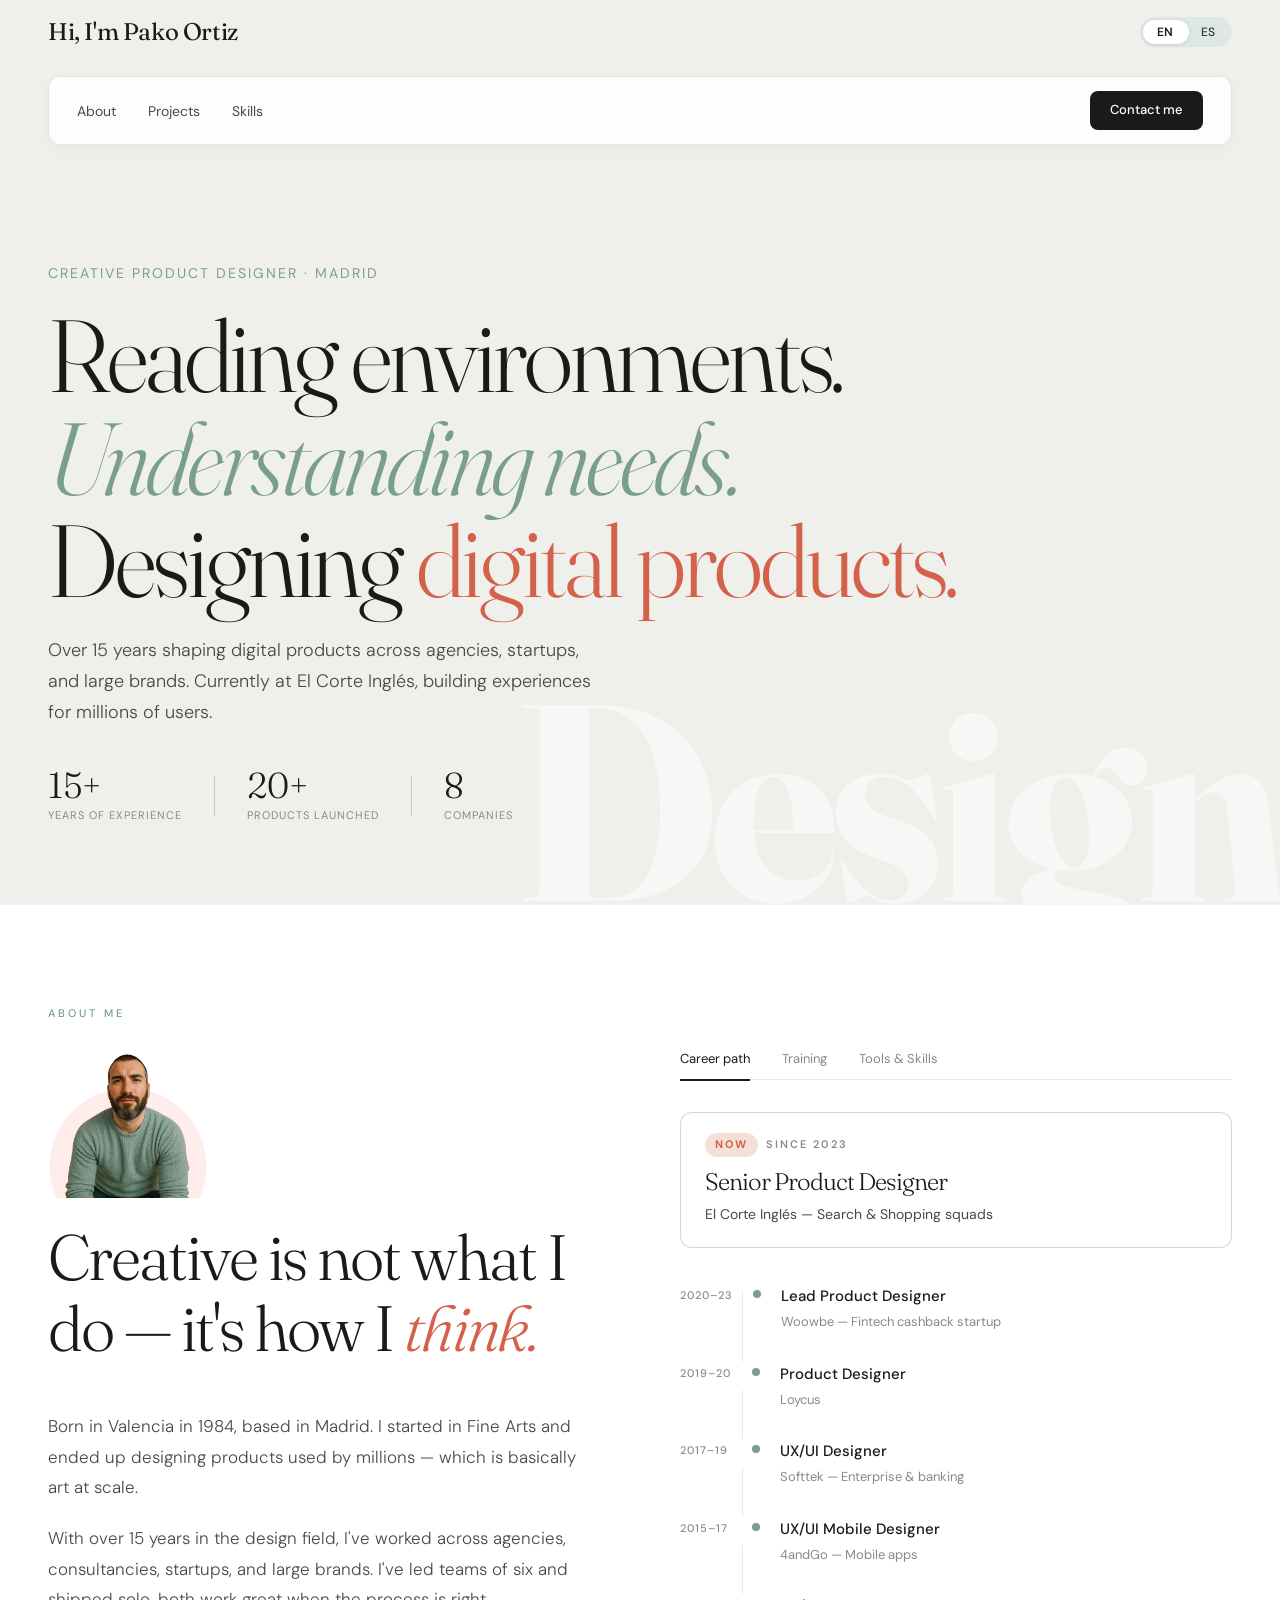
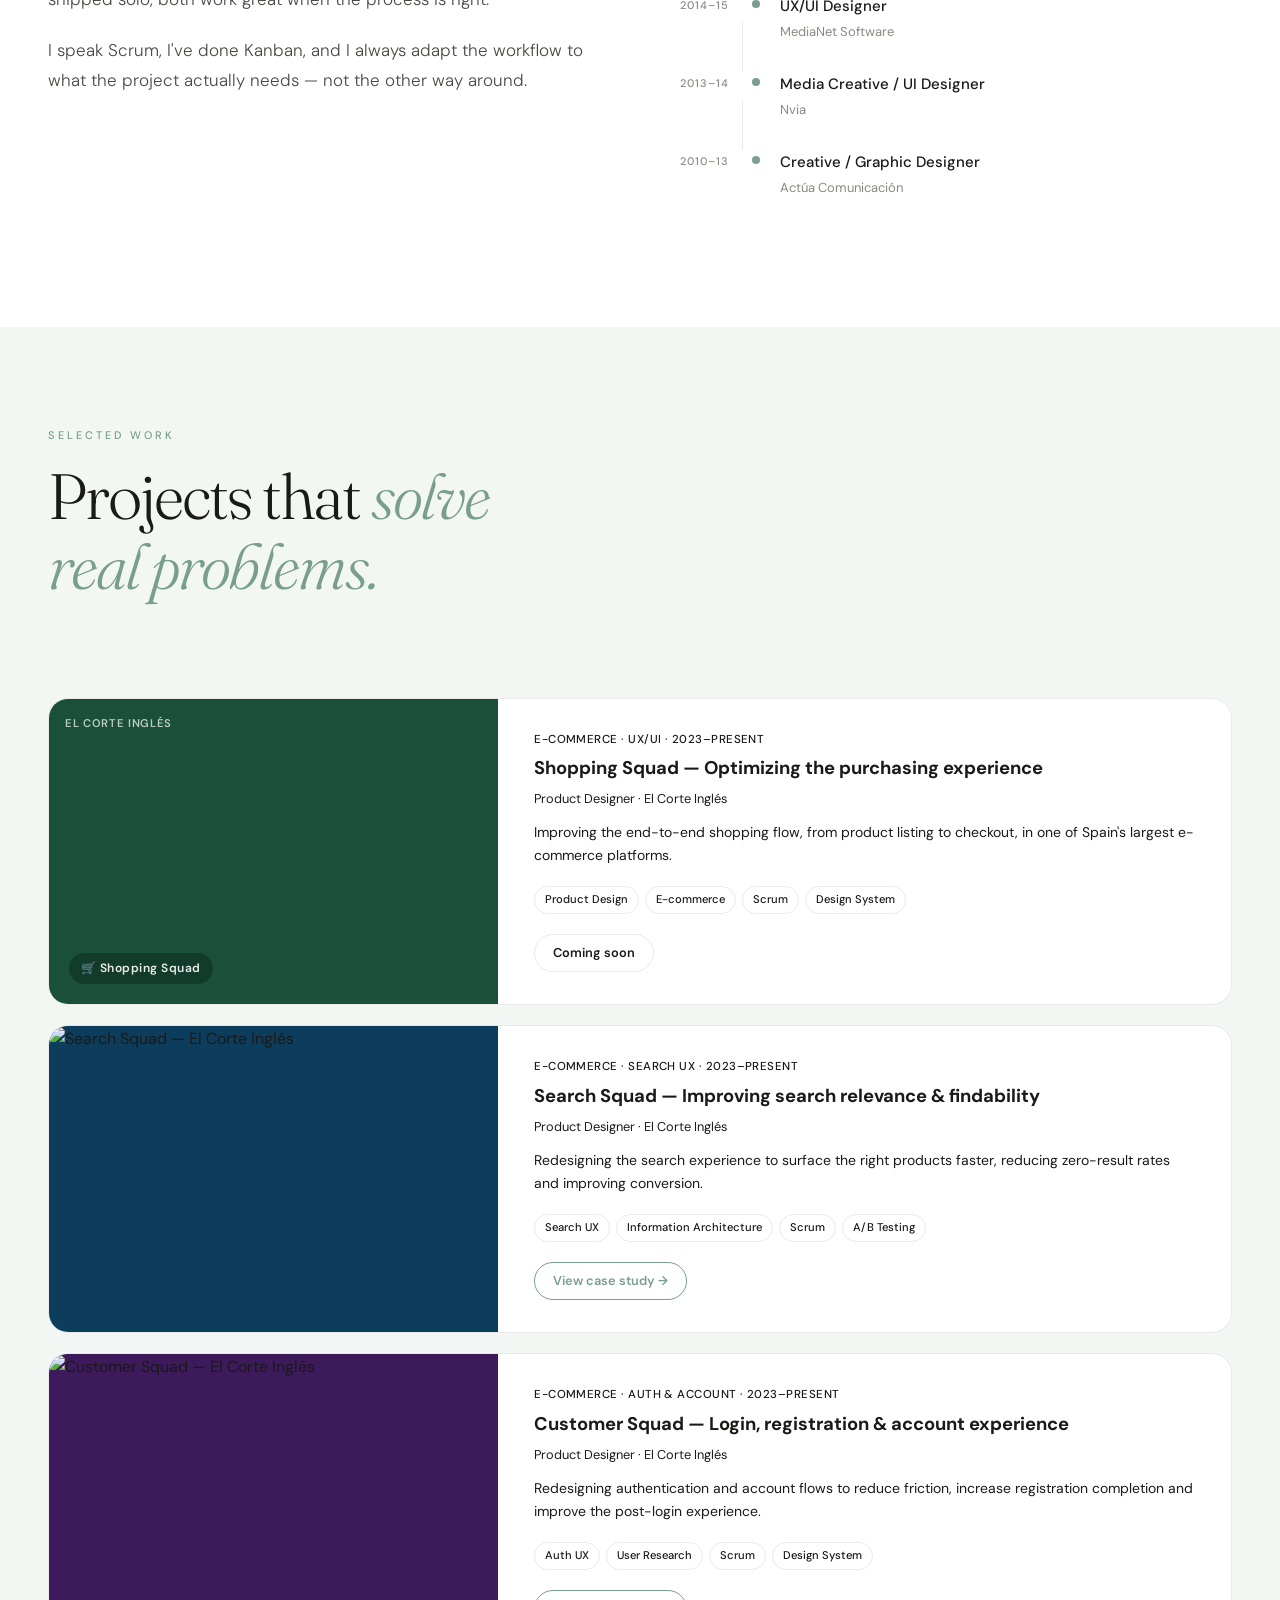
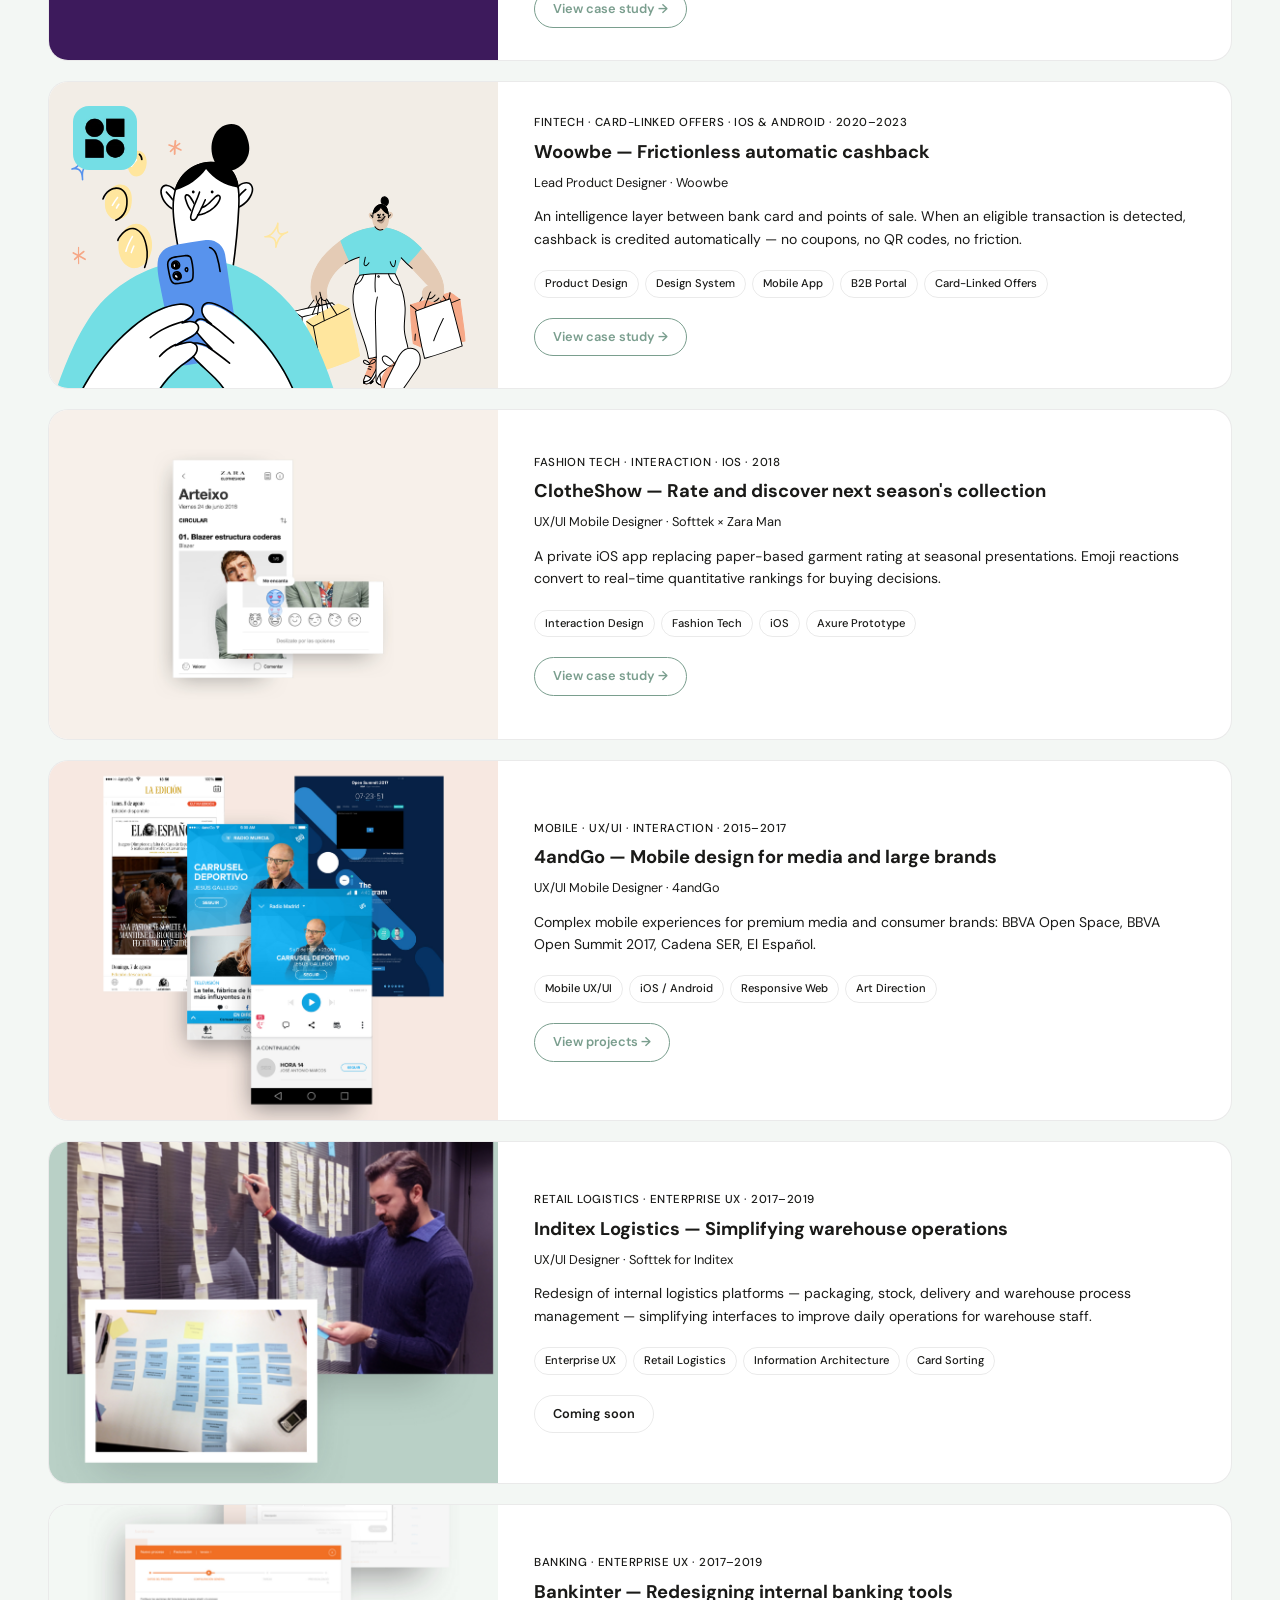
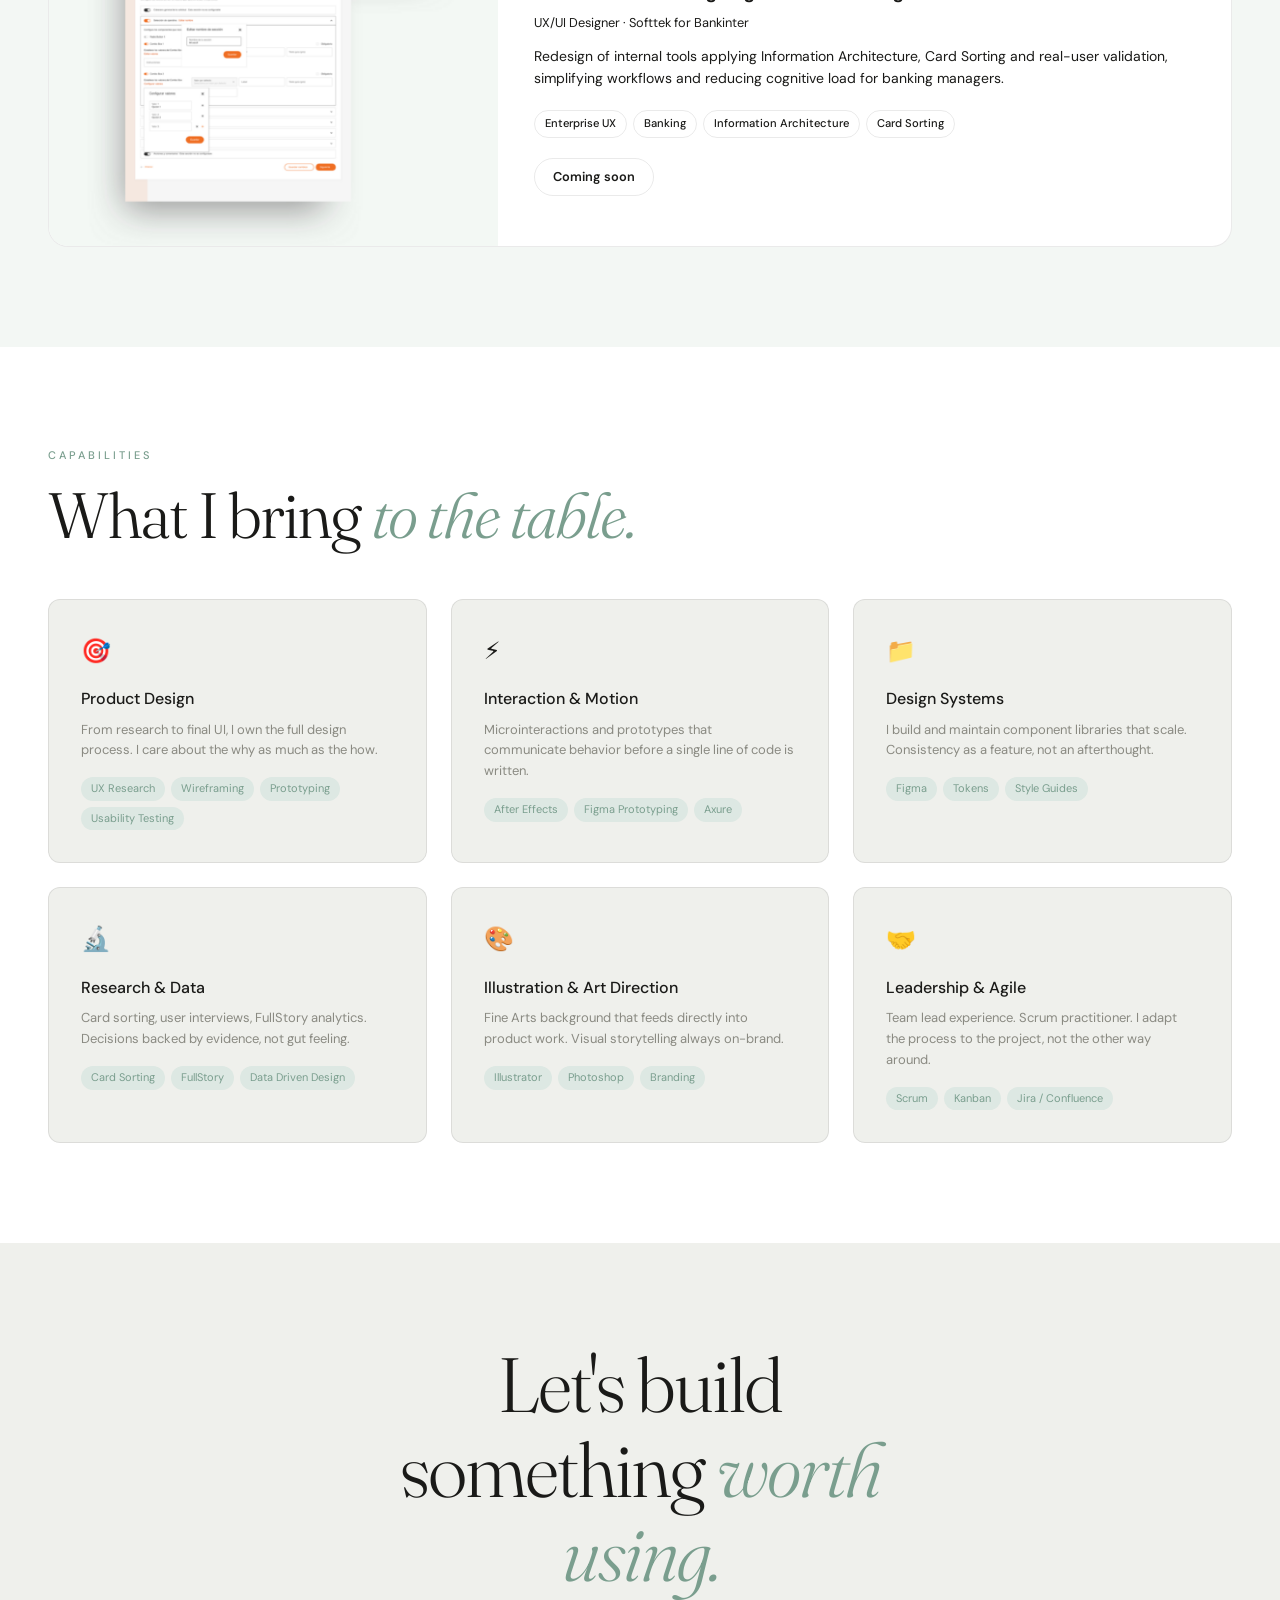
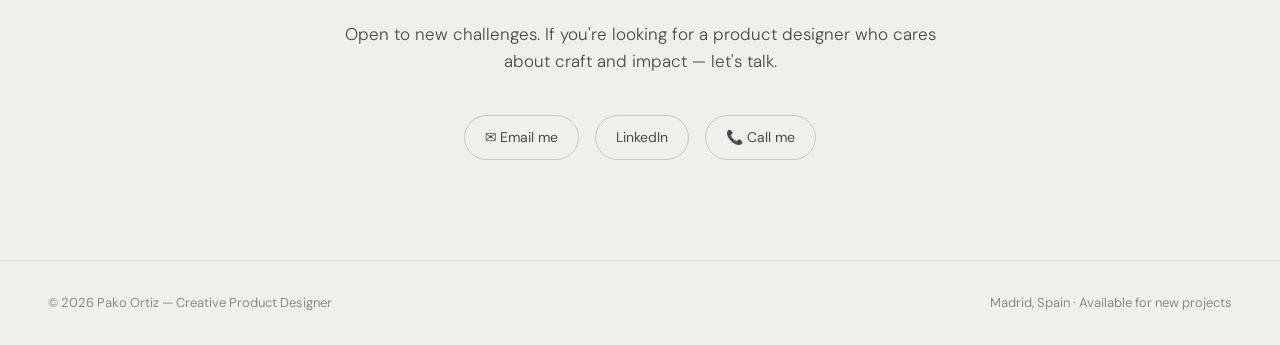
==== commit 771c8cf0: "Add files via upload" ====
--- a/index.html
+++ b/index.html
@@ -192,9 +192,8 @@
   </div>
   <!-- SEARCH SQUAD -->
   <div class="ph-card reveal ph-card--linked" onclick="openCaseStudy('eci-buscador.html')" style="cursor:pointer">
-    <div class="ph-visual" style="background:#0D3D5C;">
-      <span class="ph-squad-label">🔍 Search Squad</span>
-      <span class="ph-client-badge">El Corte Inglés</span>
+    <div class="ph-visual" style="background:#0D3D5C;overflow:hidden;padding:0;">
+      <img src="assets/img_09.jpg" alt="Search Squad — El Corte Inglés" style="width:100%;height:100%;object-fit:cover;display:block;">
     </div>
     <div class="ph-info">
       <span class="ph-meta" data-i18n data-en="E-commerce · Search UX · 2023–present" data-es="E-commerce · Search UX · 2023–presente">E-commerce · Search UX · 2023–present</span>
@@ -207,9 +206,8 @@
   </div>
   <!-- CUSTOMER SQUAD -->
   <div class="ph-card reveal ph-card--linked" onclick="openCaseStudy('eci-login.html')" style="cursor:pointer">
-    <div class="ph-visual" style="background:#3D1A5C;">
-      <span class="ph-squad-label">👤 Customer Squad</span>
-      <span class="ph-client-badge">El Corte Inglés</span>
+    <div class="ph-visual" style="background:#3D1A5C;overflow:hidden;padding:0;">
+      <img src="assets/img_08.jpg" alt="Customer Squad — El Corte Inglés" style="width:100%;height:100%;object-fit:cover;display:block;">
     </div>
     <div class="ph-info">
       <span class="ph-meta" data-i18n data-en="E-commerce · Auth & Account · 2023–present" data-es="E-commerce · Auth & Cuenta · 2023–presente">E-commerce · Auth & Account · 2023–present</span>
--- a/assets/style.css
+++ b/assets/style.css
@@ -110,9 +110,6 @@
 .projects{background:#F3F7F4}
 .projects-header{display:flex;align-items:flex-end;justify-content:space-between;margin-bottom:48px}
 .projects-list{display:flex;flex-direction:column;gap:24px}
-.projects-list .eci-banner{grid-column:1/-1}
-@media(min-width:1024px){.projects-list{display:grid;grid-template-columns:1fr 1fr;gap:24px}}
-@media(min-width:1400px){.projects-list{grid-template-columns:1fr 1fr 1fr}}
 .project-card{display:flex;flex-direction:column;background:var(--white);border-radius:var(--radius-lg);overflow:hidden;border:1px solid var(--border);transition:transform var(--dur-slow) var(--ease-spring),box-shadow var(--dur-slow) var(--ease-out-smooth),border-color var(--dur-mid) var(--ease-out-smooth)}
 @media(hover:hover){.project-card--linked:hover{transform:translateY(-6px) scale(1.005);box-shadow:0 24px 64px rgba(0,0,0,.1);border-color:var(--border-strong)}}
 .project-card.reverse{flex-direction:column}
@@ -261,3 +258,28 @@
 .img-lightbox-inner img{display:block;max-width:100%;max-height:calc(100vh - 80px);border-radius:12px;box-shadow:0 32px 80px rgba(0,0,0,.4)}
 .img-lightbox-close{position:absolute;top:-14px;right:-14px;width:32px;height:32px;border-radius:50%;background:#fff;border:none;display:flex;align-items:center;justify-content:center;cursor:pointer;color:#1a1a18;box-shadow:0 4px 16px rgba(0,0,0,.2);transition:transform var(--dur-mid) var(--ease-spring)}
 .img-lightbox-close:hover{transform:scale(1.15) rotate(90deg)}
+
+/* ── Horizontal project cards (ph-card) ── */
+.projects-list{display:flex;flex-direction:column;gap:20px}
+.ph-card{display:flex;flex-direction:row;background:var(--white);border-radius:var(--radius-lg);overflow:hidden;border:1px solid var(--border);transition:transform var(--dur-slow) var(--ease-spring),box-shadow var(--dur-slow) var(--ease-out-smooth),border-color var(--dur-mid) var(--ease-out-smooth)}
+.ph-card--disabled{opacity:.55;pointer-events:none}
+@media(hover:hover){.ph-card--linked:hover{transform:translateY(-4px) scale(1.003);box-shadow:0 20px 56px rgba(0,0,0,.09);border-color:var(--border-strong)}}
+.ph-visual{flex:0 0 38%;min-height:240px;position:relative;display:flex;align-items:center;justify-content:center;overflow:hidden}
+.ph-squad-label{position:absolute;bottom:20px;left:20px;font-size:.75rem;font-weight:600;letter-spacing:.04em;color:rgba(255,255,255,.9);background:rgba(0,0,0,.25);padding:6px 12px;border-radius:100px;backdrop-filter:blur(6px)}
+.ph-client-badge{position:absolute;top:16px;left:16px;font-size:.7rem;font-weight:600;letter-spacing:.06em;text-transform:uppercase;color:rgba(255,255,255,.7)}
+.ph-info{flex:1;padding:32px 36px;display:flex;flex-direction:column;justify-content:center;gap:8px}
+.ph-meta{font-size:.72rem;font-weight:500;letter-spacing:.04em;color:var(--ink-muted);text-transform:uppercase}
+.ph-title{font-size:1.15rem;font-weight:700;color:var(--ink);line-height:1.3;margin:0}
+.ph-company{font-size:.8rem;color:var(--ink-muted);margin:0}
+.ph-desc{font-size:.875rem;color:var(--ink-secondary);line-height:1.6;margin:4px 0 8px}
+.ph-tags-row{display:flex;flex-wrap:wrap;gap:6px;margin-top:4px}
+.ph-tag-chip{font-size:.7rem;font-weight:500;padding:4px 10px;border-radius:100px;background:var(--surface);color:var(--ink-secondary);border:1px solid var(--border)}
+.ph-cs-btn{align-self:flex-start;margin-top:12px;font-size:.8rem;font-weight:600;color:var(--sage);text-decoration:none;padding:8px 18px;border-radius:100px;border:1.5px solid var(--sage);background:transparent;cursor:pointer;transition:background var(--dur-mid) var(--ease-out-smooth),color var(--dur-mid) var(--ease-out-smooth),transform var(--dur-mid) var(--ease-spring)}
+@media(hover:hover){.ph-cs-btn:hover{background:var(--sage);color:var(--white);transform:translateY(-2px)}}
+.ph-coming-soon-btn{align-self:flex-start;margin-top:12px;font-size:.8rem;font-weight:600;color:var(--ink-muted);padding:8px 18px;border-radius:100px;border:1.5px solid var(--border);background:transparent}
+@media(max-width:768px){
+  .ph-card{flex-direction:column}
+  .ph-visual{flex:none;min-height:180px;width:100%}
+  .ph-info{padding:24px 20px}
+  .ph-title{font-size:1rem}
+}
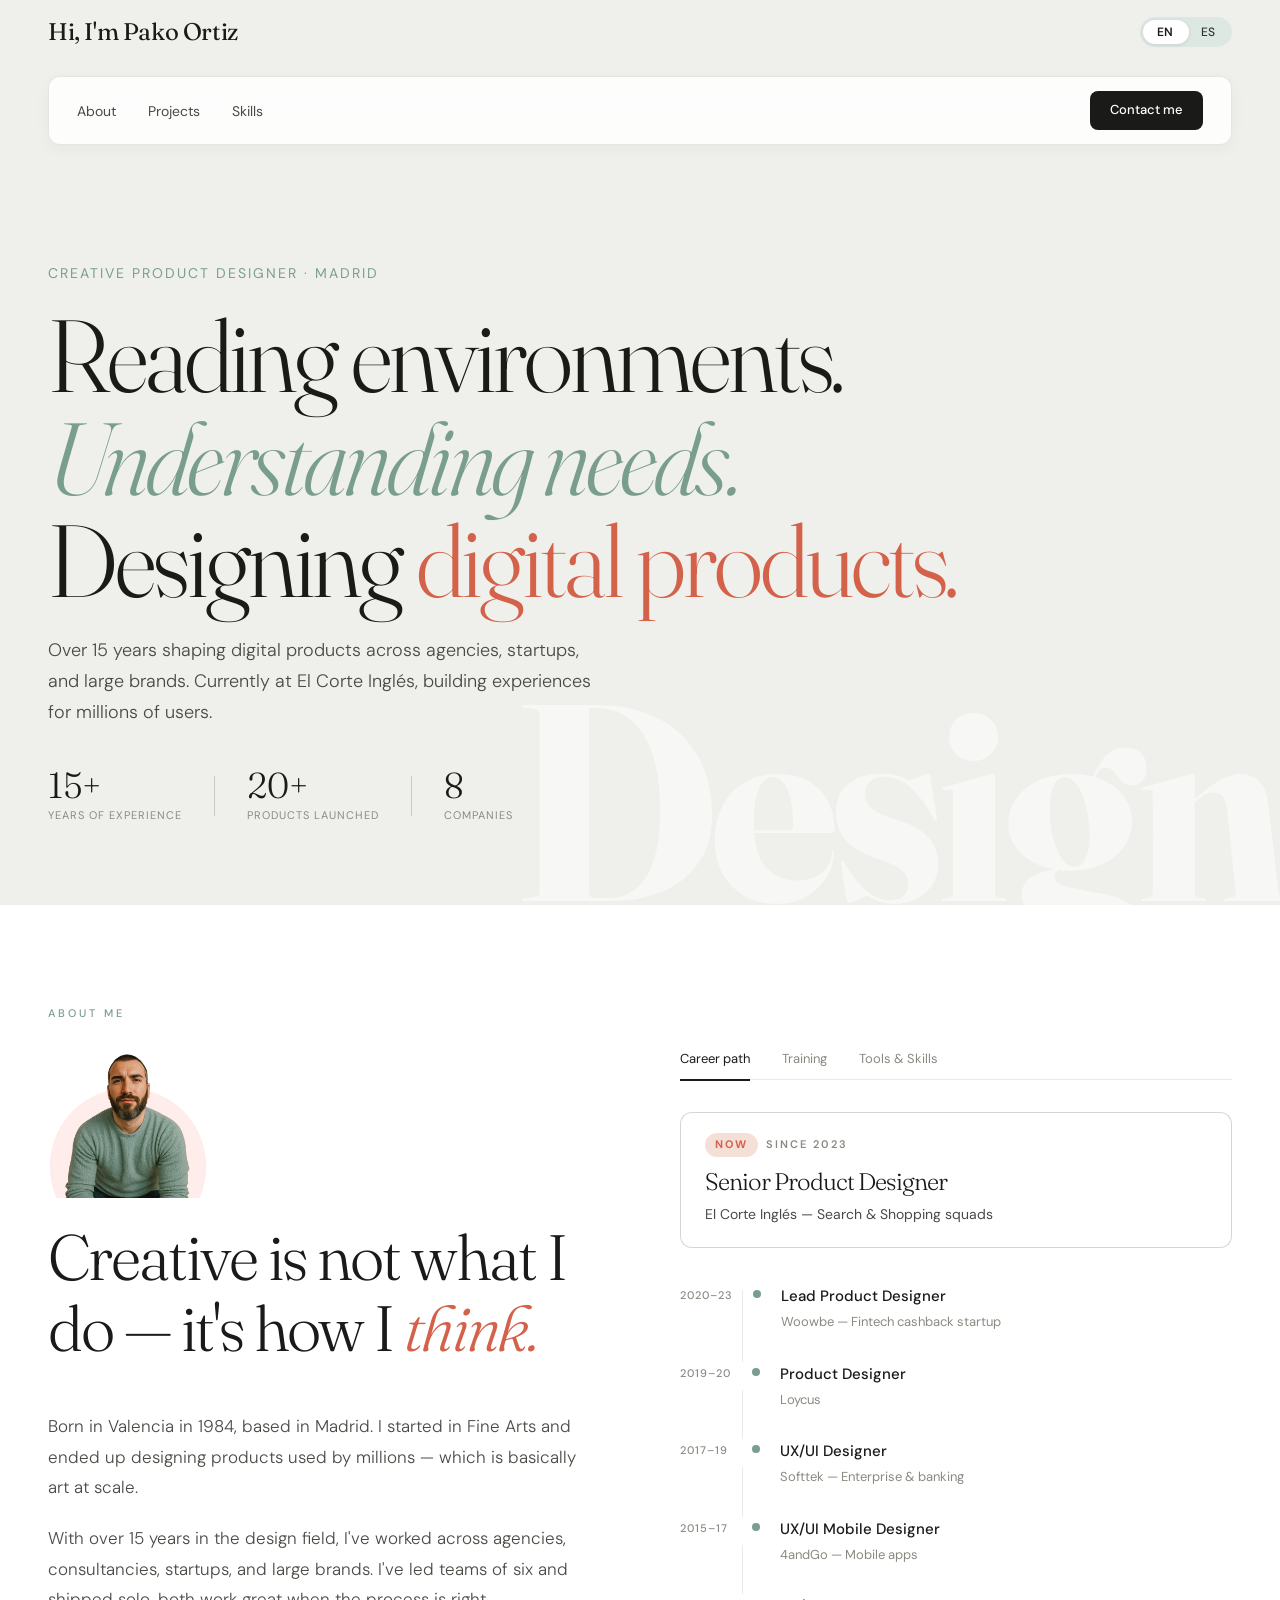
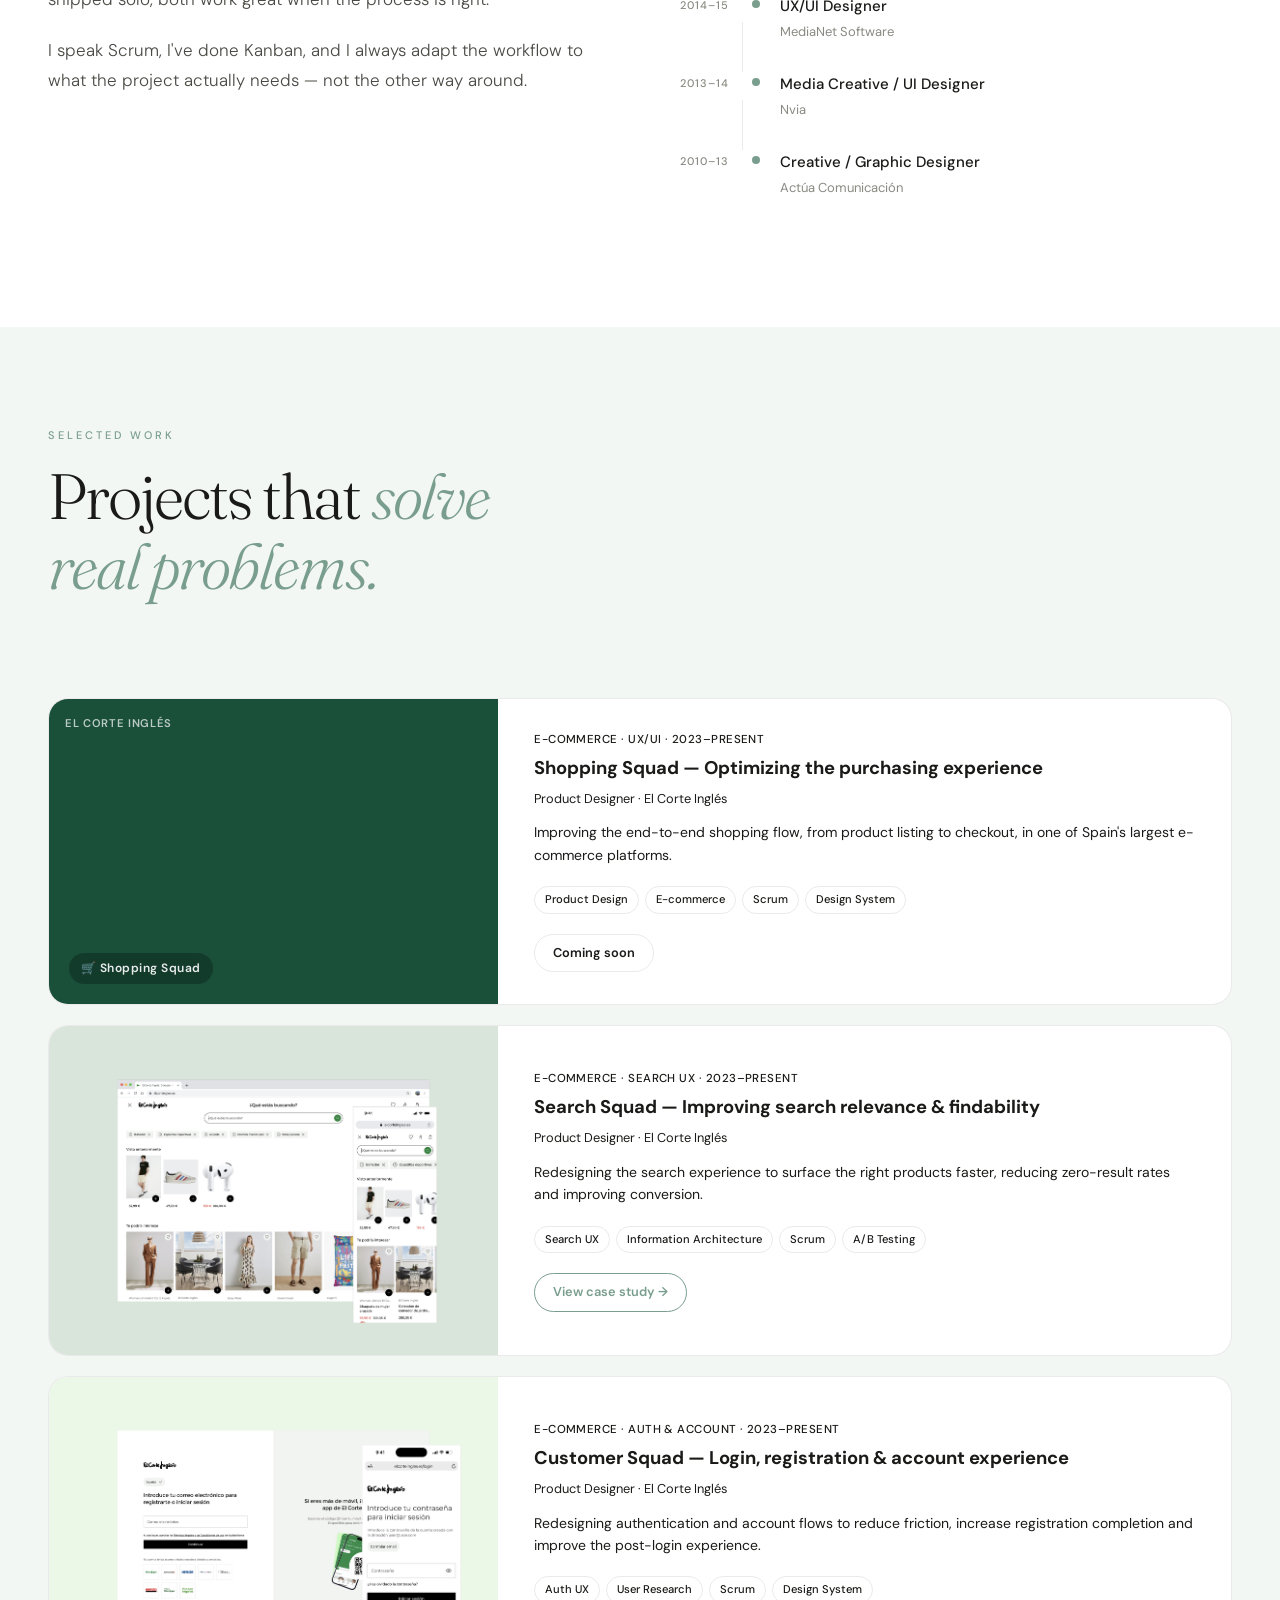
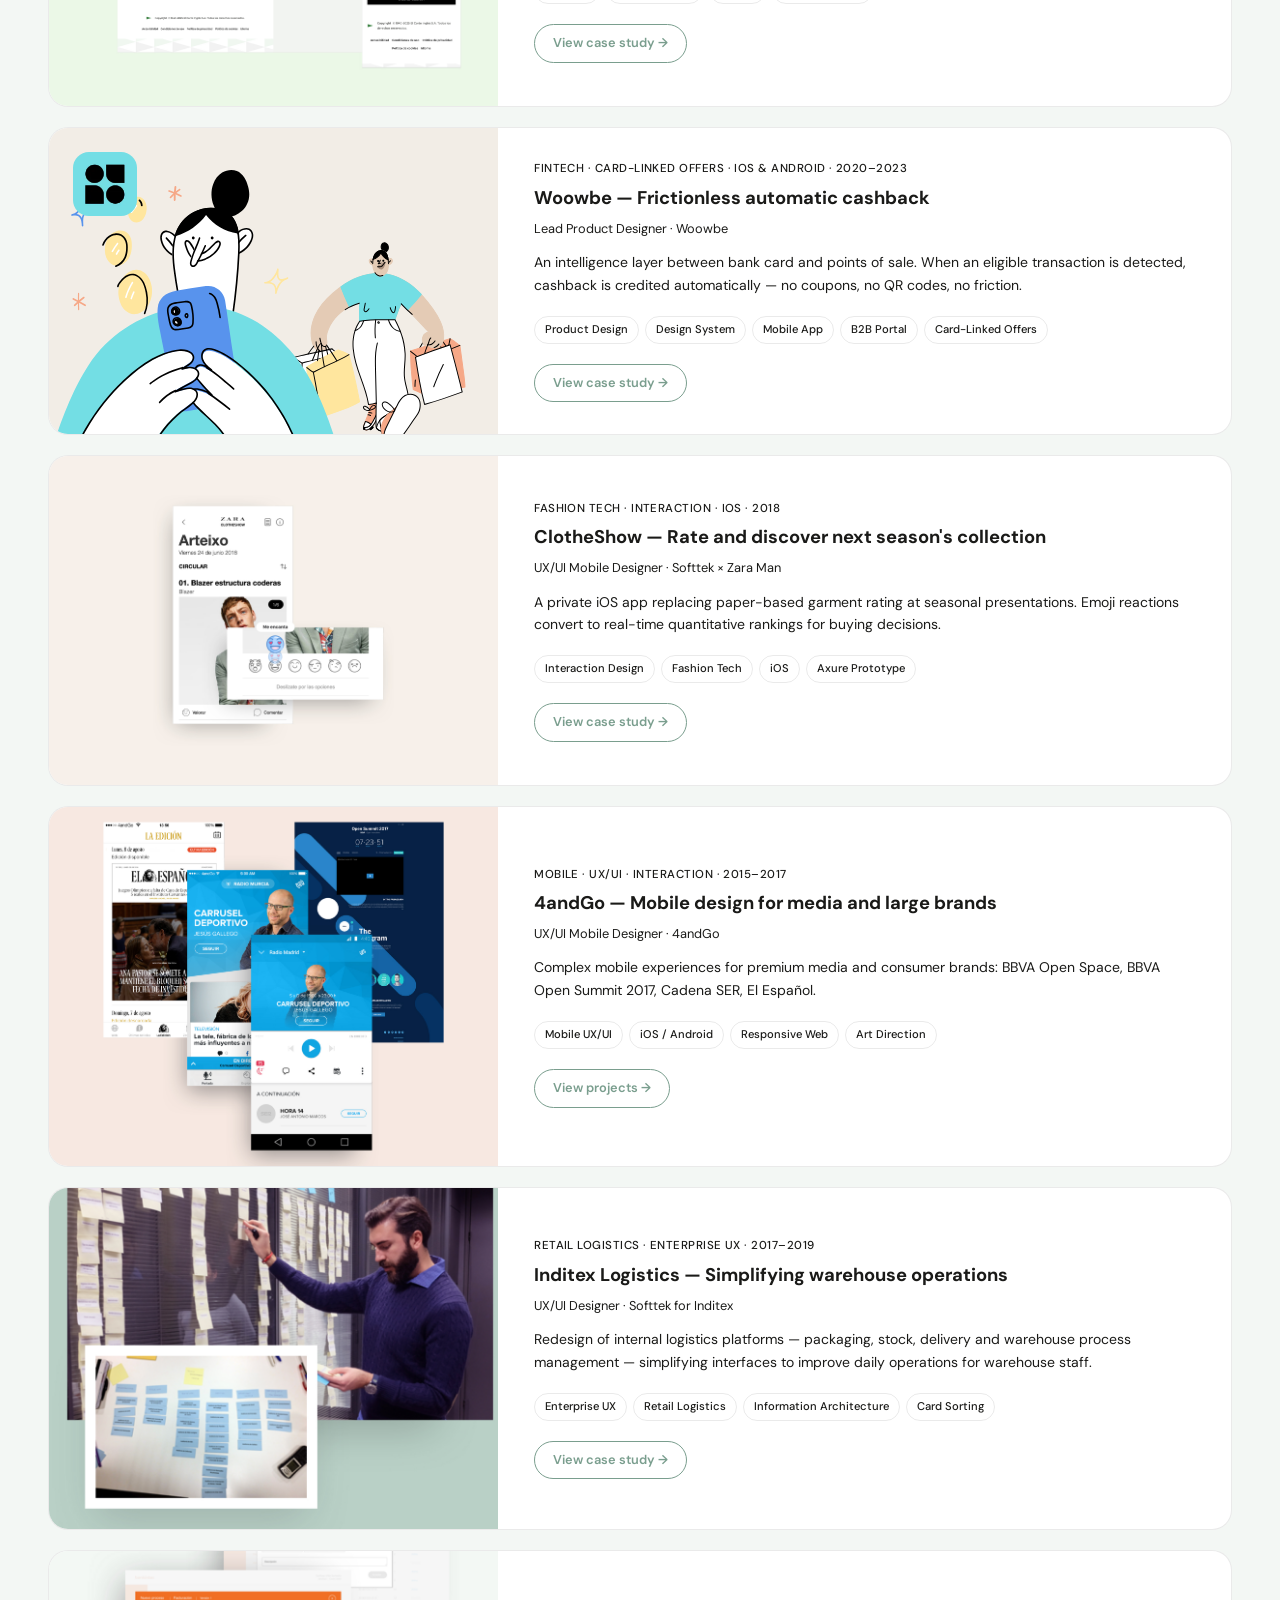
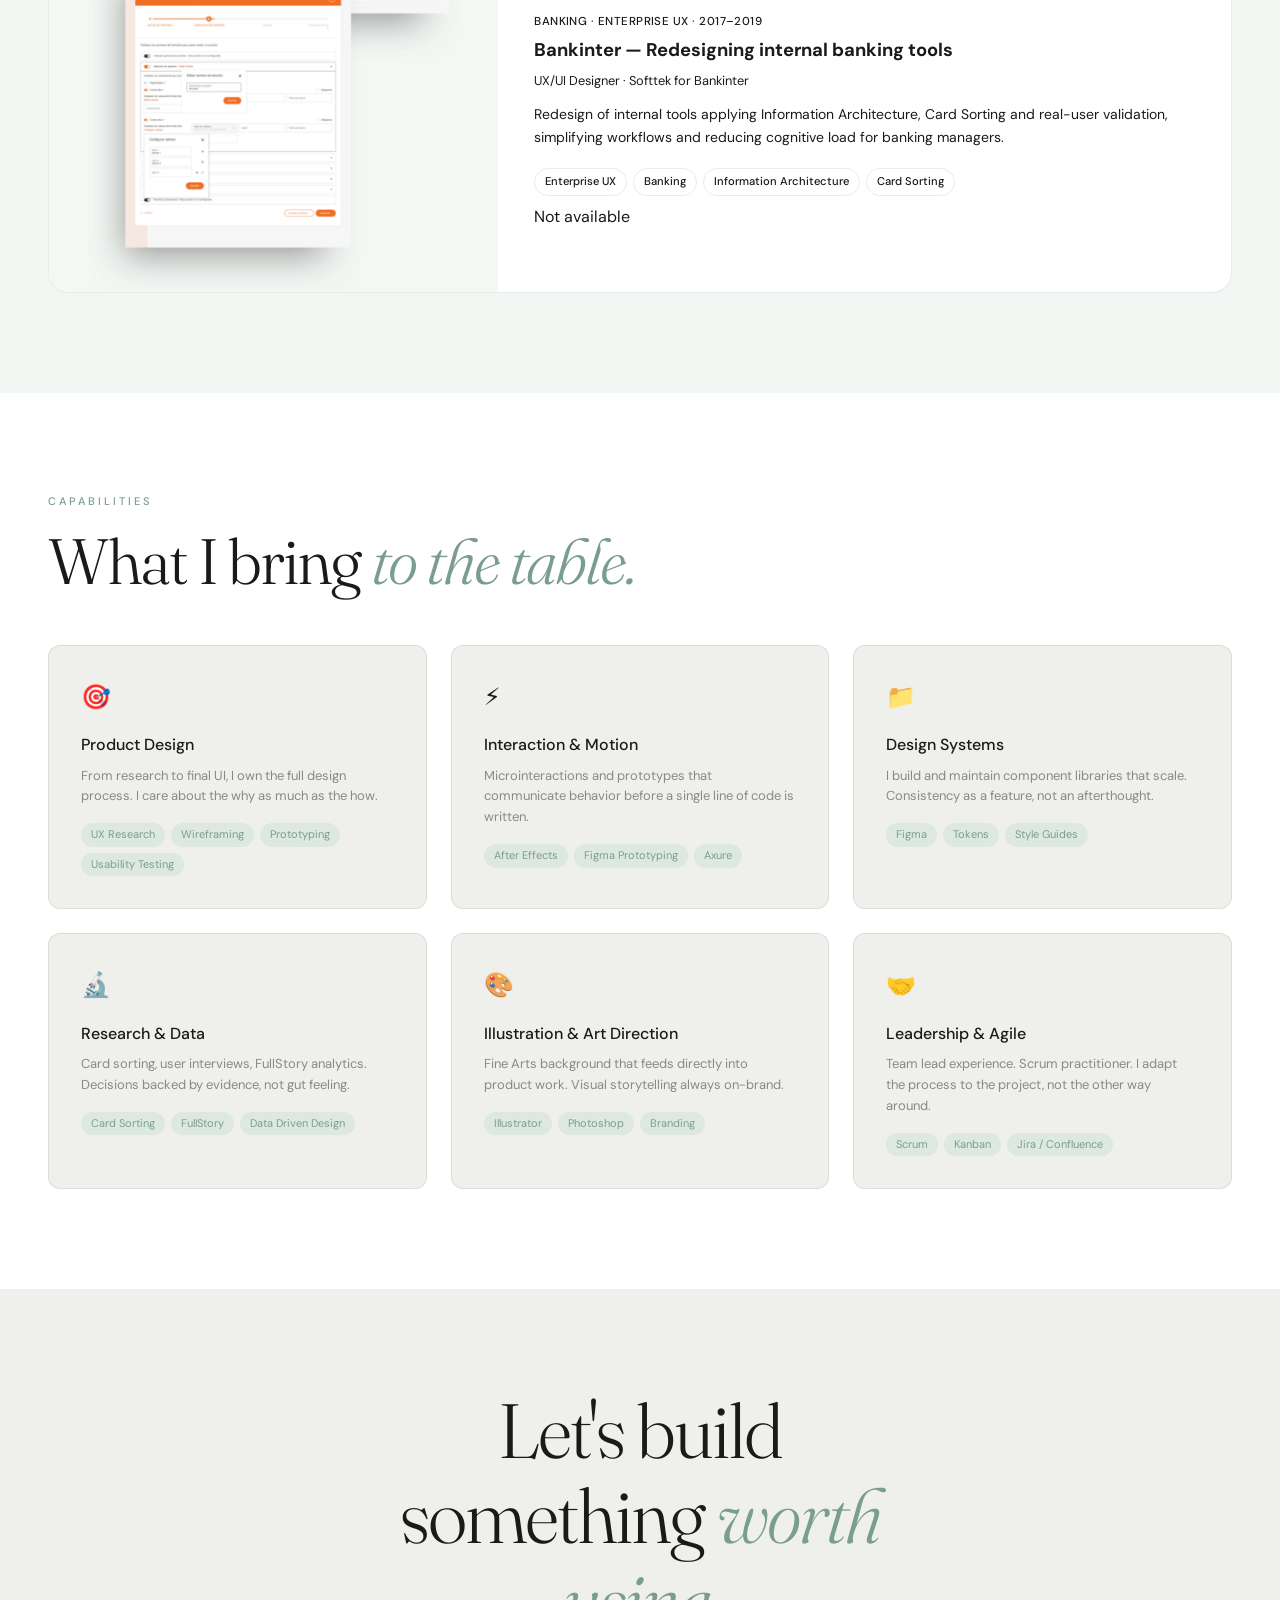
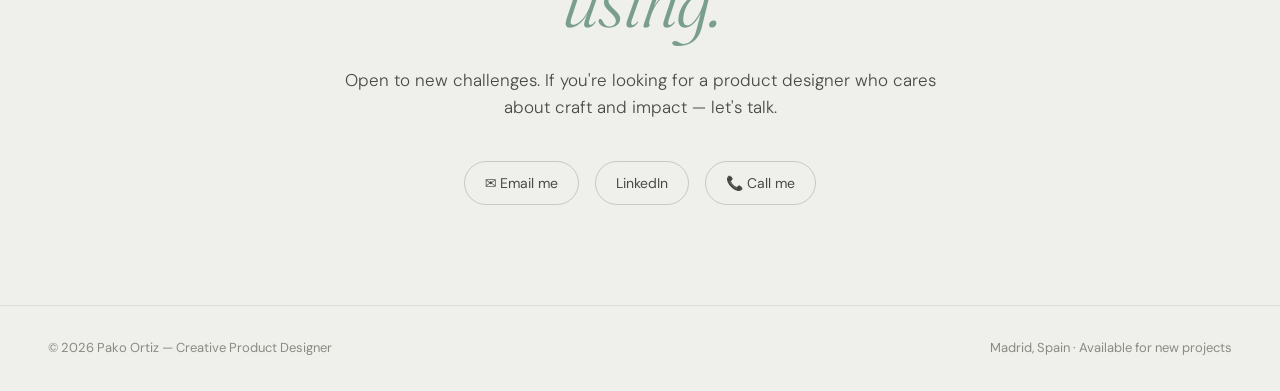
==== commit cc0ab159: "Add files via upload" ====
--- a/index.html
+++ b/index.html
@@ -262,7 +262,7 @@
     </div>
   </div>
   <!-- INDITEX LOGISTICS -->
-  <div class="ph-card reveal ph-card--disabled">
+  <div class="ph-card reveal ph-card--linked" onclick="openCaseStudy('Inditex-Logistics.html')" style="cursor:pointer">
     <div class="ph-visual" style="background:#8FBFB0;overflow:hidden;padding:0;">
       <img src="assets/img_06.jpg" alt="Inditex Logistics" style="width:100%;height:100%;object-fit:cover;display:block;">
     </div>
@@ -272,7 +272,7 @@
       <p class="ph-company" data-i18n data-en="UX/UI Designer · Softtek for Inditex" data-es="UX/UI Designer · Softtek para Inditex">UX/UI Designer · Softtek para Inditex</p>
       <p class="ph-desc" data-i18n data-en="Redesign of internal logistics platforms — packaging, stock, delivery and warehouse process management — simplifying interfaces to improve daily operations for warehouse staff." data-es="Rediseño de plataformas internas de logística — empaquetado, stock, repartos y gestión de procesos de almacén — simplificando interfaces para mejorar las operaciones diarias del personal.">Redesign of internal logistics platforms — packaging, stock, delivery and warehouse process management — simplifying interfaces to improve daily operations for warehouse staff.</p>
       <div class="ph-tags-row"><span class="ph-tag-chip">Enterprise UX</span><span class="ph-tag-chip">Retail Logistics</span><span class="ph-tag-chip">Information Architecture</span><span class="ph-tag-chip">Card Sorting</span></div>
-      <span class="ph-coming-soon-btn" data-i18n data-en="Coming soon" data-es="Próximamente">Coming soon</span>
+      <a class="ph-cs-btn" onclick="event.stopPropagation(); openCaseStudy('Inditex-Logistics.html'); return false;" href="#" data-i18n data-en="View case study →" data-es="Ver case study →">Ver case study →</a>
     </div>
   </div>
   <!-- BANKINTER -->
@@ -286,7 +286,7 @@
       <p class="ph-company" data-i18n data-en="UX/UI Designer · Softtek for Bankinter" data-es="UX/UI Designer · Softtek para Bankinter">UX/UI Designer · Softtek para Bankinter</p>
       <p class="ph-desc" data-i18n data-en="Redesign of internal tools applying Information Architecture, Card Sorting and real-user validation, simplifying workflows and reducing cognitive load for banking managers." data-es="Rediseño de herramientas internas aplicando Arquitectura de Información, Card Sorting y validación con usuarios reales, simplificando flujos y reduciendo la carga cognitiva para los gestores bancarios.">Redesign of internal tools applying Information Architecture, Card Sorting and real-user validation, simplifying workflows and reducing cognitive load for banking managers.</p>
       <div class="ph-tags-row"><span class="ph-tag-chip">Enterprise UX</span><span class="ph-tag-chip">Banking</span><span class="ph-tag-chip">Information Architecture</span><span class="ph-tag-chip">Card Sorting</span></div>
-      <span class="ph-coming-soon-btn" data-i18n data-en="Coming soon" data-es="Próximamente">Coming soon</span>
+      <span class="ph-not-available-btn" data-i18n data-en="Not available" data-es="No disponible">Not available</span>
     </div>
   </div>
 
